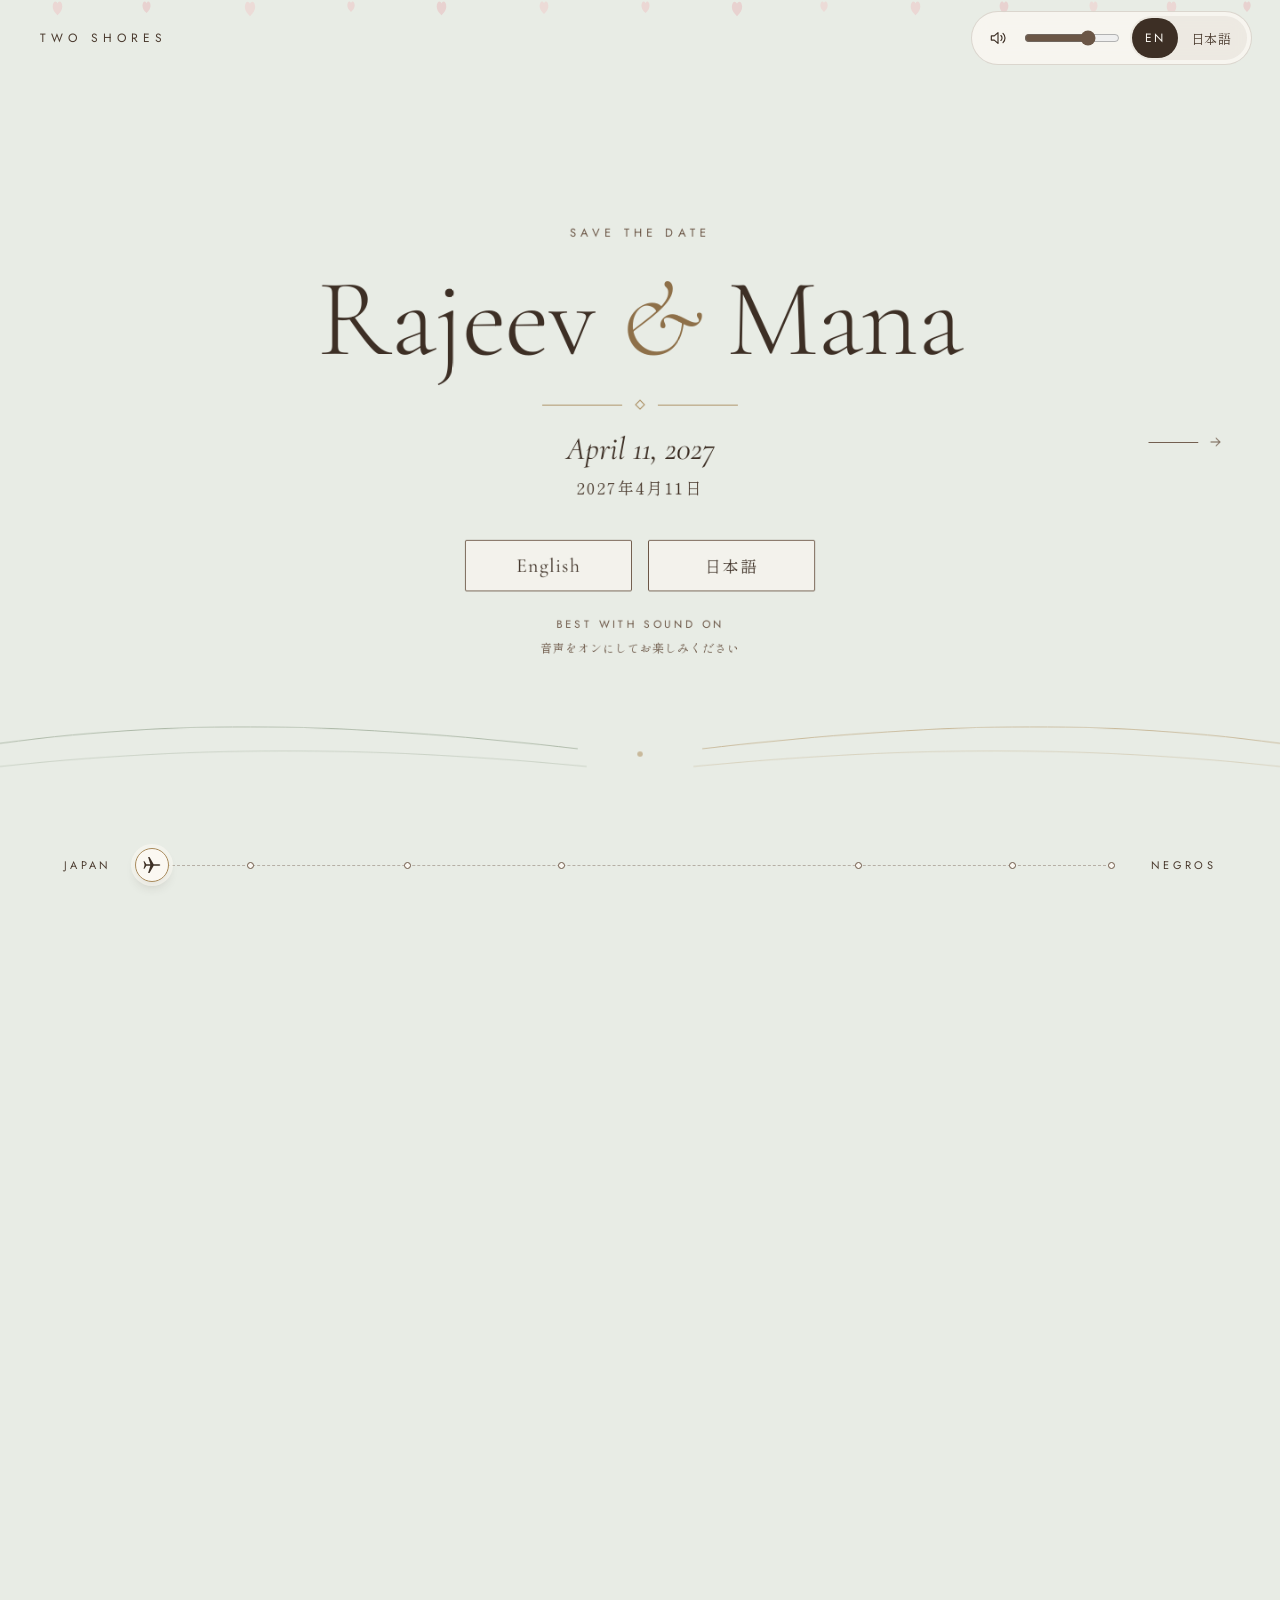
==== index.html @ 22c1dc80 "Add files via upload" ====
<!doctype html>
<html lang="en">
<head>
<meta charset="utf-8">
<meta name="viewport" content="width=device-width, initial-scale=1, viewport-fit=cover">
<title>Rajeev &amp; Mana · Save the date</title>
<meta name="description" content="Save the date · Rajeev &amp; Mana · Sunday, April 11, 2027 · Dumaguete, Philippines">
<meta name="theme-color" content="#E8ECE5">
<meta property="og:type" content="website">
<meta property="og:title" content="Rajeev &amp; Mana · Save the date">
<meta property="og:description" content="Sunday, April 11, 2027 · Dumaguete, Philippines">
<meta property="og:image" content="assets/og.jpg">
<meta name="twitter:card" content="summary_large_image">
<link rel="icon" href="favicon.svg" type="image/svg+xml">
<link rel="preconnect" href="https://fonts.googleapis.com">
<link rel="preconnect" href="https://fonts.gstatic.com" crossorigin>
<link href="https://fonts.googleapis.com/css2?family=Cormorant+Garamond:ital,wght@0,300;0,400;0,500;1,300;1,400&amp;family=Jost:wght@300;400&amp;family=Shippori+Mincho:wght@400;500&amp;display=swap" rel="stylesheet">
<link rel="stylesheet" href="style.css">
</head>
<body data-lang="en">
<div class="bg" id="bg"></div>
<div class="petals" id="petals" aria-hidden="true">
<div class="petal" style="left:4%;animation-duration:22s;animation-delay:-2s"><div class="sw" style="animation-duration:4.4s"><svg class="sak" width="13" height="16" viewBox="0 0 20 24"><path d="M10 23C3 17 1 10 4 4C6 1 8.5 2 10 5C11.5 2 14 1 16 4C19 10 17 17 10 23Z" fill="#EBD2D0"/></svg><span class="disc"></span></div></div>
<div class="petal" style="left:11%;animation-duration:26s;animation-delay:-14s"><div class="sw" style="animation-duration:5.1s"><svg class="sak" width="11" height="14" viewBox="0 0 20 24"><path d="M10 23C3 17 1 10 4 4C6 1 8.5 2 10 5C11.5 2 14 1 16 4C19 10 17 17 10 23Z" fill="#E8CCCB"/></svg><span class="disc"></span></div></div>
<div class="petal" style="left:19%;animation-duration:20s;animation-delay:-7s"><div class="sw" style="animation-duration:3.8s"><svg class="sak" width="14" height="17" viewBox="0 0 20 24"><path d="M10 23C3 17 1 10 4 4C6 1 8.5 2 10 5C11.5 2 14 1 16 4C19 10 17 17 10 23Z" fill="#EDD7D4"/></svg><span class="disc"></span></div></div>
<div class="petal" style="left:27%;animation-duration:28s;animation-delay:-20s"><div class="sw" style="animation-duration:4.8s"><svg class="sak" width="10" height="13" viewBox="0 0 20 24"><path d="M10 23C3 17 1 10 4 4C6 1 8.5 2 10 5C11.5 2 14 1 16 4C19 10 17 17 10 23Z" fill="#EBD2D0"/></svg><span class="disc"></span></div></div>
<div class="petal" style="left:34%;animation-duration:23s;animation-delay:-11s"><div class="sw" style="animation-duration:4.1s"><svg class="sak" width="13" height="16" viewBox="0 0 20 24"><path d="M10 23C3 17 1 10 4 4C6 1 8.5 2 10 5C11.5 2 14 1 16 4C19 10 17 17 10 23Z" fill="#E8CCCB"/></svg><span class="disc"></span></div></div>
<div class="petal" style="left:42%;animation-duration:25s;animation-delay:-4s"><div class="sw" style="animation-duration:5.4s"><svg class="sak" width="12" height="15" viewBox="0 0 20 24"><path d="M10 23C3 17 1 10 4 4C6 1 8.5 2 10 5C11.5 2 14 1 16 4C19 10 17 17 10 23Z" fill="#EDD7D4"/></svg><span class="disc"></span></div></div>
<div class="petal" style="left:50%;animation-duration:21s;animation-delay:-16s"><div class="sw" style="animation-duration:3.6s"><svg class="sak" width="11" height="14" viewBox="0 0 20 24"><path d="M10 23C3 17 1 10 4 4C6 1 8.5 2 10 5C11.5 2 14 1 16 4C19 10 17 17 10 23Z" fill="#EBD2D0"/></svg><span class="disc"></span></div></div>
<div class="petal" style="left:57%;animation-duration:27s;animation-delay:-9s"><div class="sw" style="animation-duration:4.6s"><svg class="sak" width="14" height="17" viewBox="0 0 20 24"><path d="M10 23C3 17 1 10 4 4C6 1 8.5 2 10 5C11.5 2 14 1 16 4C19 10 17 17 10 23Z" fill="#E8CCCB"/></svg><span class="disc"></span></div></div>
<div class="petal" style="left:64%;animation-duration:24s;animation-delay:-22s"><div class="sw" style="animation-duration:5s"><svg class="sak" width="10" height="13" viewBox="0 0 20 24"><path d="M10 23C3 17 1 10 4 4C6 1 8.5 2 10 5C11.5 2 14 1 16 4C19 10 17 17 10 23Z" fill="#EDD7D4"/></svg><span class="disc"></span></div></div>
<div class="petal" style="left:71%;animation-duration:22s;animation-delay:-5s"><div class="sw" style="animation-duration:4.2s"><svg class="sak" width="13" height="16" viewBox="0 0 20 24"><path d="M10 23C3 17 1 10 4 4C6 1 8.5 2 10 5C11.5 2 14 1 16 4C19 10 17 17 10 23Z" fill="#EBD2D0"/></svg><span class="disc"></span></div></div>
<div class="petal" style="left:78%;animation-duration:29s;animation-delay:-13s"><div class="sw" style="animation-duration:3.9s"><svg class="sak" width="12" height="15" viewBox="0 0 20 24"><path d="M10 23C3 17 1 10 4 4C6 1 8.5 2 10 5C11.5 2 14 1 16 4C19 10 17 17 10 23Z" fill="#E8CCCB"/></svg><span class="disc"></span></div></div>
<div class="petal" style="left:85%;animation-duration:23s;animation-delay:-18s"><div class="sw" style="animation-duration:5.2s"><svg class="sak" width="11" height="14" viewBox="0 0 20 24"><path d="M10 23C3 17 1 10 4 4C6 1 8.5 2 10 5C11.5 2 14 1 16 4C19 10 17 17 10 23Z" fill="#EDD7D4"/></svg><span class="disc"></span></div></div>
<div class="petal" style="left:91%;animation-duration:26s;animation-delay:-1s"><div class="sw" style="animation-duration:4.5s"><svg class="sak" width="13" height="16" viewBox="0 0 20 24"><path d="M10 23C3 17 1 10 4 4C6 1 8.5 2 10 5C11.5 2 14 1 16 4C19 10 17 17 10 23Z" fill="#EBD2D0"/></svg><span class="disc"></span></div></div>
<div class="petal" style="left:97%;animation-duration:21s;animation-delay:-10s"><div class="sw" style="animation-duration:4s"><svg class="sak" width="10" height="13" viewBox="0 0 20 24"><path d="M10 23C3 17 1 10 4 4C6 1 8.5 2 10 5C11.5 2 14 1 16 4C19 10 17 17 10 23Z" fill="#E8CCCB"/></svg><span class="disc"></span></div></div>
</div>
<audio id="music" src="assets/music.mp3" preload="auto" loop playsinline></audio>
<textarea id="copybuf" aria-hidden="true" tabindex="-1" style="position:fixed;left:-9999px;top:0;width:1px;height:1px;opacity:0"></textarea>

<header class="top">
<p class="brand">Two Shores</p>
<div class="ctlbar">
<button class="icbtn" id="mute" type="button" aria-label="Mute music" aria-pressed="false">
<svg class="ic-on" aria-hidden="true" width="20" height="20" viewBox="0 0 24 24" fill="none" stroke="currentColor" stroke-width="1.4" stroke-linejoin="round" stroke-linecap="round"><path d="M4 9.5h3.5L12 5.5v13l-4.5-4H4z"/><path d="M15.5 9a4 4 0 0 1 0 6M18 6.5a7.5 7.5 0 0 1 0 11"/></svg>
<svg class="ic-off" aria-hidden="true" width="20" height="20" viewBox="0 0 24 24" fill="none" stroke="currentColor" stroke-width="1.4" stroke-linejoin="round" stroke-linecap="round"><path d="M4 9.5h3.5L12 5.5v13l-4.5-4H4z"/><path d="M16 9.5l5 5M21 9.5l-5 5"/></svg>
</button>
<input class="vol" id="vol" type="range" min="0" max="100" step="1" value="70" aria-label="Music volume">
<div class="seg" role="group" aria-label="Language">
<button type="button" data-setlang="en" aria-pressed="true">EN</button>
<button type="button" data-setlang="ja" lang="ja" aria-pressed="false">日本語</button>
</div>
</div>
</header>

<main>
<!-- ================= DESKTOP: horizontal journey ================= -->
<div class="desk" id="desk">
<div class="desk-spacer" id="deskSpacer">
<div class="desk-view">
<div class="stage" id="stage">
<div class="track" id="track" style="width:12540px">

<section class="panel" aria-label="Save the date" style="width:1440px">
<svg aria-hidden="true" width="1440" height="220" viewBox="0 0 1440 220" class="abs" style="left:0;bottom:70px;opacity:.55"><path d="M0 170C220 140 420 150 650 176" fill="none" stroke="#7E9077"/><path d="M0 196C260 168 470 178 660 196" fill="none" stroke="#7E9077" opacity=".5"/><path d="M790 176C1020 150 1220 140 1440 170" fill="none" stroke="#B0915F"/><path d="M780 196C970 178 1180 168 1440 196" fill="none" stroke="#B0915F" opacity=".5"/><circle cx="720" cy="182" r="3" fill="#B0915F"/></svg>
<div data-rv="1" class="abs" style="left:0;right:0;top:196px;display:flex;flex-direction:column;align-items:center;text-align:center">
<p class="sans" style="font-size:13px;letter-spacing:.4em;text-transform:uppercase;color:#6B5646">Save the date</p>
<h1 style="margin-top:26px;font-weight:300;font-size:124px;line-height:1;letter-spacing:-.01em">Rajeev <span style="font-style:italic;color:#8E7049">&amp;</span> Mana</h1>
<div aria-hidden="true" style="display:flex;align-items:center;gap:16px;margin-top:30px"><span style="width:90px;height:1px;background:#A88A5B"></span><span style="width:8px;height:8px;transform:rotate(45deg);border:1px solid #A88A5B"></span><span style="width:90px;height:1px;background:#A88A5B"></span></div>
<p style="margin-top:26px;font-style:italic;font-size:36px;line-height:1.1">April 11, 2027</p>
<p lang="ja" style="margin-top:10px;font-size:18px;letter-spacing:.14em;color:#4A3A2E">2027年4月11日</p>
<div style="display:flex;gap:18px;margin-top:46px">
<button class="gbtn" type="button" data-choose="en">English</button>
<button class="gbtn" type="button" lang="ja" data-choose="ja">日本語</button>
</div>
<p class="sans" style="margin-top:28px;font-size:12px;letter-spacing:.28em;text-transform:uppercase;color:#6B5646">Best with sound on</p>
<p lang="ja" style="margin-top:8px;font-size:13px;letter-spacing:.08em;color:#6B5646">音声をオンにしてお楽しみください</p>
</div>
<div class="hint-wrap abs" aria-hidden="true" style="right:64px;top:432px;align-items:center;gap:10px;color:#6B5646"><span style="width:56px;height:1px;background:#6B5646"></span><svg class="hint" width="18" height="18" viewBox="0 0 24 24" fill="none" stroke="currentColor" stroke-width="1.4"><path d="M5 12h14M13 6l6 6-6 6"/></svg></div>
</section>

<section class="panel" aria-label="Japan" style="width:2300px">
<div data-rv="1" class="abs" style="left:140px;top:236px;width:500px">
<p class="eyebrow"><span class="en">Japan</span><span class="ja" lang="ja">日本</span></p>
<h2 class="h-italic" style="font-size:66px"><span class="en" style="display:block">It began on one shore…</span><span class="ja h-ja" lang="ja" style="font-size:36px">物語は、ひとつの岸から始まりました</span></h2>
<p class="body-copy" style="margin-top:30px;width:440px;font-size:22px"><span class="en">Ramen nights, mountain villages, Fuji in the cold. Our first chapters were written in Japan.</span><span class="ja body-ja" lang="ja" style="font-size:17px">ラーメンの夜、山あいの村、冬の富士山。ふたりの最初の章は日本で綴られました。</span></p>
</div>
<figure class="ph abs" data-d="1" data-rv="1" style="left:700px;top:150px;width:320px"><div class="par"><div class="frame"><div class="ib" style="aspect-ratio:3/4"><img data-src="assets/15-hakone-fuji.jpg" alt="Rajeev and Mana in winter coats with snow-capped Fuji behind, Hakone"></div></div></div><figcaption class="cap">Hakone · Fuji</figcaption></figure>
<figure class="ph abs" data-d="3" data-rv="2" style="left:1070px;top:320px;width:290px"><div class="par"><div class="frame"><div class="ib" style="aspect-ratio:3/4"><img data-src="assets/02-ramen-shop.jpg" alt="Raising glasses over bowls of ramen"></div></div></div><figcaption class="cap">A ramen night</figcaption></figure>
<figure class="ph abs" data-d="2" data-rv="1" style="left:1410px;top:112px;width:290px"><div class="par"><div class="frame"><div class="ib" style="aspect-ratio:9/16"><img data-src="assets/01-village-thatched-roofs.jpg" alt="Sitting on a fence above a village of thatched roofs"></div></div></div><figcaption class="cap">A mountain village</figcaption></figure>
<figure class="ph abs" data-d="1" data-rv="2" style="left:1760px;top:112px;width:340px"><div class="par"><div class="frame"><div class="ib" style="aspect-ratio:3/2"><img data-src="assets/07-skytree-cloud.jpg" alt="Sitting on a cloud seat high above the Tokyo night lights"></div></div></div><figcaption class="cap">Tokyo Skytree</figcaption></figure>
<figure class="ph abs" data-d="3" data-rv="3" style="left:1820px;top:400px;width:260px"><div class="par"><div class="frame"><div class="ib" style="aspect-ratio:3/4"><img data-src="assets/10-ushiku-daibutsu.jpg" alt="Smiling at a table in front of the great standing Buddha at Ushiku"></div></div></div><figcaption class="cap">Ushiku Daibutsu</figcaption></figure>
</section>

<section class="panel" aria-label="The crossing" style="width:2240px">
<svg aria-hidden="true" width="2240" height="150" class="abs" style="left:0;bottom:70px;opacity:.3;-webkit-mask-image:linear-gradient(to bottom,transparent,#000 70%);mask-image:linear-gradient(to bottom,transparent,#000 70%)"><defs><pattern id="sgDesk" width="40" height="20" patternUnits="userSpaceOnUse"><g fill="#E6E9DF" stroke="#6F8468"><circle cx="0" cy="10" r="18"/><circle cx="0" cy="10" r="13"/><circle cx="0" cy="10" r="8"/><circle cx="40" cy="10" r="18"/><circle cx="40" cy="10" r="13"/><circle cx="40" cy="10" r="8"/><circle cx="20" cy="20" r="18"/><circle cx="20" cy="20" r="13"/><circle cx="20" cy="20" r="8"/></g></pattern></defs><rect width="2240" height="150" fill="url(#sgDesk)"/></svg>
<svg aria-hidden="true" width="2240" height="900" class="abs" style="left:0;top:0;pointer-events:none"><path d="M650 176C930 70 1480 60 1800 168" fill="none" stroke="#A88A5B" stroke-width="1.2" stroke-dasharray="2 9" stroke-linecap="round"/></svg>
<div data-rv="1" class="abs" style="left:110px;top:140px;display:flex;align-items:stretch;height:64px;background:#FBF8F2;box-shadow:0 18px 40px -24px rgba(61,47,37,.5)">
<div style="display:flex;align-items:center;gap:14px;padding:0 22px;border-right:1px dashed rgba(107,86,70,.4)"><svg aria-hidden="true" width="20" height="20" viewBox="0 0 24 24" fill="none" stroke="#6B5646" stroke-width="1.3" stroke-linejoin="round"><path d="M22 12c0-.6-.9-1-2-1h-6L9 2.5H7.3L10 11H5.2L3 7.5H1.8L3 11.3v1.4l-1.2 3.8H3L5.2 13H10l-2.7 8.5H9L14 13h6c1.1 0 2-.4 2-1z"/></svg><span class="sans" style="font-size:11px;letter-spacing:.3em;text-transform:uppercase;color:#6B5646">Flight</span><span class="sans" style="font-size:18px;letter-spacing:.14em">RM 0411</span></div>
<div class="sans" style="display:flex;align-items:center;padding:0 24px;font-size:18px;letter-spacing:.2em">TYO <span aria-hidden="true" style="margin:0 12px;color:#A88A5B">→</span><span class="sr">to</span> DGT</div>
</div>
<div data-rv="2" class="abs" style="left:110px;top:262px;width:540px">
<h2 class="h-italic" style="font-size:60px;line-height:1.06"><span class="en" style="display:block">A pilot. A cabin crew. One sky.</span><span class="ja h-ja" lang="ja" style="font-size:34px">パイロットと客室乗務員。同じ空の下で</span></h2>
<p class="body-copy" style="margin-top:30px;width:470px;font-size:21px;line-height:1.6"><span class="en">We met on our first Narita flight together, over drinks with the crew at the hotel. Then we kept running into each other near home, and finally went out.</span><span class="ja body-ja" lang="ja" style="font-size:16px">初めて一緒に乗務した成田便で、ホテルでのクルーとの食事の席で出会いました。その後も家の近くで何度も偶然会い、やがてデートをするようになりました。</span></p>
</div>
<figure class="ph abs" data-d="2" data-rv="1" style="left:740px;top:200px;width:290px"><div class="par"><div class="frame"><div class="ib" style="aspect-ratio:3/4"><img data-src="assets/05-cockpit-selfie-1.jpg" alt="Selfie in the cockpit, Mana in cabin crew uniform behind Rajeev"></div></div></div></figure>
<figure class="ph abs" data-d="1" data-rv="2" style="left:1070px;top:340px;width:270px"><div class="par"><div class="frame"><div class="ib" style="aspect-ratio:3/4"><img data-src="assets/12-cockpit-selfie-2.jpg" alt="Another cockpit selfie, both in uniform"></div></div></div></figure>
<figure class="ph abs" data-d="3" data-rv="1" style="left:1380px;top:190px;width:370px"><div class="par"><div class="frame"><div class="ib" style="aspect-ratio:4/3"><img data-src="assets/08-uniform-selfie.jpg" alt="Selfie in uniform, pilot shirt and red cabin crew jacket"></div></div></div></figure>
<figure class="ph abs" data-d="2" data-rv="2" style="left:1800px;top:150px;width:360px"><div class="par"><div class="frame"><div class="ib" style="aspect-ratio:2/3"><img data-src="assets/20-okinawa-plane.jpg" alt="A plane passing overhead as Mana leans over a railing toward Rajeev, Okinawa"></div></div></div></figure>
</section>

<section class="panel" id="dProp" data-yes="0" aria-label="The proposal" style="width:1440px">
<div class="abs" style="left:150px;top:250px;width:520px">
<h2 class="h-italic" style="font-size:76px;line-height:1.02"><span class="en"><span style="display:block">Okinawa,</span><span style="display:block">May 7, 2026.</span></span><span class="ja h-ja" lang="ja" style="font-size:42px;line-height:1.5;letter-spacing:.06em">2026年5月7日、沖縄。</span></h2>
<div aria-hidden="true" style="display:flex;gap:10px;margin-top:40px"><span class="tick"></span><span class="tick"></span><span class="tick"></span><span class="tick"></span></div>
<p class="yes" aria-live="polite" style="margin-top:54px;font-style:italic;font-size:52px;line-height:1.1;color:#5A4434"><span class="en">She said yes.</span><span class="ja" lang="ja" style="font-style:normal;font-size:32px;letter-spacing:.06em">彼女は「はい」と答えました</span></p>
</div>
<div class="abs" style="left:790px;top:104px;width:460px;height:690px;background:#FBF8F2;box-shadow:0 1px 0 rgba(61,47,37,.05),0 30px 60px -30px rgba(61,47,37,.55)">
<div class="wl"><img data-src="assets/48-proposal-lighthouse-wide.jpg" alt="Rajeev kneels with the ring below a white lighthouse, Okinawa"></div>
<div class="wl"><img data-src="assets/45-proposal-ring-1.jpg" alt="Rajeev opens the ring box as Mana holds out her hand"></div>
<div class="wl"><img data-src="assets/47-proposal-hand-hold.jpg" alt="Rajeev slips the ring onto Mana's finger"></div>
<div class="wl"><img data-src="assets/24-okinawa-lift-lighthouse.jpg" alt="Rajeev lifts Mana, arms raised, the lighthouse behind them"></div>
<span class="edge"></span><span class="edge"></span><span class="edge"></span><span class="edge"></span>
</div>
</section>

<section class="panel" aria-label="Negros" style="width:2240px">
<div class="cz abs" data-rv="1" aria-hidden="true" style="left:150px;top:104px;width:480px">
<div class="cz-crown"></div>
<div class="cz-frame" style="height:560px"><div class="cz-view">
<svg width="100%" height="100%" viewBox="0 0 400 520" preserveAspectRatio="xMidYMax slice"><circle cx="292" cy="150" r="34" fill="#FFF4DC" opacity=".85"/><path d="M0 330C60 296 120 286 180 306C240 326 300 276 400 296L400 520L0 520Z" fill="#B3BFA3"/><path d="M0 380C80 350 160 370 240 360C320 350 360 370 400 360L400 520L0 520Z" fill="#94A486"/><path d="M0 440C100 424 220 446 400 430L400 520L0 520Z" fill="#7A8C6E"/></svg>
<div class="sash sash-l"></div><div class="sash sash-r"></div>
</div></div>
<div class="cz-sill"></div>
<div class="cz-vent"><span class="bal"></span><span class="bal"></span><span class="bal"></span><span class="bal"></span><span class="bal"></span><span class="bal"></span><span class="bal"></span><span class="bal"></span><span class="bal"></span><span class="bal"></span></div>
</div>
<div data-rv="2" class="abs" style="left:720px;top:250px;width:480px">
<p class="eyebrow"><span class="en">Negros</span><span class="ja" lang="ja">ネグロス</span></p>
<h2 class="h-italic" style="font-size:66px"><span class="en" style="display:block">…and it continues on another.</span><span class="ja h-ja" lang="ja" style="font-size:36px">そして、もうひとつの岸へ</span></h2>
<p class="body-copy" style="margin-top:30px;width:440px;font-size:22px"><span class="en">Capiz windows, warm lights and the green hills of Negros. This is where the next chapter starts.</span><span class="ja body-ja" lang="ja" style="font-size:17px">カピス貝の窓、あたたかな灯り、ネグロスの緑の丘。ここから次の章が始まります。</span></p>
</div>
<figure class="ph abs" data-d="2" data-rv="1" style="left:1290px;top:130px;width:320px"><div class="par"><div class="frame"><div class="ib" style="aspect-ratio:3/4"><img data-src="assets/09-mayon-lift.jpg" alt="Mana playfully lifting Rajeev on a lawn with Mayon Volcano behind"></div></div></div><figcaption class="cap">Albay · Mayon</figcaption></figure>
<figure class="ph abs" data-d="3" data-rv="2" style="left:1690px;top:300px;width:430px"><div class="par"><div class="frame"><div class="ib" style="aspect-ratio:4/3"><img data-src="assets/50-the-ruins-selfie.jpg" alt="Selfie by a tiered fountain in front of the arched mansion ruins in Talisay"></div></div></div><figcaption class="cap">Talisay · The Ruins</figcaption></figure>
</section>

<section class="panel" aria-label="The date" style="width:1440px">
<div data-rv="1" class="abs" style="left:130px;top:150px;width:680px;container-type:inline-size">
<p class="eyebrow"><span class="en">Save the date</span><span class="ja">Save the Date</span></p>
<p style="font-weight:300;font-style:italic;font-size:min(22cqi,180px);line-height:.95;white-space:nowrap;letter-spacing:-.01em"><span class="en">April 11</span><span class="ja" style="font-style:normal">4<span lang="ja" style="font-size:.62em;margin:0 .04em">月</span>11<span lang="ja" style="font-size:.62em;margin-left:.04em">日</span></span></p>
<p style="margin-top:6px;font-weight:300;font-size:min(9cqi,64px);line-height:1;letter-spacing:.24em;color:#6B5646"><span class="en">2027</span><span class="ja">2027<span lang="ja" style="font-size:.6em;letter-spacing:0">年</span></span></p>
<p class="sans" style="margin-top:34px;font-size:14px;letter-spacing:.3em;text-transform:uppercase;color:#4A3A2E"><span class="en">Sunday · Dumaguete, Philippines</span><span class="ja" lang="ja" style="font-size:17px;letter-spacing:.12em;text-transform:none">日曜日・フィリピン、ドゥマゲテ</span></p>
<div class="timer" role="timer" aria-label="Countdown to April 11, 2027" style="margin-top:44px;max-width:520px">
<div><div class="cdn" data-cd="d">—</div><div class="cdl"><span class="en">Days</span><span class="ja" lang="ja">日</span></div></div>
<div><div class="cdn" data-cd="h">—</div><div class="cdl"><span class="en">Hours</span><span class="ja" lang="ja">時間</span></div></div>
<div><div class="cdn" data-cd="m">—</div><div class="cdl"><span class="en">Minutes</span><span class="ja" lang="ja">分</span></div></div>
<div><div class="cdn" data-cd="s">—</div><div class="cdl"><span class="en">Seconds</span><span class="ja" lang="ja">秒</span></div></div>
</div>
</div>
<figure class="ph abs" data-d="2" data-rv="2" style="left:880px;top:104px;width:450px"><div class="par"><div class="frame"><div class="ib" style="aspect-ratio:2/3"><img data-src="assets/23-okinawa-faces-macro.jpg" alt="Close-up of Rajeev and Mana, foreheads touching in golden light"></div></div></div></figure>
</section>

<section class="panel" aria-label="Save it" style="width:1440px">
<figure class="ph abs" data-d="2" data-rv="1" style="left:110px;top:190px;width:630px"><div class="par"><div class="frame"><div class="ib" style="aspect-ratio:3/2"><img data-src="assets/33-okinawa-hands-swing.jpg" alt="Holding hands and leaning back at sunset, the lighthouse in the distance"></div></div></div></figure>
<div data-rv="2" class="abs" style="left:830px;top:150px;width:500px">
<h2 class="h-italic" style="font-size:58px;line-height:1.05"><span class="en" style="display:block">Book your flight to Dumaguete.</span><span class="ja h-ja" lang="ja" style="font-size:32px">ドゥマゲテへの航空券をご手配ください</span></h2>
<p class="body-copy" style="margin-top:24px;font-size:21px"><span class="en">Sunday, April 11, 2027 in Dumaguete, Philippines. More details will follow with the invitation.</span><span class="ja body-ja" lang="ja" style="font-size:16px">2027年4月11日（日）、フィリピン・ドゥマゲテにて。詳細は招待状でお知らせします。</span></p>
<div style="display:grid;grid-template-columns:repeat(2,minmax(0,1fr));gap:12px;margin-top:34px">
<a class="cal" data-cal="google" href="#" target="_blank" rel="noopener">Google</a>
<a class="cal" data-cal="outlook" href="#" target="_blank" rel="noopener">Outlook</a>
<a class="cal" data-cal="o365" href="#" target="_blank" rel="noopener">Office 365</a>
<a class="cal" data-cal="yahoo" href="#" target="_blank" rel="noopener">Yahoo</a>
<button class="cal" type="button" data-copy style="grid-column:1/-1"><svg class="ic-copy" aria-hidden="true" width="16" height="16" viewBox="0 0 24 24" fill="none" stroke="currentColor" stroke-width="1.5"><rect x="9" y="9" width="11" height="11" rx="1"/><path d="M5 15V5a1 1 0 0 1 1-1h10"/></svg><svg class="ic-done" aria-hidden="true" width="16" height="16" viewBox="0 0 24 24" fill="none" stroke="currentColor" stroke-width="1.6"><path d="M5 12.5l4.5 4.5L19 7.5"/></svg><span>Copy details</span></button>
</div>
<p class="sans" data-copy-note aria-live="polite" style="margin-top:10px;height:18px;font-size:12px;letter-spacing:.14em;color:#6B5646"></p>
<p style="margin-top:26px;font-style:italic;font-size:44px;line-height:1">Rajeev <span style="color:#8E7049">&amp;</span> Mana</p>
</div>
</section>

</div>
</div>
</div>
</div>
</div>

<!-- ================= PHONE / NARROW: vertical story ================= -->
<div class="mob" id="mob">

<section class="m-gate" data-msec aria-label="Save the date">
<svg aria-hidden="true" width="100%" height="120" viewBox="0 0 390 120" preserveAspectRatio="none" style="position:absolute;left:0;bottom:70px;opacity:.55"><path d="M0 90C60 74 120 78 178 94" fill="none" stroke="#7E9077"/><path d="M212 94C270 78 330 74 390 90" fill="none" stroke="#B0915F"/><circle cx="195" cy="98" r="2.5" fill="#B0915F"/></svg>
<div data-rv="1" style="display:flex;flex-direction:column;align-items:center;width:100%">
<p class="sans" style="font-size:11px;letter-spacing:.38em;text-transform:uppercase;color:#6B5646">Save the date</p>
<h1 style="margin-top:22px;font-weight:300;font-size:clamp(44px,14vw,64px);line-height:1;letter-spacing:-.01em;white-space:nowrap">Rajeev <span style="font-style:italic;color:#8E7049">&amp;</span> Mana</h1>
<div aria-hidden="true" style="display:flex;align-items:center;gap:12px;margin-top:24px"><span style="width:56px;height:1px;background:#A88A5B"></span><span style="width:7px;height:7px;transform:rotate(45deg);border:1px solid #A88A5B"></span><span style="width:56px;height:1px;background:#A88A5B"></span></div>
<p style="margin-top:22px;font-style:italic;font-size:30px;line-height:1.1">April 11, 2027</p>
<p lang="ja" style="margin-top:8px;font-size:16px;letter-spacing:.14em;color:#4A3A2E">2027年4月11日</p>
<div style="display:flex;gap:12px;width:100%;max-width:400px;margin-top:40px">
<button class="gbtn" type="button" data-choose="en">English</button>
<button class="gbtn" type="button" lang="ja" data-choose="ja">日本語</button>
</div>
<p class="sans" style="margin-top:24px;font-size:11px;letter-spacing:.26em;text-transform:uppercase;color:#6B5646">Best with sound on</p>
<p lang="ja" style="margin-top:8px;font-size:12px;letter-spacing:.06em;color:#6B5646">音声をオンにしてお楽しみください</p>
</div>
<div class="hint-wrap" aria-hidden="true" style="position:absolute;left:50%;bottom:96px;margin-left:-10px"><svg class="hint" width="20" height="20" viewBox="0 0 24 24" fill="none" stroke="#6B5646" stroke-width="1.4"><path d="M12 5v14M6 13l6 6 6-6"/></svg></div>
</section>

<section class="m-sec" data-msec aria-label="Japan" style="padding-top:96px;padding-bottom:40px">
<div data-rv="1">
<p class="eyebrow"><span class="en">Japan</span><span class="ja" lang="ja">日本</span></p>
<h2 class="h-italic" style="font-size:46px"><span class="en" style="display:block">It began on one shore…</span><span class="ja h-ja" lang="ja" style="font-size:26px">物語は、ひとつの岸から始まりました</span></h2>
<p class="body-copy" style="margin-top:22px;font-size:19px"><span class="en">Ramen nights, mountain villages, Fuji in the cold. Our first chapters were written in Japan.</span><span class="ja body-ja" lang="ja" style="font-size:15px">ラーメンの夜、山あいの村、冬の富士山。ふたりの最初の章は日本で綴られました。</span></p>
</div>
<div class="m-col">
<figure class="ph" data-rv="1" data-drift style="width:69%"><div class="dr"><div class="frame"><div class="ib" style="aspect-ratio:3/4"><img data-src="assets/15-hakone-fuji.jpg" loading="lazy" alt="Rajeev and Mana in winter coats with snow-capped Fuji behind, Hakone"></div></div><figcaption class="cap">Hakone · Fuji</figcaption></div></figure>
<figure class="ph" data-rv="1" data-drift style="width:60%;align-self:flex-end"><div class="dr"><div class="frame"><div class="ib" style="aspect-ratio:3/4"><img data-src="assets/02-ramen-shop.jpg" loading="lazy" alt="Raising glasses over bowls of ramen"></div></div><figcaption class="cap">A ramen night</figcaption></div></figure>
<figure class="ph" data-rv="1" data-drift style="width:61%;align-self:center"><div class="dr"><div class="frame"><div class="ib" style="aspect-ratio:9/16"><img data-src="assets/01-village-thatched-roofs.jpg" loading="lazy" alt="Sitting on a fence above a village of thatched roofs"></div></div><figcaption class="cap">A mountain village</figcaption></div></figure>
<figure class="ph" data-rv="1" data-drift style="width:58%"><div class="dr"><div class="frame"><div class="ib" style="aspect-ratio:3/4"><img data-src="assets/10-ushiku-daibutsu.jpg" loading="lazy" alt="Smiling at a table in front of the great standing Buddha at Ushiku"></div></div><figcaption class="cap">Ushiku Daibutsu</figcaption></div></figure>
<figure class="ph" data-rv="1" data-drift style="width:100%"><div class="dr"><div class="frame"><div class="ib" style="aspect-ratio:3/2"><img data-src="assets/07-skytree-cloud.jpg" loading="lazy" alt="Sitting on a cloud seat high above the Tokyo night lights"></div></div><figcaption class="cap">Tokyo Skytree</figcaption></div></figure>
</div>
</section>

<section class="m-sec" data-msec aria-label="The crossing" style="padding-bottom:60px">
<div data-rv="1" style="display:flex;align-items:stretch;height:56px;background:#FBF8F2;box-shadow:0 14px 30px -20px rgba(61,47,37,.5)">
<div style="display:flex;align-items:center;gap:10px;padding:0 14px;border-right:1px dashed rgba(107,86,70,.4)"><svg aria-hidden="true" width="18" height="18" viewBox="0 0 24 24" fill="none" stroke="#6B5646" stroke-width="1.3" stroke-linejoin="round"><path d="M22 12c0-.6-.9-1-2-1h-6L9 2.5H7.3L10 11H5.2L3 7.5H1.8L3 11.3v1.4l-1.2 3.8H3L5.2 13H10l-2.7 8.5H9L14 13h6c1.1 0 2-.4 2-1z"/></svg><span class="sans" style="font-size:10px;letter-spacing:.26em;text-transform:uppercase;color:#6B5646">Flight</span><span class="sans" style="font-size:15px;letter-spacing:.12em;white-space:nowrap">RM 0411</span></div>
<div class="sans" style="display:flex;align-items:center;justify-content:center;flex:1 1 auto;font-size:15px;letter-spacing:.16em;white-space:nowrap">TYO <span aria-hidden="true" style="margin:0 8px;color:#A88A5B">→</span><span class="sr">to</span> DGT</div>
</div>
<div data-rv="1" style="margin-top:40px">
<h2 class="h-italic" style="font-size:42px;line-height:1.06"><span class="en" style="display:block">A pilot. A cabin crew. One sky.</span><span class="ja h-ja" lang="ja" style="font-size:25px">パイロットと客室乗務員。同じ空の下で</span></h2>
<p class="body-copy" style="margin-top:22px;font-size:19px;line-height:1.6"><span class="en">We met on our first Narita flight together, over drinks with the crew at the hotel. Then we kept running into each other near home, and finally went out.</span><span class="ja body-ja" lang="ja" style="font-size:15px">初めて一緒に乗務した成田便で、ホテルでのクルーとの食事の席で出会いました。その後も家の近くで何度も偶然会い、やがてデートをするようになりました。</span></p>
</div>
<div style="display:grid;grid-template-columns:repeat(2,minmax(0,1fr));gap:14px;margin-top:40px">
<figure class="ph" data-rv="1" data-drift><div class="dr"><div class="frame"><div class="ib" style="aspect-ratio:3/4"><img data-src="assets/05-cockpit-selfie-1.jpg" loading="lazy" alt="Selfie in the cockpit, Mana in cabin crew uniform behind Rajeev"></div></div></div></figure>
<figure class="ph" data-rv="1" data-drift style="margin-top:52px"><div class="dr"><div class="frame"><div class="ib" style="aspect-ratio:3/4"><img data-src="assets/12-cockpit-selfie-2.jpg" loading="lazy" alt="Another cockpit selfie, both in uniform"></div></div></div></figure>
</div>
<figure class="ph" data-rv="1" data-drift style="margin-top:26px"><div class="dr"><div class="frame"><div class="ib" style="aspect-ratio:4/3"><img data-src="assets/08-uniform-selfie.jpg" loading="lazy" alt="Selfie in uniform, pilot shirt and red cabin crew jacket"></div></div></div></figure>
<figure class="ph" data-rv="1" data-drift style="width:76%;margin:30px 0 0 auto"><div class="dr"><div class="frame"><div class="ib" style="aspect-ratio:2/3"><img data-src="assets/20-okinawa-plane.jpg" loading="lazy" alt="A plane passing overhead as Mana leans over a railing toward Rajeev, Okinawa"></div></div></div></figure>
<svg aria-hidden="true" width="100%" height="70" style="display:block;margin-top:30px;opacity:.3;-webkit-mask-image:linear-gradient(to bottom,transparent,#000 70%);mask-image:linear-gradient(to bottom,transparent,#000 70%)"><defs><pattern id="sgPhone" width="32" height="16" patternUnits="userSpaceOnUse"><g fill="#E6E9DF" stroke="#6F8468"><circle cx="0" cy="8" r="14"/><circle cx="0" cy="8" r="10"/><circle cx="0" cy="8" r="6"/><circle cx="32" cy="8" r="14"/><circle cx="32" cy="8" r="10"/><circle cx="32" cy="8" r="6"/><circle cx="16" cy="16" r="14"/><circle cx="16" cy="16" r="10"/><circle cx="16" cy="16" r="6"/></g></pattern></defs><rect width="100%" height="70" fill="url(#sgPhone)"/></svg>
</section>

<section class="m-prop" id="mProp" data-msec data-yes="0" aria-label="The proposal">
<div class="m-prop-in">
<h2 class="h-italic" style="font-size:40px"><span class="en"><span style="display:block">Okinawa,</span><span style="display:block">May 7, 2026.</span></span><span class="ja h-ja" lang="ja" style="font-size:26px;letter-spacing:.06em">2026年5月7日、沖縄。</span></h2>
<div aria-hidden="true" style="display:flex;gap:8px;margin-top:16px"><span class="tick"></span><span class="tick"></span><span class="tick"></span><span class="tick"></span></div>
<div class="m-frame">
<div class="wl"><img data-src="assets/48-proposal-lighthouse-wide.jpg" alt="Rajeev kneels with the ring below a white lighthouse, Okinawa"></div>
<div class="wl"><img data-src="assets/45-proposal-ring-1.jpg" alt="Rajeev opens the ring box as Mana holds out her hand"></div>
<div class="wl"><img data-src="assets/47-proposal-hand-hold.jpg" alt="Rajeev slips the ring onto Mana's finger"></div>
<div class="wl"><img data-src="assets/24-okinawa-lift-lighthouse.jpg" alt="Rajeev lifts Mana, arms raised, the lighthouse behind them"></div>
<span class="edge"></span><span class="edge"></span><span class="edge"></span><span class="edge"></span>
</div>
<p class="yes" aria-live="polite" style="margin-top:20px;font-style:italic;font-size:34px;line-height:1.1;color:#5A4434"><span class="en">She said yes.</span><span class="ja" lang="ja" style="font-style:normal;font-size:22px;letter-spacing:.06em">彼女は「はい」と答えました</span></p>
</div>
</section>

<section class="m-sec" data-msec aria-label="Negros" style="padding-top:90px">
<div class="cz" data-rv="1" aria-hidden="true" style="width:80%;max-width:320px;margin:0 auto">
<div class="cz-crown"></div>
<div class="cz-frame" style="height:330px"><div class="cz-view">
<svg width="100%" height="100%" viewBox="0 0 400 520" preserveAspectRatio="xMidYMax slice"><circle cx="292" cy="150" r="34" fill="#FFF4DC" opacity=".85"/><path d="M0 330C60 296 120 286 180 306C240 326 300 276 400 296L400 520L0 520Z" fill="#B3BFA3"/><path d="M0 380C80 350 160 370 240 360C320 350 360 370 400 360L400 520L0 520Z" fill="#94A486"/><path d="M0 440C100 424 220 446 400 430L400 520L0 520Z" fill="#7A8C6E"/></svg>
<div class="sash sash-l"></div><div class="sash sash-r"></div>
</div></div>
<div class="cz-sill"></div>
<div class="cz-vent"><span class="bal"></span><span class="bal"></span><span class="bal"></span><span class="bal"></span><span class="bal"></span><span class="bal"></span><span class="bal"></span><span class="bal"></span></div>
</div>
<div data-rv="1" style="margin-top:50px">
<p class="eyebrow"><span class="en">Negros</span><span class="ja" lang="ja">ネグロス</span></p>
<h2 class="h-italic" style="font-size:46px"><span class="en" style="display:block">…and it continues on another.</span><span class="ja h-ja" lang="ja" style="font-size:26px">そして、もうひとつの岸へ</span></h2>
<p class="body-copy" style="margin-top:22px;font-size:19px"><span class="en">Capiz windows, warm lights and the green hills of Negros. This is where the next chapter starts.</span><span class="ja body-ja" lang="ja" style="font-size:15px">カピス貝の窓、あたたかな灯り、ネグロスの緑の丘。ここから次の章が始まります。</span></p>
</div>
<div class="m-col">
<figure class="ph" data-rv="1" data-drift style="width:68%"><div class="dr"><div class="frame"><div class="ib" style="aspect-ratio:3/4"><img data-src="assets/09-mayon-lift.jpg" loading="lazy" alt="Mana playfully lifting Rajeev on a lawn with Mayon Volcano behind"></div></div><figcaption class="cap">Albay · Mayon</figcaption></div></figure>
<figure class="ph" data-rv="1" data-drift style="width:100%"><div class="dr"><div class="frame"><div class="ib" style="aspect-ratio:4/3"><img data-src="assets/50-the-ruins-selfie.jpg" loading="lazy" alt="Selfie by a tiered fountain in front of the arched mansion ruins in Talisay"></div></div><figcaption class="cap">Talisay · The Ruins</figcaption></div></figure>
</div>
</section>

<section class="m-sec" data-msec aria-label="The date" style="padding-top:90px">
<div data-rv="1" style="container-type:inline-size;width:100%">
<p class="eyebrow"><span class="en">Save the date</span><span class="ja">Save the Date</span></p>
<p style="font-weight:300;font-style:italic;font-size:min(25cqi,120px);line-height:.95;white-space:nowrap;letter-spacing:-.01em"><span class="en">April 11</span><span class="ja" style="font-style:normal">4<span lang="ja" style="font-size:.62em;margin:0 .04em">月</span>11<span lang="ja" style="font-size:.62em;margin-left:.04em">日</span></span></p>
<p style="margin-top:6px;font-weight:300;font-size:min(11cqi,48px);line-height:1;letter-spacing:.24em;color:#6B5646"><span class="en">2027</span><span class="ja">2027<span lang="ja" style="font-size:.6em;letter-spacing:0">年</span></span></p>
<p class="sans" style="margin-top:26px;font-size:11px;line-height:1.7;letter-spacing:.22em;text-transform:uppercase;color:#4A3A2E"><span class="en">Sunday · Dumaguete, Philippines</span><span class="ja" lang="ja" style="font-size:15px;letter-spacing:.1em;text-transform:none">日曜日・フィリピン、ドゥマゲテ</span></p>
<div class="timer" role="timer" aria-label="Countdown to April 11, 2027" style="margin-top:30px">
<div><div class="cdn" data-cd="d">—</div><div class="cdl"><span class="en">Days</span><span class="ja" lang="ja">日</span></div></div>
<div><div class="cdn" data-cd="h">—</div><div class="cdl"><span class="en">Hours</span><span class="ja" lang="ja">時間</span></div></div>
<div><div class="cdn" data-cd="m">—</div><div class="cdl"><span class="en">Minutes</span><span class="ja" lang="ja">分</span></div></div>
<div><div class="cdn" data-cd="s">—</div><div class="cdl"><span class="en">Seconds</span><span class="ja" lang="ja">秒</span></div></div>
</div>
</div>
<figure class="ph" data-rv="1" data-drift style="width:82%;margin:40px 0 0 auto"><div class="dr"><div class="frame"><div class="ib" style="aspect-ratio:2/3"><img data-src="assets/23-okinawa-faces-macro.jpg" loading="lazy" alt="Close-up of Rajeev and Mana, foreheads touching in golden light"></div></div></div></figure>
</section>

<section class="m-sec" data-msec aria-label="Save it" style="padding-top:70px;padding-bottom:60px">
<figure class="ph" data-rv="1" data-drift><div class="dr"><div class="frame"><div class="ib" style="aspect-ratio:3/2"><img data-src="assets/33-okinawa-hands-swing.jpg" loading="lazy" alt="Holding hands and leaning back at sunset, the lighthouse in the distance"></div></div></div></figure>
<div data-rv="1" style="margin-top:40px">
<h2 class="h-italic" style="font-size:40px;line-height:1.06"><span class="en" style="display:block">Book your flight to Dumaguete.</span><span class="ja h-ja" lang="ja" style="font-size:24px">ドゥマゲテへの航空券をご手配ください</span></h2>
<p class="body-copy" style="margin-top:20px;font-size:19px"><span class="en">Sunday, April 11, 2027 in Dumaguete, Philippines. More details will follow with the invitation.</span><span class="ja body-ja" lang="ja" style="font-size:15px">2027年4月11日（日）、フィリピン・ドゥマゲテにて。詳細は招待状でお知らせします。</span></p>
<div style="display:grid;grid-template-columns:repeat(2,minmax(0,1fr));gap:10px;margin-top:28px">
<a class="cal" data-cal="google" href="#" target="_blank" rel="noopener">Google</a>
<a class="cal" data-cal="outlook" href="#" target="_blank" rel="noopener">Outlook</a>
<a class="cal" data-cal="o365" href="#" target="_blank" rel="noopener">Office 365</a>
<a class="cal" data-cal="yahoo" href="#" target="_blank" rel="noopener">Yahoo</a>
<button class="cal" type="button" data-copy style="grid-column:1/-1"><svg class="ic-copy" aria-hidden="true" width="16" height="16" viewBox="0 0 24 24" fill="none" stroke="currentColor" stroke-width="1.5"><rect x="9" y="9" width="11" height="11" rx="1"/><path d="M5 15V5a1 1 0 0 1 1-1h10"/></svg><svg class="ic-done" aria-hidden="true" width="16" height="16" viewBox="0 0 24 24" fill="none" stroke="currentColor" stroke-width="1.6"><path d="M5 12.5l4.5 4.5L19 7.5"/></svg><span>Copy details</span></button>
</div>
<p class="sans" data-copy-note aria-live="polite" style="margin-top:8px;height:16px;font-size:11px;letter-spacing:.14em;color:#6B5646"></p>
<p style="margin-top:22px;font-style:italic;font-size:36px;line-height:1">Rajeev <span style="color:#8E7049">&amp;</span> Mana</p>
</div>
</section>

</div>
</main>

<nav class="route" aria-label="Journey">
<span class="route-lbl"><span class="en">Japan</span><span class="ja" lang="ja">日本</span></span>
<div class="route-track">
<div class="route-line"></div>
<div class="route-trail" id="trail"></div>
<div class="dots" id="dots">
<button class="dot" type="button" data-jump="0" aria-label="Save the date"><span></span></button>
<button class="dot" type="button" data-jump="1" aria-label="Japan"><span></span></button>
<button class="dot" type="button" data-jump="2" aria-label="The crossing"><span></span></button>
<button class="dot" type="button" data-jump="3" aria-label="The proposal"><span></span></button>
<button class="dot" type="button" data-jump="4" aria-label="Negros"><span></span></button>
<button class="dot" type="button" data-jump="5" aria-label="The date"><span></span></button>
<button class="dot" type="button" data-jump="6" aria-label="Save it"><span></span></button>
</div>
<div class="plane" id="plane" aria-hidden="true"><svg viewBox="0 0 24 24" fill="currentColor"><path d="M22 12c0-.6-.9-1-2-1h-6L9 2.5H7.3L10 11H5.2L3 7.5H1.8L3 11.3v1.4l-1.2 3.8H3L5.2 13H10l-2.7 8.5H9L14 13h6c1.1 0 2-.4 2-1z"/></svg></div>
</div>
<span class="route-lbl"><span class="en">Negros</span><span class="ja" lang="ja">ネグロス</span></span>
</nav>

<script src="app.js"></script>
</body>
</html>
---- style.css ----
/* Two Shores — Rajeev & Mana save the date */
:root{--ink:#3D2F25;--ink2:#4A3A2E;--muted:#6B5646;--gold:#A88A5B;--amp:#8E7049;--ivory:#FBF8F2;--wood:#4B3527}
*,*::before,*::after{box-sizing:border-box}
html{-webkit-text-size-adjust:100%}
body{margin:0;font-family:'Cormorant Garamond',Georgia,serif;color:var(--ink);background:#E8ECE5;-webkit-font-smoothing:antialiased;text-rendering:optimizeLegibility;overflow-x:hidden}
[lang="ja"]{font-family:'Shippori Mincho','Hiragino Mincho ProN','Yu Mincho',serif}
body[data-lang="en"] .ja{display:none!important}
body[data-lang="ja"] .en{display:none!important}
:focus-visible{outline:2px solid var(--muted);outline-offset:3px}
h1,h2,p,figure{margin:0}
.sr{position:absolute!important;width:1px;height:1px;overflow:hidden;clip:rect(0 0 0 0);white-space:nowrap}
.sans{font-family:'Jost',system-ui,sans-serif}

/* background, petals */
.bg{position:fixed;inset:0;z-index:0;background:#E8ECE5}
.petals{position:fixed;inset:0;z-index:1;pointer-events:none;overflow:hidden}
.petal{position:absolute;top:0;opacity:.8;animation-name:fall;animation-timing-function:linear;animation-iteration-count:infinite}
.sw{position:relative;animation-name:sway;animation-timing-function:ease-in-out;animation-iteration-count:infinite;animation-direction:alternate}
.sak{display:block;opacity:calc(1 - var(--neg,0))}
.disc{position:absolute;left:0;top:1px;width:12px;height:12px;border-radius:50%;background:radial-gradient(circle at 35% 30%,#fff 0%,#F3ECDF 45%,#D8C9AE 100%);box-shadow:0 0 0 1px rgba(255,255,255,.6),0 2px 6px rgba(120,96,60,.25);opacity:calc(var(--neg,0) * .9)}
@keyframes fall{0%{transform:translate3d(0,-40px,0) rotate(0deg)}100%{transform:translate3d(0,calc(100vh + 60px),0) rotate(300deg)}}
@keyframes sway{0%{transform:translateX(-24px)}100%{transform:translateX(24px)}}
main{position:relative;z-index:2}

/* shared type + pieces */
.eyebrow{display:flex;align-items:center;gap:14px;margin:0 0 26px;font-family:'Jost',sans-serif;font-weight:400;font-size:12px;letter-spacing:.36em;text-transform:uppercase;color:var(--muted)}
.eyebrow::before{content:"";width:40px;height:1px;background:var(--gold)}
[data-rv]{opacity:0;transform:translateY(28px);transition:opacity 1.6s ease,transform 2s cubic-bezier(.2,.7,.2,1)}
[data-rv][data-in="1"]{opacity:1;transform:none}
[data-rv="2"]{transition-delay:.3s}
[data-rv="3"]{transition-delay:.6s}
.ph{margin:0}
.par{transition:transform 1.5s cubic-bezier(.2,.7,.2,1);will-change:transform}
[data-d="1"] .par{transform:translate3d(calc(var(--mx,0) * 8px),calc(var(--my,0) * 6px),0)}
[data-d="2"] .par{transform:translate3d(calc(var(--mx,0) * 15px),calc(var(--my,0) * 10px),0)}
[data-d="3"] .par{transform:translate3d(calc(var(--mx,0) * 24px),calc(var(--my,0) * 16px),0)}
.frame{background:var(--ivory);padding:9px;box-shadow:0 1px 0 rgba(61,47,37,.05),0 26px 50px -26px rgba(61,47,37,.5)}
.ib{overflow:hidden;width:100%;background:#E4DED2}
.ib img{display:block;width:100%;height:100%;object-fit:cover;transition:transform 1.8s cubic-bezier(.2,.7,.2,1)}
.ph:hover .ib img{transform:scale(1.04)}
.cap{margin-top:14px;font-family:'Jost',sans-serif;font-weight:400;font-size:11px;letter-spacing:.24em;text-transform:uppercase;color:var(--muted)}
.gbtn{min-width:188px;height:58px;padding:0 30px;border:1px solid var(--muted);border-radius:2px;background:rgba(251,248,242,.55);color:var(--ink);font-family:'Cormorant Garamond',serif;font-size:22px;letter-spacing:.06em;cursor:pointer;transition:background .6s,color .6s}
.gbtn:hover{background:var(--ink);color:var(--ivory)}
.gbtn[lang="ja"]{font-size:18px;letter-spacing:.1em;font-family:'Shippori Mincho',serif}
.hint-wrap{display:none}
body[data-started="1"] .hint-wrap{display:flex}
.hint{animation:hint 2.8s ease-in-out infinite}
@keyframes hint{0%,100%{transform:translateX(0);opacity:.5}50%{transform:translateX(12px);opacity:1}}
.wl{position:absolute;top:10px;left:10px;right:10px;bottom:10px;overflow:hidden;clip-path:inset(0 100% 0 0);-webkit-clip-path:inset(0 100% 0 0)}
.wl img{display:block;width:100%;height:100%;object-fit:cover;transform:scale(1.08);transform-origin:50% 60%}
.edge{position:absolute;top:10px;bottom:10px;left:10px;width:2px;margin-left:-1px;background:#F7ECD8;box-shadow:0 0 18px 5px rgba(247,236,216,.8);opacity:0;transition:opacity .4s;pointer-events:none}
.tick{width:38px;height:2px;background:rgba(107,86,70,.22);transition:background .8s}
.tick[data-on="1"]{background:var(--muted)}
.yes{opacity:0;transform:translateY(16px);transition:opacity 1.6s ease,transform 1.8s cubic-bezier(.2,.7,.2,1)}
[data-yes="1"] .yes{opacity:1;transform:none}
.cz-crown{height:20px;margin:0 -18px;background:var(--wood);border-radius:3px 3px 0 0;box-shadow:inset 0 -3px 0 #3A281D}
.cz-frame{position:relative;background:var(--wood);padding:16px;box-shadow:inset 0 0 0 2px #5E4332,0 30px 60px -30px rgba(61,47,37,.65)}
.cz-view{position:relative;overflow:hidden;width:100%;height:100%;background:radial-gradient(120% 85% at 50% 28%,#FCEBC7 0%,#F2D3A2 48%,#D8B386 100%)}
.cz-view svg{position:absolute;inset:0}
.sash{position:absolute;top:0;bottom:0;width:50%;border:7px solid var(--wood);background-image:linear-gradient(90deg,var(--wood) 6px,transparent 6px),linear-gradient(var(--wood) 6px,transparent 6px),radial-gradient(circle at 38% 30%,rgba(255,253,247,.95) 0%,rgba(246,238,225,.84) 42%,rgba(226,211,188,.74) 100%);background-size:25% 12.5%}
.sash::after{content:"";position:absolute;inset:0;background:linear-gradient(115deg,rgba(255,255,255,0) 20%,rgba(206,226,214,.4) 38%,rgba(240,214,224,.35) 50%,rgba(255,255,255,0) 66%);background-size:300% 100%;animation:pearl 11s ease-in-out infinite alternate;pointer-events:none}
@keyframes pearl{0%{background-position:100% 0}100%{background-position:0 0}}
.sash-l{left:0;z-index:1}
.sash-r{left:50%;z-index:2;transform:translateX(calc(var(--open,0) * -88%));box-shadow:-12px 0 26px -12px rgba(40,26,16,.55)}
.cz-sill{height:22px;margin:0 -26px;background:#5A3F2E;border-radius:2px;box-shadow:inset 0 3px 0 #6E4F3B,0 12px 22px -12px rgba(40,26,16,.5)}
.cz-vent{display:flex;justify-content:space-between;height:84px;padding:8px 24px;border-top:8px solid var(--wood);border-bottom:8px solid var(--wood);margin:0 -6px}
.bal{width:16px;background:#5E4332;border-radius:8px 8px 3px 3px;box-shadow:inset -3px 0 0 rgba(0,0,0,.18)}
.cal{display:flex;align-items:center;justify-content:center;gap:10px;height:56px;padding:0 16px;border:1px solid rgba(61,47,37,.38);border-radius:2px;background:rgba(251,248,242,.55);color:var(--ink);text-decoration:none;font-family:'Jost',sans-serif;font-size:13px;letter-spacing:.16em;text-transform:uppercase;cursor:pointer;transition:background .5s,color .5s}
.cal:hover{background:var(--ink);color:var(--ivory)}
.cal .ic-done{display:none}
.cal[data-copied="1"] .ic-copy{display:none}
.cal[data-copied="1"] .ic-done{display:inline}
.cdn{font-family:'Cormorant Garamond',serif;font-weight:300;font-size:54px;line-height:1;font-variant-numeric:lining-nums tabular-nums}
.cdl{margin-top:10px;font-family:'Jost',sans-serif;font-size:11px;letter-spacing:.24em;text-transform:uppercase;color:var(--muted)}
.cdl[lang="ja"]{font-size:13px;letter-spacing:.1em}
.timer{display:grid;grid-template-columns:repeat(4,minmax(0,1fr));border-top:1px solid rgba(107,86,70,.3);border-bottom:1px solid rgba(107,86,70,.3)}
.timer>div{padding:20px 0 18px 22px;border-left:1px solid rgba(107,86,70,.2)}
.timer>div:first-child{padding-left:0;border-left:0}
.h-italic{font-weight:300;font-style:italic;line-height:1.04}
.h-ja{display:block;font-style:normal;line-height:1.6;letter-spacing:.04em}
.body-copy{color:var(--ink2);line-height:1.55}
.body-ja{line-height:2.1;letter-spacing:.04em}

/* header controls */
.top{position:fixed;left:0;right:0;top:0;z-index:5;height:76px;padding:0 28px 0 40px;display:flex;align-items:center;justify-content:space-between;pointer-events:none}
.brand{font-family:'Jost',sans-serif;font-size:12px;letter-spacing:.42em;text-transform:uppercase;color:var(--ink2);white-space:nowrap}
.ctlbar{display:flex;align-items:center;gap:2px;padding:4px;border-radius:999px;background:rgba(251,248,242,.78);border:1px solid rgba(107,86,70,.2);-webkit-backdrop-filter:blur(10px);backdrop-filter:blur(10px);pointer-events:auto}
.icbtn{width:44px;height:44px;border-radius:50%;border:0;padding:0;background:transparent;color:var(--ink);display:grid;place-items:center;cursor:pointer;transition:background .3s}
.icbtn:hover{background:rgba(107,86,70,.1)}
.icbtn .ic-off{display:none}
body[data-muted="1"] .icbtn .ic-on{display:none}
body[data-muted="1"] .icbtn .ic-off{display:block}
.vol{width:96px;height:44px;margin:0 8px 0 2px;accent-color:var(--muted);cursor:pointer}
.seg{display:flex;padding:2px;border-radius:999px;background:rgba(107,86,70,.08)}
.seg button{height:40px;min-width:44px;padding:0 13px;border:0;border-radius:999px;background:transparent;color:var(--ink2);font-family:'Jost',sans-serif;font-size:12px;letter-spacing:.16em;cursor:pointer;transition:background .4s,color .4s}
.seg button[lang="ja"]{font-size:13px;letter-spacing:.06em;font-family:'Shippori Mincho',serif}
.seg button[aria-pressed="true"]{background:var(--ink);color:var(--ivory)}

/* route line */
.route{position:fixed;left:0;right:0;bottom:0;z-index:5;height:58px;padding:0 20px;display:flex;align-items:center;gap:14px;background:rgba(247,242,233,.84);-webkit-backdrop-filter:blur(10px);backdrop-filter:blur(10px);border-top:1px solid rgba(107,86,70,.14);pointer-events:none}
.route-lbl{font-family:'Jost',sans-serif;font-size:10px;letter-spacing:.26em;text-transform:uppercase;color:var(--ink2);white-space:nowrap}
.route-lbl .ja{font-size:12px;letter-spacing:.08em}
.route-track{position:relative;flex:1 1 auto;height:44px;margin:0 18px}
.route-line{position:absolute;left:0;right:0;top:50%;border-top:1px dashed rgba(107,86,70,.4)}
.route-trail{position:absolute;left:0;top:50%;width:0;height:1px;margin-top:-1px;background:var(--muted)}
.plane{position:absolute;top:50%;left:0;width:30px;height:30px;margin:-15px 0 0 -15px;display:grid;place-items:center;background:var(--ivory);border:1px solid var(--gold);border-radius:50%;box-shadow:0 0 0 3px rgba(251,248,242,.6),0 5px 12px -6px rgba(61,47,37,.45);color:var(--ink);pointer-events:none;z-index:2}
.plane svg{width:18px;height:18px}
.dots{display:none}
.dot{position:absolute;top:50%;width:44px;height:44px;margin:-22px 0 0 -22px;border:0;padding:0;background:transparent;cursor:pointer;display:grid;place-items:center;pointer-events:auto}
.dot span{width:7px;height:7px;border-radius:50%;background:var(--ivory);border:1px solid var(--muted);transition:transform .3s}
.dot:hover span{transform:scale(1.5)}

/* ---------- MODE SWITCH ---------- */
.desk{display:none}
@media (min-width:900px) and (min-height:560px){
  .desk{display:block}
  .mob{display:none}
  .route{height:70px;padding:0 64px;gap:22px;background:transparent;border-top:0;-webkit-backdrop-filter:none;backdrop-filter:none}
  .route-lbl{font-size:11px;letter-spacing:.3em}
  .route-lbl .ja{font-size:13px;letter-spacing:.1em}
  .dots{display:block}
  .plane{width:34px;height:34px;margin:-17px 0 0 -17px;box-shadow:0 0 0 4px rgba(251,248,242,.6),0 6px 14px -6px rgba(61,47,37,.45)}
  .plane svg{width:20px;height:20px}
}

/* ---------- DESKTOP (horizontal journey) ---------- */
.desk-spacer{position:relative}
.desk-view{position:sticky;top:0;height:100vh;overflow:hidden}
.stage{position:absolute;left:50%;top:50%;width:1440px;height:900px;transform:translate(-50%,-50%) scale(var(--s,1))}
.track{position:absolute;top:0;left:0;height:900px;display:flex;will-change:transform}
.panel{position:relative;flex:0 0 auto;height:900px}
.abs{position:absolute}

/* ---------- PHONE / NARROW (vertical story) ---------- */
@media (max-width:899.98px),(max-height:559.98px){
  .top{height:64px;padding:0 8px 0 16px;background:rgba(247,242,233,.82);-webkit-backdrop-filter:blur(10px);backdrop-filter:blur(10px);border-bottom:1px solid rgba(107,86,70,.12)}
  .brand{font-size:10px;letter-spacing:.32em}
  .ctlbar{gap:0;padding:3px}
  .vol{width:64px;margin:0 6px 0 0}
  .seg button{padding:0 9px;font-size:11px;letter-spacing:.14em}
  .seg button[lang="ja"]{font-size:12px;letter-spacing:.04em}
}
@media (max-width:359.98px){.brand{display:none}}
.mob{max-width:560px;margin:0 auto;padding-bottom:70px}
.mob .eyebrow{gap:12px;margin:0 0 20px;font-size:11px;letter-spacing:.34em}
.mob .eyebrow::before{width:32px}
.mob [data-rv]{transform:translateY(26px);transition:opacity 1.5s ease,transform 1.8s cubic-bezier(.2,.7,.2,1)}
.mob [data-rv][data-in="1"]{transform:none}
.mob .frame{padding:7px;box-shadow:0 1px 0 rgba(61,47,37,.05),0 20px 40px -22px rgba(61,47,37,.5)}
.mob .ph:hover .ib img{transform:none}
.mob .cap{margin-top:12px;font-size:10px}
.mob .dr{will-change:transform}
.mob .gbtn{flex:1 1 0;min-width:0;height:56px;padding:0 12px;font-size:21px}
.mob .gbtn[lang="ja"]{font-size:17px}
.mob .wl{top:8px;left:8px;right:8px;bottom:8px}
.mob .edge{top:8px;bottom:8px;left:8px;box-shadow:0 0 14px 4px rgba(247,236,216,.8)}
.mob .tick{width:30px}
.mob .cz-crown{height:14px;margin:0 -12px}
.mob .cz-frame{padding:11px}
.mob .sash{border-width:5px;background-image:linear-gradient(90deg,var(--wood) 4px,transparent 4px),linear-gradient(var(--wood) 4px,transparent 4px),radial-gradient(circle at 38% 30%,rgba(255,253,247,.95) 0%,rgba(246,238,225,.84) 42%,rgba(226,211,188,.74) 100%)}
.mob .cz-sill{height:16px;margin:0 -18px}
.mob .cz-vent{height:58px;padding:6px 16px;border-top-width:6px;border-bottom-width:6px;margin:0 -4px}
.mob .bal{width:12px;border-radius:6px 6px 2px 2px}
.mob .cal{height:52px;padding:0 10px;font-size:12px;letter-spacing:.14em}
.mob .cdn{font-size:38px}
.mob .cdl{margin-top:8px;font-size:9px;letter-spacing:.2em}
.mob .cdl[lang="ja"]{font-size:12px;letter-spacing:.08em}
.mob .timer>div{padding:16px 0 14px 12px}
.mob .timer>div:first-child{padding-left:0}
.mob .hint{animation-name:hintv}
@keyframes hintv{0%,100%{transform:translateY(0);opacity:.5}50%{transform:translateY(8px);opacity:1}}
.m-sec{position:relative;padding:84px 24px 50px}
.m-gate{position:relative;min-height:100vh;min-height:100svh;display:flex;flex-direction:column;align-items:center;justify-content:center;padding:70px 24px 100px;text-align:center}
.m-col{display:flex;flex-direction:column;gap:30px;margin-top:42px}
.m-prop{position:relative;height:calc(100vh + 2600px)}
.m-prop-in{position:sticky;top:0;height:100vh;height:100svh;display:flex;flex-direction:column;align-items:center;justify-content:center;padding:66px 24px 70px;text-align:center}
.m-frame{position:relative;flex:0 0 auto;width:min(72vw,calc((100vh - 340px) * .6667),340px);width:min(72vw,calc((100svh - 340px) * .6667),340px);aspect-ratio:2/3;margin-top:18px;background:var(--ivory);box-shadow:0 1px 0 rgba(61,47,37,.05),0 24px 48px -26px rgba(61,47,37,.55)}

@media (prefers-reduced-motion: reduce){
  .petals{display:none}
  .hint,.sash::after{animation:none}
  [data-rv]{transition:none;opacity:1;transform:none}
  .par,.ib img{transition:none}
}
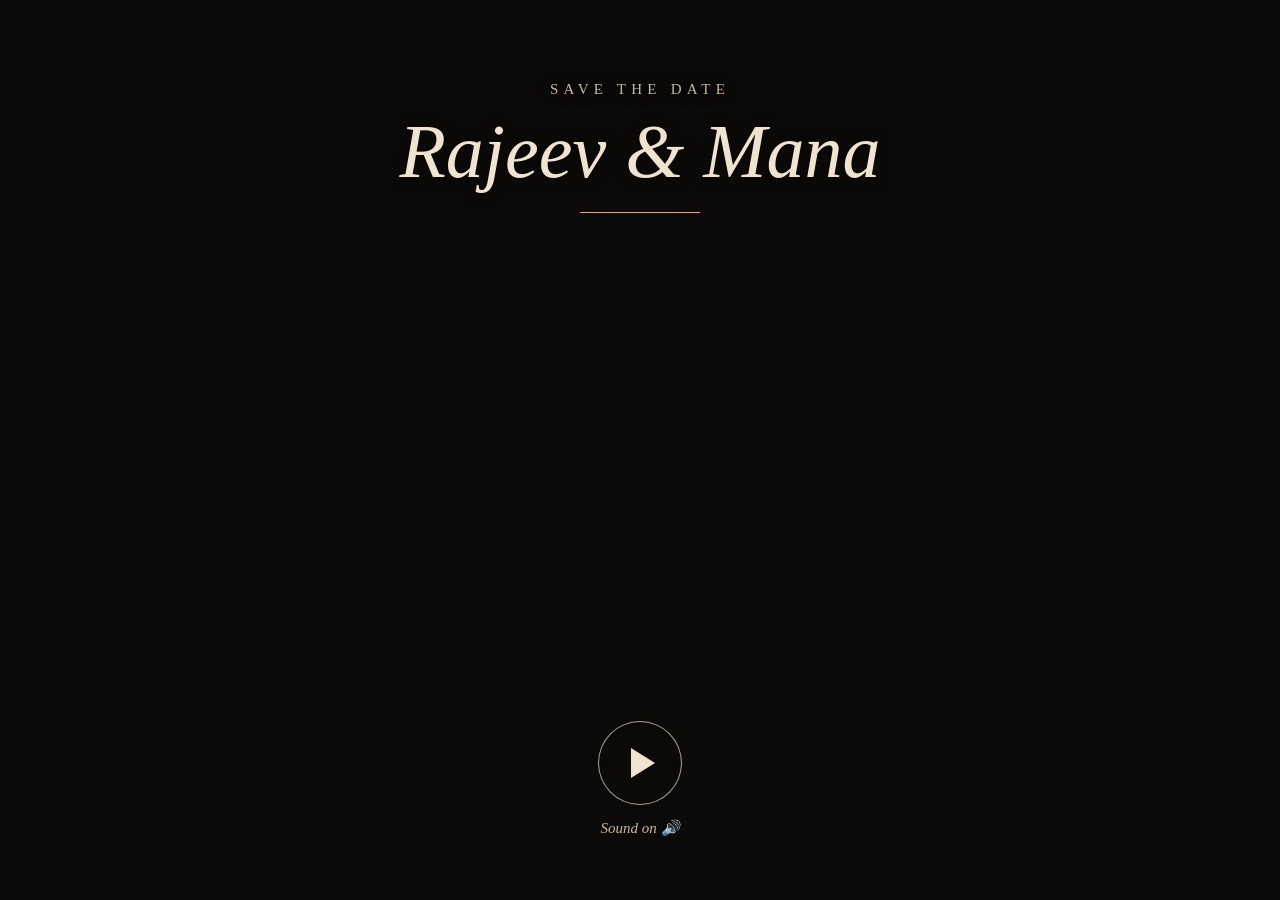
==== commit adcefb57: "Update print statement from 'Hello' to 'Goodbye'" ====
--- a/index.html
+++ b/index.html
@@ -4,329 +4,108 @@
 <meta charset="utf-8">
 <meta name="viewport" content="width=device-width, initial-scale=1, viewport-fit=cover">
 <title>Rajeev &amp; Mana · Save the date</title>
-<meta name="description" content="Save the date · Rajeev &amp; Mana · Sunday, April 11, 2027 · Dumaguete, Philippines">
-<meta name="theme-color" content="#E8ECE5">
-<meta property="og:type" content="website">
+<meta name="description" content="Rajeev &amp; Mana · Save the date · Tap to watch">
+<meta property="og:type" content="video.other">
 <meta property="og:title" content="Rajeev &amp; Mana · Save the date">
-<meta property="og:description" content="Sunday, April 11, 2027 · Dumaguete, Philippines">
-<meta property="og:image" content="assets/og.jpg">
-<meta name="twitter:card" content="summary_large_image">
-<link rel="icon" href="favicon.svg" type="image/svg+xml">
-<link rel="preconnect" href="https://fonts.googleapis.com">
-<link rel="preconnect" href="https://fonts.gstatic.com" crossorigin>
-<link href="https://fonts.googleapis.com/css2?family=Cormorant+Garamond:ital,wght@0,300;0,400;0,500;1,300;1,400&amp;family=Jost:wght@300;400&amp;family=Shippori+Mincho:wght@400;500&amp;display=swap" rel="stylesheet">
-<link rel="stylesheet" href="style.css">
+<meta property="og:description" content="Tap to watch our save the date">
+<meta property="og:url" content="https://likshman.github.io/rajeev-and-mana/video/">
+<meta property="og:image" content="https://likshman.github.io/rajeev-and-mana/video/share.jpg">
+<meta property="og:image:width" content="1080">
+<meta property="og:image:height" content="1000">
+<meta property="og:video" content="https://likshman.github.io/rajeev-and-mana/video/save-the-date.mp4">
+<meta property="og:video:type" content="video/mp4">
+<meta name="twitter:card" content="summary">
+<style>
+  :root { --bg:#0c0a08; --cream:#f0e4d0; --gold:#d6b278; --dim:#cbb796; }
+  * { box-sizing:border-box; margin:0; padding:0; }
+  html, body { height:100%; background:var(--bg); color:var(--cream);
+    font-family: "Cormorant Garamond", Georgia, "Times New Roman", serif; overflow:hidden; }
+  video { position:fixed; inset:0; width:100%; height:100%; object-fit:contain; background:var(--bg); }
+
+  .screen { position:fixed; inset:0; z-index:4; display:flex; flex-direction:column; align-items:center;
+    justify-content:center; gap:14px; text-align:center; padding:24px; transition:opacity .6s ease; }
+  .k { letter-spacing:.35em; font-size:15px; color:var(--dim); }
+  h1 { font-style:italic; font-weight:500; font-size:clamp(44px, 12vw, 76px); line-height:1.05; }
+  .rule { width:120px; height:1px; background:var(--gold); margin:6px 0; }
+  .when { color:var(--gold); font-size:20px; letter-spacing:.04em; }
+  #start .top { text-shadow:0 1px 14px rgba(12,10,8,.75), 0 0 2px rgba(12,10,8,.5); }
+  #start .when { color:var(--cream); }
+
+  #start { justify-content:space-between;
+    padding:calc(9vh + env(safe-area-inset-top)) 24px calc(7vh + env(safe-area-inset-bottom));
+    background:
+      linear-gradient(rgba(12,10,8,.55) 0%, rgba(12,10,8,.15) 35%, rgba(12,10,8,.1) 60%, rgba(12,10,8,.7) 100%),
+      url("poster.jpg") center / cover no-repeat, var(--bg);
+    cursor:pointer; }
+  .top, .bottom { display:flex; flex-direction:column; align-items:center; gap:14px; }
+  #go { display:flex; align-items:center; justify-content:center; width:84px; height:84px; padding:0;
+    border:1px solid rgba(240,228,208,.7); background:rgba(12,10,8,.4); border-radius:50%; cursor:pointer;
+    backdrop-filter:blur(6px); -webkit-backdrop-filter:blur(6px); }
+  #go .tri { width:0; height:0; margin-left:6px; border-left:24px solid var(--cream);
+    border-top:15px solid transparent; border-bottom:15px solid transparent; }
+  .hint { font-size:15px; color:var(--dim); font-style:italic; }
+
+  #end { background:var(--bg); opacity:0; pointer-events:none; }
+  #end.show { opacity:1; pointer-events:auto; }
+  #end a { color:var(--cream); }
+  .gone { opacity:0; pointer-events:none; }
+</style>
 </head>
-<body data-lang="en">
-<div class="bg" id="bg"></div>
-<div class="petals" id="petals" aria-hidden="true">
-<div class="petal" style="left:4%;animation-duration:22s;animation-delay:-2s"><div class="sw" style="animation-duration:4.4s"><svg class="sak" width="13" height="16" viewBox="0 0 20 24"><path d="M10 23C3 17 1 10 4 4C6 1 8.5 2 10 5C11.5 2 14 1 16 4C19 10 17 17 10 23Z" fill="#EBD2D0"/></svg><span class="disc"></span></div></div>
-<div class="petal" style="left:11%;animation-duration:26s;animation-delay:-14s"><div class="sw" style="animation-duration:5.1s"><svg class="sak" width="11" height="14" viewBox="0 0 20 24"><path d="M10 23C3 17 1 10 4 4C6 1 8.5 2 10 5C11.5 2 14 1 16 4C19 10 17 17 10 23Z" fill="#E8CCCB"/></svg><span class="disc"></span></div></div>
-<div class="petal" style="left:19%;animation-duration:20s;animation-delay:-7s"><div class="sw" style="animation-duration:3.8s"><svg class="sak" width="14" height="17" viewBox="0 0 20 24"><path d="M10 23C3 17 1 10 4 4C6 1 8.5 2 10 5C11.5 2 14 1 16 4C19 10 17 17 10 23Z" fill="#EDD7D4"/></svg><span class="disc"></span></div></div>
-<div class="petal" style="left:27%;animation-duration:28s;animation-delay:-20s"><div class="sw" style="animation-duration:4.8s"><svg class="sak" width="10" height="13" viewBox="0 0 20 24"><path d="M10 23C3 17 1 10 4 4C6 1 8.5 2 10 5C11.5 2 14 1 16 4C19 10 17 17 10 23Z" fill="#EBD2D0"/></svg><span class="disc"></span></div></div>
-<div class="petal" style="left:34%;animation-duration:23s;animation-delay:-11s"><div class="sw" style="animation-duration:4.1s"><svg class="sak" width="13" height="16" viewBox="0 0 20 24"><path d="M10 23C3 17 1 10 4 4C6 1 8.5 2 10 5C11.5 2 14 1 16 4C19 10 17 17 10 23Z" fill="#E8CCCB"/></svg><span class="disc"></span></div></div>
-<div class="petal" style="left:42%;animation-duration:25s;animation-delay:-4s"><div class="sw" style="animation-duration:5.4s"><svg class="sak" width="12" height="15" viewBox="0 0 20 24"><path d="M10 23C3 17 1 10 4 4C6 1 8.5 2 10 5C11.5 2 14 1 16 4C19 10 17 17 10 23Z" fill="#EDD7D4"/></svg><span class="disc"></span></div></div>
-<div class="petal" style="left:50%;animation-duration:21s;animation-delay:-16s"><div class="sw" style="animation-duration:3.6s"><svg class="sak" width="11" height="14" viewBox="0 0 20 24"><path d="M10 23C3 17 1 10 4 4C6 1 8.5 2 10 5C11.5 2 14 1 16 4C19 10 17 17 10 23Z" fill="#EBD2D0"/></svg><span class="disc"></span></div></div>
-<div class="petal" style="left:57%;animation-duration:27s;animation-delay:-9s"><div class="sw" style="animation-duration:4.6s"><svg class="sak" width="14" height="17" viewBox="0 0 20 24"><path d="M10 23C3 17 1 10 4 4C6 1 8.5 2 10 5C11.5 2 14 1 16 4C19 10 17 17 10 23Z" fill="#E8CCCB"/></svg><span class="disc"></span></div></div>
-<div class="petal" style="left:64%;animation-duration:24s;animation-delay:-22s"><div class="sw" style="animation-duration:5s"><svg class="sak" width="10" height="13" viewBox="0 0 20 24"><path d="M10 23C3 17 1 10 4 4C6 1 8.5 2 10 5C11.5 2 14 1 16 4C19 10 17 17 10 23Z" fill="#EDD7D4"/></svg><span class="disc"></span></div></div>
-<div class="petal" style="left:71%;animation-duration:22s;animation-delay:-5s"><div class="sw" style="animation-duration:4.2s"><svg class="sak" width="13" height="16" viewBox="0 0 20 24"><path d="M10 23C3 17 1 10 4 4C6 1 8.5 2 10 5C11.5 2 14 1 16 4C19 10 17 17 10 23Z" fill="#EBD2D0"/></svg><span class="disc"></span></div></div>
-<div class="petal" style="left:78%;animation-duration:29s;animation-delay:-13s"><div class="sw" style="animation-duration:3.9s"><svg class="sak" width="12" height="15" viewBox="0 0 20 24"><path d="M10 23C3 17 1 10 4 4C6 1 8.5 2 10 5C11.5 2 14 1 16 4C19 10 17 17 10 23Z" fill="#E8CCCB"/></svg><span class="disc"></span></div></div>
-<div class="petal" style="left:85%;animation-duration:23s;animation-delay:-18s"><div class="sw" style="animation-duration:5.2s"><svg class="sak" width="11" height="14" viewBox="0 0 20 24"><path d="M10 23C3 17 1 10 4 4C6 1 8.5 2 10 5C11.5 2 14 1 16 4C19 10 17 17 10 23Z" fill="#EDD7D4"/></svg><span class="disc"></span></div></div>
-<div class="petal" style="left:91%;animation-duration:26s;animation-delay:-1s"><div class="sw" style="animation-duration:4.5s"><svg class="sak" width="13" height="16" viewBox="0 0 20 24"><path d="M10 23C3 17 1 10 4 4C6 1 8.5 2 10 5C11.5 2 14 1 16 4C19 10 17 17 10 23Z" fill="#EBD2D0"/></svg><span class="disc"></span></div></div>
-<div class="petal" style="left:97%;animation-duration:21s;animation-delay:-10s"><div class="sw" style="animation-duration:4s"><svg class="sak" width="10" height="13" viewBox="0 0 20 24"><path d="M10 23C3 17 1 10 4 4C6 1 8.5 2 10 5C11.5 2 14 1 16 4C19 10 17 17 10 23Z" fill="#E8CCCB"/></svg><span class="disc"></span></div></div>
-</div>
-<audio id="music" src="assets/music.mp3" preload="auto" loop playsinline></audio>
-<textarea id="copybuf" aria-hidden="true" tabindex="-1" style="position:fixed;left:-9999px;top:0;width:1px;height:1px;opacity:0"></textarea>
+<body>
+<video id="v" src="save-the-date.mp4" poster="poster.jpg" playsinline webkit-playsinline preload="auto"></video>
 
-<header class="top">
-<p class="brand">Two Shores</p>
-<div class="ctlbar">
-<button class="icbtn" id="mute" type="button" aria-label="Mute music" aria-pressed="false">
-<svg class="ic-on" aria-hidden="true" width="20" height="20" viewBox="0 0 24 24" fill="none" stroke="currentColor" stroke-width="1.4" stroke-linejoin="round" stroke-linecap="round"><path d="M4 9.5h3.5L12 5.5v13l-4.5-4H4z"/><path d="M15.5 9a4 4 0 0 1 0 6M18 6.5a7.5 7.5 0 0 1 0 11"/></svg>
-<svg class="ic-off" aria-hidden="true" width="20" height="20" viewBox="0 0 24 24" fill="none" stroke="currentColor" stroke-width="1.4" stroke-linejoin="round" stroke-linecap="round"><path d="M4 9.5h3.5L12 5.5v13l-4.5-4H4z"/><path d="M16 9.5l5 5M21 9.5l-5 5"/></svg>
-</button>
-<input class="vol" id="vol" type="range" min="0" max="100" step="1" value="70" aria-label="Music volume">
-<div class="seg" role="group" aria-label="Language">
-<button type="button" data-setlang="en" aria-pressed="true">EN</button>
-<button type="button" data-setlang="ja" lang="ja" aria-pressed="false">日本語</button>
-</div>
-</div>
-</header>
-
-<main>
-<!-- ================= DESKTOP: horizontal journey ================= -->
-<div class="desk" id="desk">
-<div class="desk-spacer" id="deskSpacer">
-<div class="desk-view">
-<div class="stage" id="stage">
-<div class="track" id="track" style="width:12540px">
-
-<section class="panel" aria-label="Save the date" style="width:1440px">
-<svg aria-hidden="true" width="1440" height="220" viewBox="0 0 1440 220" class="abs" style="left:0;bottom:70px;opacity:.55"><path d="M0 170C220 140 420 150 650 176" fill="none" stroke="#7E9077"/><path d="M0 196C260 168 470 178 660 196" fill="none" stroke="#7E9077" opacity=".5"/><path d="M790 176C1020 150 1220 140 1440 170" fill="none" stroke="#B0915F"/><path d="M780 196C970 178 1180 168 1440 196" fill="none" stroke="#B0915F" opacity=".5"/><circle cx="720" cy="182" r="3" fill="#B0915F"/></svg>
-<div data-rv="1" class="abs" style="left:0;right:0;top:196px;display:flex;flex-direction:column;align-items:center;text-align:center">
-<p class="sans" style="font-size:13px;letter-spacing:.4em;text-transform:uppercase;color:#6B5646">Save the date</p>
-<h1 style="margin-top:26px;font-weight:300;font-size:124px;line-height:1;letter-spacing:-.01em">Rajeev <span style="font-style:italic;color:#8E7049">&amp;</span> Mana</h1>
-<div aria-hidden="true" style="display:flex;align-items:center;gap:16px;margin-top:30px"><span style="width:90px;height:1px;background:#A88A5B"></span><span style="width:8px;height:8px;transform:rotate(45deg);border:1px solid #A88A5B"></span><span style="width:90px;height:1px;background:#A88A5B"></span></div>
-<p style="margin-top:26px;font-style:italic;font-size:36px;line-height:1.1">April 11, 2027</p>
-<p lang="ja" style="margin-top:10px;font-size:18px;letter-spacing:.14em;color:#4A3A2E">2027年4月11日</p>
-<div style="display:flex;gap:18px;margin-top:46px">
-<button class="gbtn" type="button" data-choose="en">English</button>
-<button class="gbtn" type="button" lang="ja" data-choose="ja">日本語</button>
-</div>
-<p class="sans" style="margin-top:28px;font-size:12px;letter-spacing:.28em;text-transform:uppercase;color:#6B5646">Best with sound on</p>
-<p lang="ja" style="margin-top:8px;font-size:13px;letter-spacing:.08em;color:#6B5646">音声をオンにしてお楽しみください</p>
-</div>
-<div class="hint-wrap abs" aria-hidden="true" style="right:64px;top:432px;align-items:center;gap:10px;color:#6B5646"><span style="width:56px;height:1px;background:#6B5646"></span><svg class="hint" width="18" height="18" viewBox="0 0 24 24" fill="none" stroke="currentColor" stroke-width="1.4"><path d="M5 12h14M13 6l6 6-6 6"/></svg></div>
-</section>
-
-<section class="panel" aria-label="Japan" style="width:2300px">
-<div data-rv="1" class="abs" style="left:140px;top:236px;width:500px">
-<p class="eyebrow"><span class="en">Japan</span><span class="ja" lang="ja">日本</span></p>
-<h2 class="h-italic" style="font-size:66px"><span class="en" style="display:block">It began on one shore…</span><span class="ja h-ja" lang="ja" style="font-size:36px">物語は、ひとつの岸から始まりました</span></h2>
-<p class="body-copy" style="margin-top:30px;width:440px;font-size:22px"><span class="en">Ramen nights, mountain villages, Fuji in the cold. Our first chapters were written in Japan.</span><span class="ja body-ja" lang="ja" style="font-size:17px">ラーメンの夜、山あいの村、冬の富士山。ふたりの最初の章は日本で綴られました。</span></p>
-</div>
-<figure class="ph abs" data-d="1" data-rv="1" style="left:700px;top:150px;width:320px"><div class="par"><div class="frame"><div class="ib" style="aspect-ratio:3/4"><img data-src="assets/15-hakone-fuji.jpg" alt="Rajeev and Mana in winter coats with snow-capped Fuji behind, Hakone"></div></div></div><figcaption class="cap">Hakone · Fuji</figcaption></figure>
-<figure class="ph abs" data-d="3" data-rv="2" style="left:1070px;top:320px;width:290px"><div class="par"><div class="frame"><div class="ib" style="aspect-ratio:3/4"><img data-src="assets/02-ramen-shop.jpg" alt="Raising glasses over bowls of ramen"></div></div></div><figcaption class="cap">A ramen night</figcaption></figure>
-<figure class="ph abs" data-d="2" data-rv="1" style="left:1410px;top:112px;width:290px"><div class="par"><div class="frame"><div class="ib" style="aspect-ratio:9/16"><img data-src="assets/01-village-thatched-roofs.jpg" alt="Sitting on a fence above a village of thatched roofs"></div></div></div><figcaption class="cap">A mountain village</figcaption></figure>
-<figure class="ph abs" data-d="1" data-rv="2" style="left:1760px;top:112px;width:340px"><div class="par"><div class="frame"><div class="ib" style="aspect-ratio:3/2"><img data-src="assets/07-skytree-cloud.jpg" alt="Sitting on a cloud seat high above the Tokyo night lights"></div></div></div><figcaption class="cap">Tokyo Skytree</figcaption></figure>
-<figure class="ph abs" data-d="3" data-rv="3" style="left:1820px;top:400px;width:260px"><div class="par"><div class="frame"><div class="ib" style="aspect-ratio:3/4"><img data-src="assets/10-ushiku-daibutsu.jpg" alt="Smiling at a table in front of the great standing Buddha at Ushiku"></div></div></div><figcaption class="cap">Ushiku Daibutsu</figcaption></figure>
-</section>
-
-<section class="panel" aria-label="The crossing" style="width:2240px">
-<svg aria-hidden="true" width="2240" height="150" class="abs" style="left:0;bottom:70px;opacity:.3;-webkit-mask-image:linear-gradient(to bottom,transparent,#000 70%);mask-image:linear-gradient(to bottom,transparent,#000 70%)"><defs><pattern id="sgDesk" width="40" height="20" patternUnits="userSpaceOnUse"><g fill="#E6E9DF" stroke="#6F8468"><circle cx="0" cy="10" r="18"/><circle cx="0" cy="10" r="13"/><circle cx="0" cy="10" r="8"/><circle cx="40" cy="10" r="18"/><circle cx="40" cy="10" r="13"/><circle cx="40" cy="10" r="8"/><circle cx="20" cy="20" r="18"/><circle cx="20" cy="20" r="13"/><circle cx="20" cy="20" r="8"/></g></pattern></defs><rect width="2240" height="150" fill="url(#sgDesk)"/></svg>
-<svg aria-hidden="true" width="2240" height="900" class="abs" style="left:0;top:0;pointer-events:none"><path d="M650 176C930 70 1480 60 1800 168" fill="none" stroke="#A88A5B" stroke-width="1.2" stroke-dasharray="2 9" stroke-linecap="round"/></svg>
-<div data-rv="1" class="abs" style="left:110px;top:140px;display:flex;align-items:stretch;height:64px;background:#FBF8F2;box-shadow:0 18px 40px -24px rgba(61,47,37,.5)">
-<div style="display:flex;align-items:center;gap:14px;padding:0 22px;border-right:1px dashed rgba(107,86,70,.4)"><svg aria-hidden="true" width="20" height="20" viewBox="0 0 24 24" fill="none" stroke="#6B5646" stroke-width="1.3" stroke-linejoin="round"><path d="M22 12c0-.6-.9-1-2-1h-6L9 2.5H7.3L10 11H5.2L3 7.5H1.8L3 11.3v1.4l-1.2 3.8H3L5.2 13H10l-2.7 8.5H9L14 13h6c1.1 0 2-.4 2-1z"/></svg><span class="sans" style="font-size:11px;letter-spacing:.3em;text-transform:uppercase;color:#6B5646">Flight</span><span class="sans" style="font-size:18px;letter-spacing:.14em">RM 0411</span></div>
-<div class="sans" style="display:flex;align-items:center;padding:0 24px;font-size:18px;letter-spacing:.2em">TYO <span aria-hidden="true" style="margin:0 12px;color:#A88A5B">→</span><span class="sr">to</span> DGT</div>
-</div>
-<div data-rv="2" class="abs" style="left:110px;top:262px;width:540px">
-<h2 class="h-italic" style="font-size:60px;line-height:1.06"><span class="en" style="display:block">A pilot. A cabin crew. One sky.</span><span class="ja h-ja" lang="ja" style="font-size:34px">パイロットと客室乗務員。同じ空の下で</span></h2>
-<p class="body-copy" style="margin-top:30px;width:470px;font-size:21px;line-height:1.6"><span class="en">We met on our first Narita flight together, over drinks with the crew at the hotel. Then we kept running into each other near home, and finally went out.</span><span class="ja body-ja" lang="ja" style="font-size:16px">初めて一緒に乗務した成田便で、ホテルでのクルーとの食事の席で出会いました。その後も家の近くで何度も偶然会い、やがてデートをするようになりました。</span></p>
-</div>
-<figure class="ph abs" data-d="2" data-rv="1" style="left:740px;top:200px;width:290px"><div class="par"><div class="frame"><div class="ib" style="aspect-ratio:3/4"><img data-src="assets/05-cockpit-selfie-1.jpg" alt="Selfie in the cockpit, Mana in cabin crew uniform behind Rajeev"></div></div></div></figure>
-<figure class="ph abs" data-d="1" data-rv="2" style="left:1070px;top:340px;width:270px"><div class="par"><div class="frame"><div class="ib" style="aspect-ratio:3/4"><img data-src="assets/12-cockpit-selfie-2.jpg" alt="Another cockpit selfie, both in uniform"></div></div></div></figure>
-<figure class="ph abs" data-d="3" data-rv="1" style="left:1380px;top:190px;width:370px"><div class="par"><div class="frame"><div class="ib" style="aspect-ratio:4/3"><img data-src="assets/08-uniform-selfie.jpg" alt="Selfie in uniform, pilot shirt and red cabin crew jacket"></div></div></div></figure>
-<figure class="ph abs" data-d="2" data-rv="2" style="left:1800px;top:150px;width:360px"><div class="par"><div class="frame"><div class="ib" style="aspect-ratio:2/3"><img data-src="assets/20-okinawa-plane.jpg" alt="A plane passing overhead as Mana leans over a railing toward Rajeev, Okinawa"></div></div></div></figure>
-</section>
-
-<section class="panel" id="dProp" data-yes="0" aria-label="The proposal" style="width:1440px">
-<div class="abs" style="left:150px;top:250px;width:520px">
-<h2 class="h-italic" style="font-size:76px;line-height:1.02"><span class="en"><span style="display:block">Okinawa,</span><span style="display:block">May 7, 2026.</span></span><span class="ja h-ja" lang="ja" style="font-size:42px;line-height:1.5;letter-spacing:.06em">2026年5月7日、沖縄。</span></h2>
-<div aria-hidden="true" style="display:flex;gap:10px;margin-top:40px"><span class="tick"></span><span class="tick"></span><span class="tick"></span><span class="tick"></span></div>
-<p class="yes" aria-live="polite" style="margin-top:54px;font-style:italic;font-size:52px;line-height:1.1;color:#5A4434"><span class="en">She said yes.</span><span class="ja" lang="ja" style="font-style:normal;font-size:32px;letter-spacing:.06em">彼女は「はい」と答えました</span></p>
-</div>
-<div class="abs" style="left:790px;top:104px;width:460px;height:690px;background:#FBF8F2;box-shadow:0 1px 0 rgba(61,47,37,.05),0 30px 60px -30px rgba(61,47,37,.55)">
-<div class="wl"><img data-src="assets/48-proposal-lighthouse-wide.jpg" alt="Rajeev kneels with the ring below a white lighthouse, Okinawa"></div>
-<div class="wl"><img data-src="assets/45-proposal-ring-1.jpg" alt="Rajeev opens the ring box as Mana holds out her hand"></div>
-<div class="wl"><img data-src="assets/47-proposal-hand-hold.jpg" alt="Rajeev slips the ring onto Mana's finger"></div>
-<div class="wl"><img data-src="assets/24-okinawa-lift-lighthouse.jpg" alt="Rajeev lifts Mana, arms raised, the lighthouse behind them"></div>
-<span class="edge"></span><span class="edge"></span><span class="edge"></span><span class="edge"></span>
-</div>
-</section>
-
-<section class="panel" aria-label="Negros" style="width:2240px">
-<div class="cz abs" data-rv="1" aria-hidden="true" style="left:150px;top:104px;width:480px">
-<div class="cz-crown"></div>
-<div class="cz-frame" style="height:560px"><div class="cz-view">
-<svg width="100%" height="100%" viewBox="0 0 400 520" preserveAspectRatio="xMidYMax slice"><circle cx="292" cy="150" r="34" fill="#FFF4DC" opacity=".85"/><path d="M0 330C60 296 120 286 180 306C240 326 300 276 400 296L400 520L0 520Z" fill="#B3BFA3"/><path d="M0 380C80 350 160 370 240 360C320 350 360 370 400 360L400 520L0 520Z" fill="#94A486"/><path d="M0 440C100 424 220 446 400 430L400 520L0 520Z" fill="#7A8C6E"/></svg>
-<div class="sash sash-l"></div><div class="sash sash-r"></div>
-</div></div>
-<div class="cz-sill"></div>
-<div class="cz-vent"><span class="bal"></span><span class="bal"></span><span class="bal"></span><span class="bal"></span><span class="bal"></span><span class="bal"></span><span class="bal"></span><span class="bal"></span><span class="bal"></span><span class="bal"></span></div>
-</div>
-<div data-rv="2" class="abs" style="left:720px;top:250px;width:480px">
-<p class="eyebrow"><span class="en">Negros</span><span class="ja" lang="ja">ネグロス</span></p>
-<h2 class="h-italic" style="font-size:66px"><span class="en" style="display:block">…and it continues on another.</span><span class="ja h-ja" lang="ja" style="font-size:36px">そして、もうひとつの岸へ</span></h2>
-<p class="body-copy" style="margin-top:30px;width:440px;font-size:22px"><span class="en">Capiz windows, warm lights and the green hills of Negros. This is where the next chapter starts.</span><span class="ja body-ja" lang="ja" style="font-size:17px">カピス貝の窓、あたたかな灯り、ネグロスの緑の丘。ここから次の章が始まります。</span></p>
-</div>
-<figure class="ph abs" data-d="2" data-rv="1" style="left:1290px;top:130px;width:320px"><div class="par"><div class="frame"><div class="ib" style="aspect-ratio:3/4"><img data-src="assets/09-mayon-lift.jpg" alt="Mana playfully lifting Rajeev on a lawn with Mayon Volcano behind"></div></div></div><figcaption class="cap">Albay · Mayon</figcaption></figure>
-<figure class="ph abs" data-d="3" data-rv="2" style="left:1690px;top:300px;width:430px"><div class="par"><div class="frame"><div class="ib" style="aspect-ratio:4/3"><img data-src="assets/50-the-ruins-selfie.jpg" alt="Selfie by a tiered fountain in front of the arched mansion ruins in Talisay"></div></div></div><figcaption class="cap">Talisay · The Ruins</figcaption></figure>
-</section>
-
-<section class="panel" aria-label="The date" style="width:1440px">
-<div data-rv="1" class="abs" style="left:130px;top:150px;width:680px;container-type:inline-size">
-<p class="eyebrow"><span class="en">Save the date</span><span class="ja">Save the Date</span></p>
-<p style="font-weight:300;font-style:italic;font-size:min(22cqi,180px);line-height:.95;white-space:nowrap;letter-spacing:-.01em"><span class="en">April 11</span><span class="ja" style="font-style:normal">4<span lang="ja" style="font-size:.62em;margin:0 .04em">月</span>11<span lang="ja" style="font-size:.62em;margin-left:.04em">日</span></span></p>
-<p style="margin-top:6px;font-weight:300;font-size:min(9cqi,64px);line-height:1;letter-spacing:.24em;color:#6B5646"><span class="en">2027</span><span class="ja">2027<span lang="ja" style="font-size:.6em;letter-spacing:0">年</span></span></p>
-<p class="sans" style="margin-top:34px;font-size:14px;letter-spacing:.3em;text-transform:uppercase;color:#4A3A2E"><span class="en">Sunday · Dumaguete, Philippines</span><span class="ja" lang="ja" style="font-size:17px;letter-spacing:.12em;text-transform:none">日曜日・フィリピン、ドゥマゲテ</span></p>
-<div class="timer" role="timer" aria-label="Countdown to April 11, 2027" style="margin-top:44px;max-width:520px">
-<div><div class="cdn" data-cd="d">—</div><div class="cdl"><span class="en">Days</span><span class="ja" lang="ja">日</span></div></div>
-<div><div class="cdn" data-cd="h">—</div><div class="cdl"><span class="en">Hours</span><span class="ja" lang="ja">時間</span></div></div>
-<div><div class="cdn" data-cd="m">—</div><div class="cdl"><span class="en">Minutes</span><span class="ja" lang="ja">分</span></div></div>
-<div><div class="cdn" data-cd="s">—</div><div class="cdl"><span class="en">Seconds</span><span class="ja" lang="ja">秒</span></div></div>
-</div>
-</div>
-<figure class="ph abs" data-d="2" data-rv="2" style="left:880px;top:104px;width:450px"><div class="par"><div class="frame"><div class="ib" style="aspect-ratio:2/3"><img data-src="assets/23-okinawa-faces-macro.jpg" alt="Close-up of Rajeev and Mana, foreheads touching in golden light"></div></div></div></figure>
-</section>
-
-<section class="panel" aria-label="Save it" style="width:1440px">
-<figure class="ph abs" data-d="2" data-rv="1" style="left:110px;top:190px;width:630px"><div class="par"><div class="frame"><div class="ib" style="aspect-ratio:3/2"><img data-src="assets/33-okinawa-hands-swing.jpg" alt="Holding hands and leaning back at sunset, the lighthouse in the distance"></div></div></div></figure>
-<div data-rv="2" class="abs" style="left:830px;top:150px;width:500px">
-<h2 class="h-italic" style="font-size:58px;line-height:1.05"><span class="en" style="display:block">Book your flight to Dumaguete.</span><span class="ja h-ja" lang="ja" style="font-size:32px">ドゥマゲテへの航空券をご手配ください</span></h2>
-<p class="body-copy" style="margin-top:24px;font-size:21px"><span class="en">Sunday, April 11, 2027 in Dumaguete, Philippines. More details will follow with the invitation.</span><span class="ja body-ja" lang="ja" style="font-size:16px">2027年4月11日（日）、フィリピン・ドゥマゲテにて。詳細は招待状でお知らせします。</span></p>
-<div style="display:grid;grid-template-columns:repeat(2,minmax(0,1fr));gap:12px;margin-top:34px">
-<a class="cal" data-cal="google" href="#" target="_blank" rel="noopener">Google</a>
-<a class="cal" data-cal="outlook" href="#" target="_blank" rel="noopener">Outlook</a>
-<a class="cal" data-cal="o365" href="#" target="_blank" rel="noopener">Office 365</a>
-<a class="cal" data-cal="yahoo" href="#" target="_blank" rel="noopener">Yahoo</a>
-<button class="cal" type="button" data-copy style="grid-column:1/-1"><svg class="ic-copy" aria-hidden="true" width="16" height="16" viewBox="0 0 24 24" fill="none" stroke="currentColor" stroke-width="1.5"><rect x="9" y="9" width="11" height="11" rx="1"/><path d="M5 15V5a1 1 0 0 1 1-1h10"/></svg><svg class="ic-done" aria-hidden="true" width="16" height="16" viewBox="0 0 24 24" fill="none" stroke="currentColor" stroke-width="1.6"><path d="M5 12.5l4.5 4.5L19 7.5"/></svg><span>Copy details</span></button>
-</div>
-<p class="sans" data-copy-note aria-live="polite" style="margin-top:10px;height:18px;font-size:12px;letter-spacing:.14em;color:#6B5646"></p>
-<p style="margin-top:26px;font-style:italic;font-size:44px;line-height:1">Rajeev <span style="color:#8E7049">&amp;</span> Mana</p>
-</div>
-</section>
-
-</div>
-</div>
-</div>
-</div>
+<div id="start" class="screen" role="button" aria-label="Play the save the date video">
+  <div class="top">
+    <div class="k">SAVE THE DATE</div>
+    <h1>Rajeev &amp; Mana</h1>
+    <div class="rule"></div>
+  </div>
+  <div class="bottom">
+    <button id="go" type="button" aria-label="Play the video"><span class="tri"></span></button>
+    <div class="hint">Sound on 🔊</div>
+  </div>
 </div>
 
-<!-- ================= PHONE / NARROW: vertical story ================= -->
-<div class="mob" id="mob">
+<div id="end" class="screen" role="status" aria-live="polite">
+  <div class="k">SAVE THE DATE</div>
+  <h1>Rajeev &amp; Mana</h1>
+  <div class="rule"></div>
+  <p class="when">Opening our page in <span id="n">3</span>…</p>
+  <a href="https://likshman.github.io/rajeev-and-mana/">Go now</a>
+</div>
 
-<section class="m-gate" data-msec aria-label="Save the date">
-<svg aria-hidden="true" width="100%" height="120" viewBox="0 0 390 120" preserveAspectRatio="none" style="position:absolute;left:0;bottom:70px;opacity:.55"><path d="M0 90C60 74 120 78 178 94" fill="none" stroke="#7E9077"/><path d="M212 94C270 78 330 74 390 90" fill="none" stroke="#B0915F"/><circle cx="195" cy="98" r="2.5" fill="#B0915F"/></svg>
-<div data-rv="1" style="display:flex;flex-direction:column;align-items:center;width:100%">
-<p class="sans" style="font-size:11px;letter-spacing:.38em;text-transform:uppercase;color:#6B5646">Save the date</p>
-<h1 style="margin-top:22px;font-weight:300;font-size:clamp(44px,14vw,64px);line-height:1;letter-spacing:-.01em;white-space:nowrap">Rajeev <span style="font-style:italic;color:#8E7049">&amp;</span> Mana</h1>
-<div aria-hidden="true" style="display:flex;align-items:center;gap:12px;margin-top:24px"><span style="width:56px;height:1px;background:#A88A5B"></span><span style="width:7px;height:7px;transform:rotate(45deg);border:1px solid #A88A5B"></span><span style="width:56px;height:1px;background:#A88A5B"></span></div>
-<p style="margin-top:22px;font-style:italic;font-size:30px;line-height:1.1">April 11, 2027</p>
-<p lang="ja" style="margin-top:8px;font-size:16px;letter-spacing:.14em;color:#4A3A2E">2027年4月11日</p>
-<div style="display:flex;gap:12px;width:100%;max-width:400px;margin-top:40px">
-<button class="gbtn" type="button" data-choose="en">English</button>
-<button class="gbtn" type="button" lang="ja" data-choose="ja">日本語</button>
-</div>
-<p class="sans" style="margin-top:24px;font-size:11px;letter-spacing:.26em;text-transform:uppercase;color:#6B5646">Best with sound on</p>
-<p lang="ja" style="margin-top:8px;font-size:12px;letter-spacing:.06em;color:#6B5646">音声をオンにしてお楽しみください</p>
-</div>
-<div class="hint-wrap" aria-hidden="true" style="position:absolute;left:50%;bottom:96px;margin-left:-10px"><svg class="hint" width="20" height="20" viewBox="0 0 24 24" fill="none" stroke="#6B5646" stroke-width="1.4"><path d="M12 5v14M6 13l6 6 6-6"/></svg></div>
-</section>
+<script>
+  var TARGET = "https://likshman.github.io/rajeev-and-mana/";
+  var DELAY = 3; // seconds after the video ends
+  var v = document.getElementById("v"),
+      start = document.getElementById("start"),
+      end = document.getElementById("end"),
+      n = document.getElementById("n");
 
-<section class="m-sec" data-msec aria-label="Japan" style="padding-top:96px;padding-bottom:40px">
-<div data-rv="1">
-<p class="eyebrow"><span class="en">Japan</span><span class="ja" lang="ja">日本</span></p>
-<h2 class="h-italic" style="font-size:46px"><span class="en" style="display:block">It began on one shore…</span><span class="ja h-ja" lang="ja" style="font-size:26px">物語は、ひとつの岸から始まりました</span></h2>
-<p class="body-copy" style="margin-top:22px;font-size:19px"><span class="en">Ramen nights, mountain villages, Fuji in the cold. Our first chapters were written in Japan.</span><span class="ja body-ja" lang="ja" style="font-size:15px">ラーメンの夜、山あいの村、冬の富士山。ふたりの最初の章は日本で綴られました。</span></p>
-</div>
-<div class="m-col">
-<figure class="ph" data-rv="1" data-drift style="width:69%"><div class="dr"><div class="frame"><div class="ib" style="aspect-ratio:3/4"><img data-src="assets/15-hakone-fuji.jpg" loading="lazy" alt="Rajeev and Mana in winter coats with snow-capped Fuji behind, Hakone"></div></div><figcaption class="cap">Hakone · Fuji</figcaption></div></figure>
-<figure class="ph" data-rv="1" data-drift style="width:60%;align-self:flex-end"><div class="dr"><div class="frame"><div class="ib" style="aspect-ratio:3/4"><img data-src="assets/02-ramen-shop.jpg" loading="lazy" alt="Raising glasses over bowls of ramen"></div></div><figcaption class="cap">A ramen night</figcaption></div></figure>
-<figure class="ph" data-rv="1" data-drift style="width:61%;align-self:center"><div class="dr"><div class="frame"><div class="ib" style="aspect-ratio:9/16"><img data-src="assets/01-village-thatched-roofs.jpg" loading="lazy" alt="Sitting on a fence above a village of thatched roofs"></div></div><figcaption class="cap">A mountain village</figcaption></div></figure>
-<figure class="ph" data-rv="1" data-drift style="width:58%"><div class="dr"><div class="frame"><div class="ib" style="aspect-ratio:3/4"><img data-src="assets/10-ushiku-daibutsu.jpg" loading="lazy" alt="Smiling at a table in front of the great standing Buddha at Ushiku"></div></div><figcaption class="cap">Ushiku Daibutsu</figcaption></div></figure>
-<figure class="ph" data-rv="1" data-drift style="width:100%"><div class="dr"><div class="frame"><div class="ib" style="aspect-ratio:3/2"><img data-src="assets/07-skytree-cloud.jpg" loading="lazy" alt="Sitting on a cloud seat high above the Tokyo night lights"></div></div><figcaption class="cap">Tokyo Skytree</figcaption></div></figure>
-</div>
-</section>
+  // One tap starts the video with sound (browsers require a tap before playing audio).
+  function begin() {
+    v.muted = false;
+    v.volume = 1;
+    var p = v.play();
+    start.classList.add("gone");
+    if (p && p.catch) p.catch(function () { start.classList.remove("gone"); });
+  }
+  start.addEventListener("click", begin);
 
-<section class="m-sec" data-msec aria-label="The crossing" style="padding-bottom:60px">
-<div data-rv="1" style="display:flex;align-items:stretch;height:56px;background:#FBF8F2;box-shadow:0 14px 30px -20px rgba(61,47,37,.5)">
-<div style="display:flex;align-items:center;gap:10px;padding:0 14px;border-right:1px dashed rgba(107,86,70,.4)"><svg aria-hidden="true" width="18" height="18" viewBox="0 0 24 24" fill="none" stroke="#6B5646" stroke-width="1.3" stroke-linejoin="round"><path d="M22 12c0-.6-.9-1-2-1h-6L9 2.5H7.3L10 11H5.2L3 7.5H1.8L3 11.3v1.4l-1.2 3.8H3L5.2 13H10l-2.7 8.5H9L14 13h6c1.1 0 2-.4 2-1z"/></svg><span class="sans" style="font-size:10px;letter-spacing:.26em;text-transform:uppercase;color:#6B5646">Flight</span><span class="sans" style="font-size:15px;letter-spacing:.12em;white-space:nowrap">RM 0411</span></div>
-<div class="sans" style="display:flex;align-items:center;justify-content:center;flex:1 1 auto;font-size:15px;letter-spacing:.16em;white-space:nowrap">TYO <span aria-hidden="true" style="margin:0 8px;color:#A88A5B">→</span><span class="sr">to</span> DGT</div>
-</div>
-<div data-rv="1" style="margin-top:40px">
-<h2 class="h-italic" style="font-size:42px;line-height:1.06"><span class="en" style="display:block">A pilot. A cabin crew. One sky.</span><span class="ja h-ja" lang="ja" style="font-size:25px">パイロットと客室乗務員。同じ空の下で</span></h2>
-<p class="body-copy" style="margin-top:22px;font-size:19px;line-height:1.6"><span class="en">We met on our first Narita flight together, over drinks with the crew at the hotel. Then we kept running into each other near home, and finally went out.</span><span class="ja body-ja" lang="ja" style="font-size:15px">初めて一緒に乗務した成田便で、ホテルでのクルーとの食事の席で出会いました。その後も家の近くで何度も偶然会い、やがてデートをするようになりました。</span></p>
-</div>
-<div style="display:grid;grid-template-columns:repeat(2,minmax(0,1fr));gap:14px;margin-top:40px">
-<figure class="ph" data-rv="1" data-drift><div class="dr"><div class="frame"><div class="ib" style="aspect-ratio:3/4"><img data-src="assets/05-cockpit-selfie-1.jpg" loading="lazy" alt="Selfie in the cockpit, Mana in cabin crew uniform behind Rajeev"></div></div></div></figure>
-<figure class="ph" data-rv="1" data-drift style="margin-top:52px"><div class="dr"><div class="frame"><div class="ib" style="aspect-ratio:3/4"><img data-src="assets/12-cockpit-selfie-2.jpg" loading="lazy" alt="Another cockpit selfie, both in uniform"></div></div></div></figure>
-</div>
-<figure class="ph" data-rv="1" data-drift style="margin-top:26px"><div class="dr"><div class="frame"><div class="ib" style="aspect-ratio:4/3"><img data-src="assets/08-uniform-selfie.jpg" loading="lazy" alt="Selfie in uniform, pilot shirt and red cabin crew jacket"></div></div></div></figure>
-<figure class="ph" data-rv="1" data-drift style="width:76%;margin:30px 0 0 auto"><div class="dr"><div class="frame"><div class="ib" style="aspect-ratio:2/3"><img data-src="assets/20-okinawa-plane.jpg" loading="lazy" alt="A plane passing overhead as Mana leans over a railing toward Rajeev, Okinawa"></div></div></div></figure>
-<svg aria-hidden="true" width="100%" height="70" style="display:block;margin-top:30px;opacity:.3;-webkit-mask-image:linear-gradient(to bottom,transparent,#000 70%);mask-image:linear-gradient(to bottom,transparent,#000 70%)"><defs><pattern id="sgPhone" width="32" height="16" patternUnits="userSpaceOnUse"><g fill="#E6E9DF" stroke="#6F8468"><circle cx="0" cy="8" r="14"/><circle cx="0" cy="8" r="10"/><circle cx="0" cy="8" r="6"/><circle cx="32" cy="8" r="14"/><circle cx="32" cy="8" r="10"/><circle cx="32" cy="8" r="6"/><circle cx="16" cy="16" r="14"/><circle cx="16" cy="16" r="10"/><circle cx="16" cy="16" r="6"/></g></pattern></defs><rect width="100%" height="70" fill="url(#sgPhone)"/></svg>
-</section>
+  // Tap the video to pause / resume.
+  v.addEventListener("click", function () { v.paused ? v.play() : v.pause(); });
 
-<section class="m-prop" id="mProp" data-msec data-yes="0" aria-label="The proposal">
-<div class="m-prop-in">
-<h2 class="h-italic" style="font-size:40px"><span class="en"><span style="display:block">Okinawa,</span><span style="display:block">May 7, 2026.</span></span><span class="ja h-ja" lang="ja" style="font-size:26px;letter-spacing:.06em">2026年5月7日、沖縄。</span></h2>
-<div aria-hidden="true" style="display:flex;gap:8px;margin-top:16px"><span class="tick"></span><span class="tick"></span><span class="tick"></span><span class="tick"></span></div>
-<div class="m-frame">
-<div class="wl"><img data-src="assets/48-proposal-lighthouse-wide.jpg" alt="Rajeev kneels with the ring below a white lighthouse, Okinawa"></div>
-<div class="wl"><img data-src="assets/45-proposal-ring-1.jpg" alt="Rajeev opens the ring box as Mana holds out her hand"></div>
-<div class="wl"><img data-src="assets/47-proposal-hand-hold.jpg" alt="Rajeev slips the ring onto Mana's finger"></div>
-<div class="wl"><img data-src="assets/24-okinawa-lift-lighthouse.jpg" alt="Rajeev lifts Mana, arms raised, the lighthouse behind them"></div>
-<span class="edge"></span><span class="edge"></span><span class="edge"></span><span class="edge"></span>
-</div>
-<p class="yes" aria-live="polite" style="margin-top:20px;font-style:italic;font-size:34px;line-height:1.1;color:#5A4434"><span class="en">She said yes.</span><span class="ja" lang="ja" style="font-style:normal;font-size:22px;letter-spacing:.06em">彼女は「はい」と答えました</span></p>
-</div>
-</section>
-
-<section class="m-sec" data-msec aria-label="Negros" style="padding-top:90px">
-<div class="cz" data-rv="1" aria-hidden="true" style="width:80%;max-width:320px;margin:0 auto">
-<div class="cz-crown"></div>
-<div class="cz-frame" style="height:330px"><div class="cz-view">
-<svg width="100%" height="100%" viewBox="0 0 400 520" preserveAspectRatio="xMidYMax slice"><circle cx="292" cy="150" r="34" fill="#FFF4DC" opacity=".85"/><path d="M0 330C60 296 120 286 180 306C240 326 300 276 400 296L400 520L0 520Z" fill="#B3BFA3"/><path d="M0 380C80 350 160 370 240 360C320 350 360 370 400 360L400 520L0 520Z" fill="#94A486"/><path d="M0 440C100 424 220 446 400 430L400 520L0 520Z" fill="#7A8C6E"/></svg>
-<div class="sash sash-l"></div><div class="sash sash-r"></div>
-</div></div>
-<div class="cz-sill"></div>
-<div class="cz-vent"><span class="bal"></span><span class="bal"></span><span class="bal"></span><span class="bal"></span><span class="bal"></span><span class="bal"></span><span class="bal"></span><span class="bal"></span></div>
-</div>
-<div data-rv="1" style="margin-top:50px">
-<p class="eyebrow"><span class="en">Negros</span><span class="ja" lang="ja">ネグロス</span></p>
-<h2 class="h-italic" style="font-size:46px"><span class="en" style="display:block">…and it continues on another.</span><span class="ja h-ja" lang="ja" style="font-size:26px">そして、もうひとつの岸へ</span></h2>
-<p class="body-copy" style="margin-top:22px;font-size:19px"><span class="en">Capiz windows, warm lights and the green hills of Negros. This is where the next chapter starts.</span><span class="ja body-ja" lang="ja" style="font-size:15px">カピス貝の窓、あたたかな灯り、ネグロスの緑の丘。ここから次の章が始まります。</span></p>
-</div>
-<div class="m-col">
-<figure class="ph" data-rv="1" data-drift style="width:68%"><div class="dr"><div class="frame"><div class="ib" style="aspect-ratio:3/4"><img data-src="assets/09-mayon-lift.jpg" loading="lazy" alt="Mana playfully lifting Rajeev on a lawn with Mayon Volcano behind"></div></div><figcaption class="cap">Albay · Mayon</figcaption></div></figure>
-<figure class="ph" data-rv="1" data-drift style="width:100%"><div class="dr"><div class="frame"><div class="ib" style="aspect-ratio:4/3"><img data-src="assets/50-the-ruins-selfie.jpg" loading="lazy" alt="Selfie by a tiered fountain in front of the arched mansion ruins in Talisay"></div></div><figcaption class="cap">Talisay · The Ruins</figcaption></div></figure>
-</div>
-</section>
-
-<section class="m-sec" data-msec aria-label="The date" style="padding-top:90px">
-<div data-rv="1" style="container-type:inline-size;width:100%">
-<p class="eyebrow"><span class="en">Save the date</span><span class="ja">Save the Date</span></p>
-<p style="font-weight:300;font-style:italic;font-size:min(25cqi,120px);line-height:.95;white-space:nowrap;letter-spacing:-.01em"><span class="en">April 11</span><span class="ja" style="font-style:normal">4<span lang="ja" style="font-size:.62em;margin:0 .04em">月</span>11<span lang="ja" style="font-size:.62em;margin-left:.04em">日</span></span></p>
-<p style="margin-top:6px;font-weight:300;font-size:min(11cqi,48px);line-height:1;letter-spacing:.24em;color:#6B5646"><span class="en">2027</span><span class="ja">2027<span lang="ja" style="font-size:.6em;letter-spacing:0">年</span></span></p>
-<p class="sans" style="margin-top:26px;font-size:11px;line-height:1.7;letter-spacing:.22em;text-transform:uppercase;color:#4A3A2E"><span class="en">Sunday · Dumaguete, Philippines</span><span class="ja" lang="ja" style="font-size:15px;letter-spacing:.1em;text-transform:none">日曜日・フィリピン、ドゥマゲテ</span></p>
-<div class="timer" role="timer" aria-label="Countdown to April 11, 2027" style="margin-top:30px">
-<div><div class="cdn" data-cd="d">—</div><div class="cdl"><span class="en">Days</span><span class="ja" lang="ja">日</span></div></div>
-<div><div class="cdn" data-cd="h">—</div><div class="cdl"><span class="en">Hours</span><span class="ja" lang="ja">時間</span></div></div>
-<div><div class="cdn" data-cd="m">—</div><div class="cdl"><span class="en">Minutes</span><span class="ja" lang="ja">分</span></div></div>
-<div><div class="cdn" data-cd="s">—</div><div class="cdl"><span class="en">Seconds</span><span class="ja" lang="ja">秒</span></div></div>
-</div>
-</div>
-<figure class="ph" data-rv="1" data-drift style="width:82%;margin:40px 0 0 auto"><div class="dr"><div class="frame"><div class="ib" style="aspect-ratio:2/3"><img data-src="assets/23-okinawa-faces-macro.jpg" loading="lazy" alt="Close-up of Rajeev and Mana, foreheads touching in golden light"></div></div></div></figure>
-</section>
-
-<section class="m-sec" data-msec aria-label="Save it" style="padding-top:70px;padding-bottom:60px">
-<figure class="ph" data-rv="1" data-drift><div class="dr"><div class="frame"><div class="ib" style="aspect-ratio:3/2"><img data-src="assets/33-okinawa-hands-swing.jpg" loading="lazy" alt="Holding hands and leaning back at sunset, the lighthouse in the distance"></div></div></div></figure>
-<div data-rv="1" style="margin-top:40px">
-<h2 class="h-italic" style="font-size:40px;line-height:1.06"><span class="en" style="display:block">Book your flight to Dumaguete.</span><span class="ja h-ja" lang="ja" style="font-size:24px">ドゥマゲテへの航空券をご手配ください</span></h2>
-<p class="body-copy" style="margin-top:20px;font-size:19px"><span class="en">Sunday, April 11, 2027 in Dumaguete, Philippines. More details will follow with the invitation.</span><span class="ja body-ja" lang="ja" style="font-size:15px">2027年4月11日（日）、フィリピン・ドゥマゲテにて。詳細は招待状でお知らせします。</span></p>
-<div style="display:grid;grid-template-columns:repeat(2,minmax(0,1fr));gap:10px;margin-top:28px">
-<a class="cal" data-cal="google" href="#" target="_blank" rel="noopener">Google</a>
-<a class="cal" data-cal="outlook" href="#" target="_blank" rel="noopener">Outlook</a>
-<a class="cal" data-cal="o365" href="#" target="_blank" rel="noopener">Office 365</a>
-<a class="cal" data-cal="yahoo" href="#" target="_blank" rel="noopener">Yahoo</a>
-<button class="cal" type="button" data-copy style="grid-column:1/-1"><svg class="ic-copy" aria-hidden="true" width="16" height="16" viewBox="0 0 24 24" fill="none" stroke="currentColor" stroke-width="1.5"><rect x="9" y="9" width="11" height="11" rx="1"/><path d="M5 15V5a1 1 0 0 1 1-1h10"/></svg><svg class="ic-done" aria-hidden="true" width="16" height="16" viewBox="0 0 24 24" fill="none" stroke="currentColor" stroke-width="1.6"><path d="M5 12.5l4.5 4.5L19 7.5"/></svg><span>Copy details</span></button>
-</div>
-<p class="sans" data-copy-note aria-live="polite" style="margin-top:8px;height:16px;font-size:11px;letter-spacing:.14em;color:#6B5646"></p>
-<p style="margin-top:22px;font-style:italic;font-size:36px;line-height:1">Rajeev <span style="color:#8E7049">&amp;</span> Mana</p>
-</div>
-</section>
-
-</div>
-</main>
-
-<nav class="route" aria-label="Journey">
-<span class="route-lbl"><span class="en">Japan</span><span class="ja" lang="ja">日本</span></span>
-<div class="route-track">
-<div class="route-line"></div>
-<div class="route-trail" id="trail"></div>
-<div class="dots" id="dots">
-<button class="dot" type="button" data-jump="0" aria-label="Save the date"><span></span></button>
-<button class="dot" type="button" data-jump="1" aria-label="Japan"><span></span></button>
-<button class="dot" type="button" data-jump="2" aria-label="The crossing"><span></span></button>
-<button class="dot" type="button" data-jump="3" aria-label="The proposal"><span></span></button>
-<button class="dot" type="button" data-jump="4" aria-label="Negros"><span></span></button>
-<button class="dot" type="button" data-jump="5" aria-label="The date"><span></span></button>
-<button class="dot" type="button" data-jump="6" aria-label="Save it"><span></span></button>
-</div>
-<div class="plane" id="plane" aria-hidden="true"><svg viewBox="0 0 24 24" fill="currentColor"><path d="M22 12c0-.6-.9-1-2-1h-6L9 2.5H7.3L10 11H5.2L3 7.5H1.8L3 11.3v1.4l-1.2 3.8H3L5.2 13H10l-2.7 8.5H9L14 13h6c1.1 0 2-.4 2-1z"/></svg></div>
-</div>
-<span class="route-lbl"><span class="en">Negros</span><span class="ja" lang="ja">ネグロス</span></span>
-</nav>
-
-<script src="app.js"></script>
+  v.addEventListener("ended", function () {
+    end.classList.add("show");
+    var left = DELAY;
+    n.textContent = left;
+    var t = setInterval(function () {
+      left -= 1;
+      if (left > 0) { n.textContent = left; return; }
+      clearInterval(t);
+      window.location.replace(TARGET);
+    }, 1000);
+  });
+</script>
 </body>
 </html>
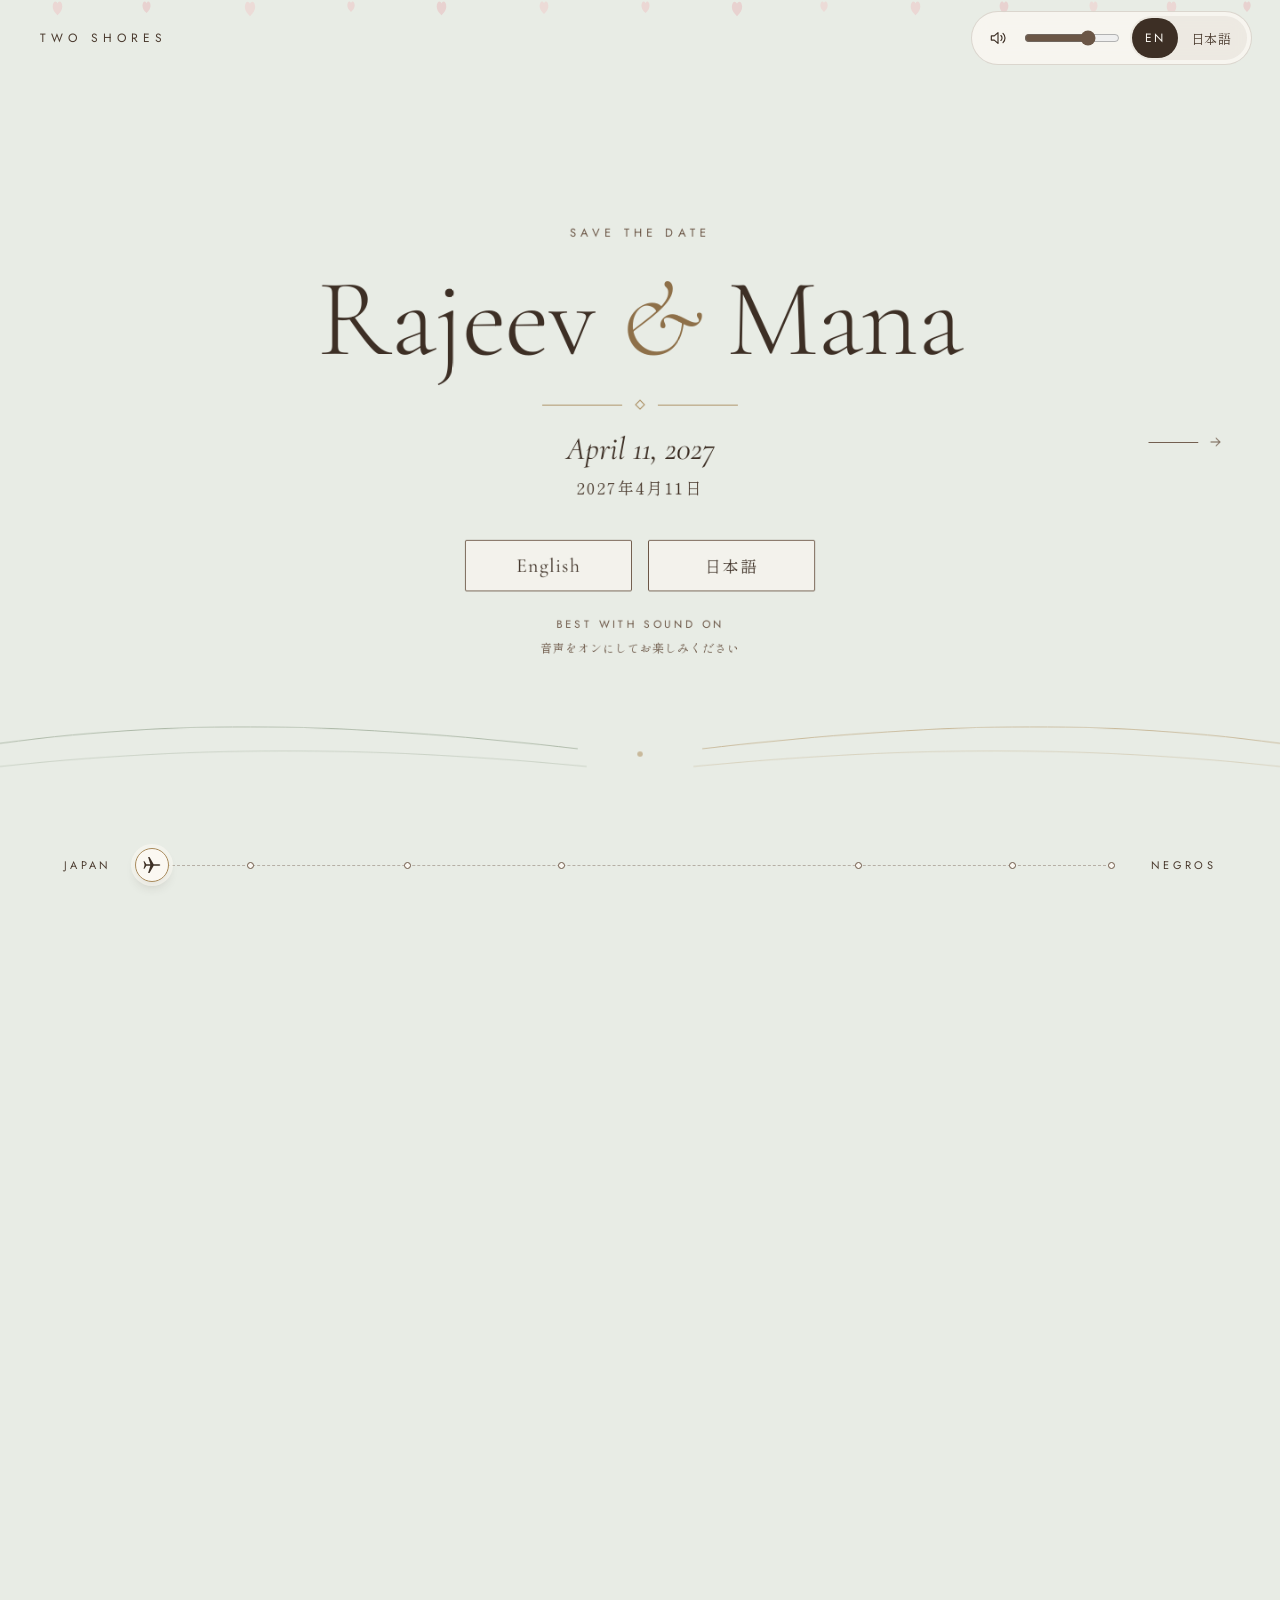
==== commit 7b12f27c: "Fixed my mistake" ====
--- a/index.html
+++ b/index.html
@@ -4,108 +4,330 @@
 <meta charset="utf-8">
 <meta name="viewport" content="width=device-width, initial-scale=1, viewport-fit=cover">
 <title>Rajeev &amp; Mana · Save the date</title>
-<meta name="description" content="Rajeev &amp; Mana · Save the date · Tap to watch">
-<meta property="og:type" content="video.other">
+<meta name="description" content="Save the date · Rajeev &amp; Mana · Sunday, April 11, 2027 · Dumaguete, Philippines">
+<meta name="theme-color" content="#E8ECE5">
+<meta property="og:type" content="website">
 <meta property="og:title" content="Rajeev &amp; Mana · Save the date">
-<meta property="og:description" content="Tap to watch our save the date">
-<meta property="og:url" content="https://likshman.github.io/rajeev-and-mana/video/">
-<meta property="og:image" content="https://likshman.github.io/rajeev-and-mana/video/share.jpg">
-<meta property="og:image:width" content="1080">
-<meta property="og:image:height" content="1000">
-<meta property="og:video" content="https://likshman.github.io/rajeev-and-mana/video/save-the-date.mp4">
-<meta property="og:video:type" content="video/mp4">
-<meta name="twitter:card" content="summary">
-<style>
-  :root { --bg:#0c0a08; --cream:#f0e4d0; --gold:#d6b278; --dim:#cbb796; }
-  * { box-sizing:border-box; margin:0; padding:0; }
-  html, body { height:100%; background:var(--bg); color:var(--cream);
-    font-family: "Cormorant Garamond", Georgia, "Times New Roman", serif; overflow:hidden; }
-  video { position:fixed; inset:0; width:100%; height:100%; object-fit:contain; background:var(--bg); }
-
-  .screen { position:fixed; inset:0; z-index:4; display:flex; flex-direction:column; align-items:center;
-    justify-content:center; gap:14px; text-align:center; padding:24px; transition:opacity .6s ease; }
-  .k { letter-spacing:.35em; font-size:15px; color:var(--dim); }
-  h1 { font-style:italic; font-weight:500; font-size:clamp(44px, 12vw, 76px); line-height:1.05; }
-  .rule { width:120px; height:1px; background:var(--gold); margin:6px 0; }
-  .when { color:var(--gold); font-size:20px; letter-spacing:.04em; }
-  #start .top { text-shadow:0 1px 14px rgba(12,10,8,.75), 0 0 2px rgba(12,10,8,.5); }
-  #start .when { color:var(--cream); }
-
-  #start { justify-content:space-between;
-    padding:calc(9vh + env(safe-area-inset-top)) 24px calc(7vh + env(safe-area-inset-bottom));
-    background:
-      linear-gradient(rgba(12,10,8,.55) 0%, rgba(12,10,8,.15) 35%, rgba(12,10,8,.1) 60%, rgba(12,10,8,.7) 100%),
-      url("poster.jpg") center / cover no-repeat, var(--bg);
-    cursor:pointer; }
-  .top, .bottom { display:flex; flex-direction:column; align-items:center; gap:14px; }
-  #go { display:flex; align-items:center; justify-content:center; width:84px; height:84px; padding:0;
-    border:1px solid rgba(240,228,208,.7); background:rgba(12,10,8,.4); border-radius:50%; cursor:pointer;
-    backdrop-filter:blur(6px); -webkit-backdrop-filter:blur(6px); }
-  #go .tri { width:0; height:0; margin-left:6px; border-left:24px solid var(--cream);
-    border-top:15px solid transparent; border-bottom:15px solid transparent; }
-  .hint { font-size:15px; color:var(--dim); font-style:italic; }
-
-  #end { background:var(--bg); opacity:0; pointer-events:none; }
-  #end.show { opacity:1; pointer-events:auto; }
-  #end a { color:var(--cream); }
-  .gone { opacity:0; pointer-events:none; }
-</style>
+<meta property="og:description" content="Sunday, April 11, 2027 · Dumaguete, Philippines">
+<meta property="og:image" content="https://likshman.github.io/rajeev-and-mana/assets/og.jpg">
+<meta property="og:url" content="https://likshman.github.io/rajeev-and-mana/">
+<meta name="twitter:card" content="summary_large_image">
+<link rel="icon" href="favicon.svg" type="image/svg+xml">
+<link rel="preconnect" href="https://fonts.googleapis.com">
+<link rel="preconnect" href="https://fonts.gstatic.com" crossorigin>
+<link href="https://fonts.googleapis.com/css2?family=Cormorant+Garamond:ital,wght@0,300;0,400;0,500;1,300;1,400&amp;family=Jost:wght@300;400&amp;family=Shippori+Mincho:wght@400;500&amp;display=swap" rel="stylesheet">
+<link rel="stylesheet" href="style.css">
 </head>
-<body>
-<video id="v" src="save-the-date.mp4" poster="poster.jpg" playsinline webkit-playsinline preload="auto"></video>
-
-<div id="start" class="screen" role="button" aria-label="Play the save the date video">
-  <div class="top">
-    <div class="k">SAVE THE DATE</div>
-    <h1>Rajeev &amp; Mana</h1>
-    <div class="rule"></div>
-  </div>
-  <div class="bottom">
-    <button id="go" type="button" aria-label="Play the video"><span class="tri"></span></button>
-    <div class="hint">Sound on 🔊</div>
-  </div>
-</div>
-
-<div id="end" class="screen" role="status" aria-live="polite">
-  <div class="k">SAVE THE DATE</div>
-  <h1>Rajeev &amp; Mana</h1>
-  <div class="rule"></div>
-  <p class="when">Opening our page in <span id="n">3</span>…</p>
-  <a href="https://likshman.github.io/rajeev-and-mana/">Go now</a>
-</div>
-
-<script>
-  var TARGET = "https://likshman.github.io/rajeev-and-mana/";
-  var DELAY = 3; // seconds after the video ends
-  var v = document.getElementById("v"),
-      start = document.getElementById("start"),
-      end = document.getElementById("end"),
-      n = document.getElementById("n");
-
-  // One tap starts the video with sound (browsers require a tap before playing audio).
-  function begin() {
-    v.muted = false;
-    v.volume = 1;
-    var p = v.play();
-    start.classList.add("gone");
-    if (p && p.catch) p.catch(function () { start.classList.remove("gone"); });
-  }
-  start.addEventListener("click", begin);
-
-  // Tap the video to pause / resume.
-  v.addEventListener("click", function () { v.paused ? v.play() : v.pause(); });
-
-  v.addEventListener("ended", function () {
-    end.classList.add("show");
-    var left = DELAY;
-    n.textContent = left;
-    var t = setInterval(function () {
-      left -= 1;
-      if (left > 0) { n.textContent = left; return; }
-      clearInterval(t);
-      window.location.replace(TARGET);
-    }, 1000);
-  });
-</script>
+<body data-lang="en">
+<div class="bg" id="bg"></div>
+<div class="petals" id="petals" aria-hidden="true">
+<div class="petal" style="left:4%;animation-duration:22s;animation-delay:-2s"><div class="sw" style="animation-duration:4.4s"><svg class="sak" width="13" height="16" viewBox="0 0 20 24"><path d="M10 23C3 17 1 10 4 4C6 1 8.5 2 10 5C11.5 2 14 1 16 4C19 10 17 17 10 23Z" fill="#EBD2D0"/></svg><span class="disc"></span></div></div>
+<div class="petal" style="left:11%;animation-duration:26s;animation-delay:-14s"><div class="sw" style="animation-duration:5.1s"><svg class="sak" width="11" height="14" viewBox="0 0 20 24"><path d="M10 23C3 17 1 10 4 4C6 1 8.5 2 10 5C11.5 2 14 1 16 4C19 10 17 17 10 23Z" fill="#E8CCCB"/></svg><span class="disc"></span></div></div>
+<div class="petal" style="left:19%;animation-duration:20s;animation-delay:-7s"><div class="sw" style="animation-duration:3.8s"><svg class="sak" width="14" height="17" viewBox="0 0 20 24"><path d="M10 23C3 17 1 10 4 4C6 1 8.5 2 10 5C11.5 2 14 1 16 4C19 10 17 17 10 23Z" fill="#EDD7D4"/></svg><span class="disc"></span></div></div>
+<div class="petal" style="left:27%;animation-duration:28s;animation-delay:-20s"><div class="sw" style="animation-duration:4.8s"><svg class="sak" width="10" height="13" viewBox="0 0 20 24"><path d="M10 23C3 17 1 10 4 4C6 1 8.5 2 10 5C11.5 2 14 1 16 4C19 10 17 17 10 23Z" fill="#EBD2D0"/></svg><span class="disc"></span></div></div>
+<div class="petal" style="left:34%;animation-duration:23s;animation-delay:-11s"><div class="sw" style="animation-duration:4.1s"><svg class="sak" width="13" height="16" viewBox="0 0 20 24"><path d="M10 23C3 17 1 10 4 4C6 1 8.5 2 10 5C11.5 2 14 1 16 4C19 10 17 17 10 23Z" fill="#E8CCCB"/></svg><span class="disc"></span></div></div>
+<div class="petal" style="left:42%;animation-duration:25s;animation-delay:-4s"><div class="sw" style="animation-duration:5.4s"><svg class="sak" width="12" height="15" viewBox="0 0 20 24"><path d="M10 23C3 17 1 10 4 4C6 1 8.5 2 10 5C11.5 2 14 1 16 4C19 10 17 17 10 23Z" fill="#EDD7D4"/></svg><span class="disc"></span></div></div>
+<div class="petal" style="left:50%;animation-duration:21s;animation-delay:-16s"><div class="sw" style="animation-duration:3.6s"><svg class="sak" width="11" height="14" viewBox="0 0 20 24"><path d="M10 23C3 17 1 10 4 4C6 1 8.5 2 10 5C11.5 2 14 1 16 4C19 10 17 17 10 23Z" fill="#EBD2D0"/></svg><span class="disc"></span></div></div>
+<div class="petal" style="left:57%;animation-duration:27s;animation-delay:-9s"><div class="sw" style="animation-duration:4.6s"><svg class="sak" width="14" height="17" viewBox="0 0 20 24"><path d="M10 23C3 17 1 10 4 4C6 1 8.5 2 10 5C11.5 2 14 1 16 4C19 10 17 17 10 23Z" fill="#E8CCCB"/></svg><span class="disc"></span></div></div>
+<div class="petal" style="left:64%;animation-duration:24s;animation-delay:-22s"><div class="sw" style="animation-duration:5s"><svg class="sak" width="10" height="13" viewBox="0 0 20 24"><path d="M10 23C3 17 1 10 4 4C6 1 8.5 2 10 5C11.5 2 14 1 16 4C19 10 17 17 10 23Z" fill="#EDD7D4"/></svg><span class="disc"></span></div></div>
+<div class="petal" style="left:71%;animation-duration:22s;animation-delay:-5s"><div class="sw" style="animation-duration:4.2s"><svg class="sak" width="13" height="16" viewBox="0 0 20 24"><path d="M10 23C3 17 1 10 4 4C6 1 8.5 2 10 5C11.5 2 14 1 16 4C19 10 17 17 10 23Z" fill="#EBD2D0"/></svg><span class="disc"></span></div></div>
+<div class="petal" style="left:78%;animation-duration:29s;animation-delay:-13s"><div class="sw" style="animation-duration:3.9s"><svg class="sak" width="12" height="15" viewBox="0 0 20 24"><path d="M10 23C3 17 1 10 4 4C6 1 8.5 2 10 5C11.5 2 14 1 16 4C19 10 17 17 10 23Z" fill="#E8CCCB"/></svg><span class="disc"></span></div></div>
+<div class="petal" style="left:85%;animation-duration:23s;animation-delay:-18s"><div class="sw" style="animation-duration:5.2s"><svg class="sak" width="11" height="14" viewBox="0 0 20 24"><path d="M10 23C3 17 1 10 4 4C6 1 8.5 2 10 5C11.5 2 14 1 16 4C19 10 17 17 10 23Z" fill="#EDD7D4"/></svg><span class="disc"></span></div></div>
+<div class="petal" style="left:91%;animation-duration:26s;animation-delay:-1s"><div class="sw" style="animation-duration:4.5s"><svg class="sak" width="13" height="16" viewBox="0 0 20 24"><path d="M10 23C3 17 1 10 4 4C6 1 8.5 2 10 5C11.5 2 14 1 16 4C19 10 17 17 10 23Z" fill="#EBD2D0"/></svg><span class="disc"></span></div></div>
+<div class="petal" style="left:97%;animation-duration:21s;animation-delay:-10s"><div class="sw" style="animation-duration:4s"><svg class="sak" width="10" height="13" viewBox="0 0 20 24"><path d="M10 23C3 17 1 10 4 4C6 1 8.5 2 10 5C11.5 2 14 1 16 4C19 10 17 17 10 23Z" fill="#E8CCCB"/></svg><span class="disc"></span></div></div>
+</div>
+<audio id="music" src="assets/music.mp3" preload="auto" loop playsinline></audio>
+<textarea id="copybuf" aria-hidden="true" tabindex="-1" style="position:fixed;left:-9999px;top:0;width:1px;height:1px;opacity:0"></textarea>
+
+<header class="top">
+<p class="brand">Two Shores</p>
+<div class="ctlbar">
+<button class="icbtn" id="mute" type="button" aria-label="Mute music" aria-pressed="false">
+<svg class="ic-on" aria-hidden="true" width="20" height="20" viewBox="0 0 24 24" fill="none" stroke="currentColor" stroke-width="1.4" stroke-linejoin="round" stroke-linecap="round"><path d="M4 9.5h3.5L12 5.5v13l-4.5-4H4z"/><path d="M15.5 9a4 4 0 0 1 0 6M18 6.5a7.5 7.5 0 0 1 0 11"/></svg>
+<svg class="ic-off" aria-hidden="true" width="20" height="20" viewBox="0 0 24 24" fill="none" stroke="currentColor" stroke-width="1.4" stroke-linejoin="round" stroke-linecap="round"><path d="M4 9.5h3.5L12 5.5v13l-4.5-4H4z"/><path d="M16 9.5l5 5M21 9.5l-5 5"/></svg>
+</button>
+<input class="vol" id="vol" type="range" min="0" max="100" step="1" value="70" aria-label="Music volume">
+<div class="seg" role="group" aria-label="Language">
+<button type="button" data-setlang="en" aria-pressed="true">EN</button>
+<button type="button" data-setlang="ja" lang="ja" aria-pressed="false">日本語</button>
+</div>
+</div>
+</header>
+
+<main>
+<!-- ================= DESKTOP: horizontal journey ================= -->
+<div class="desk" id="desk">
+<div class="desk-spacer" id="deskSpacer">
+<div class="desk-view">
+<div class="stage" id="stage">
+<div class="track" id="track" style="width:12540px">
+
+<section class="panel" aria-label="Save the date" style="width:1440px">
+<svg aria-hidden="true" width="1440" height="220" viewBox="0 0 1440 220" class="abs" style="left:0;bottom:70px;opacity:.55"><path d="M0 170C220 140 420 150 650 176" fill="none" stroke="#7E9077"/><path d="M0 196C260 168 470 178 660 196" fill="none" stroke="#7E9077" opacity=".5"/><path d="M790 176C1020 150 1220 140 1440 170" fill="none" stroke="#B0915F"/><path d="M780 196C970 178 1180 168 1440 196" fill="none" stroke="#B0915F" opacity=".5"/><circle cx="720" cy="182" r="3" fill="#B0915F"/></svg>
+<div data-rv="1" class="abs" style="left:0;right:0;top:196px;display:flex;flex-direction:column;align-items:center;text-align:center">
+<p class="sans" style="font-size:13px;letter-spacing:.4em;text-transform:uppercase;color:#6B5646">Save the date</p>
+<h1 style="margin-top:26px;font-weight:300;font-size:124px;line-height:1;letter-spacing:-.01em">Rajeev <span style="font-style:italic;color:#8E7049">&amp;</span> Mana</h1>
+<div aria-hidden="true" style="display:flex;align-items:center;gap:16px;margin-top:30px"><span style="width:90px;height:1px;background:#A88A5B"></span><span style="width:8px;height:8px;transform:rotate(45deg);border:1px solid #A88A5B"></span><span style="width:90px;height:1px;background:#A88A5B"></span></div>
+<p style="margin-top:26px;font-style:italic;font-size:36px;line-height:1.1">April 11, 2027</p>
+<p lang="ja" style="margin-top:10px;font-size:18px;letter-spacing:.14em;color:#4A3A2E">2027年4月11日</p>
+<div style="display:flex;gap:18px;margin-top:46px">
+<button class="gbtn" type="button" data-choose="en">English</button>
+<button class="gbtn" type="button" lang="ja" data-choose="ja">日本語</button>
+</div>
+<p class="sans" style="margin-top:28px;font-size:12px;letter-spacing:.28em;text-transform:uppercase;color:#6B5646">Best with sound on</p>
+<p lang="ja" style="margin-top:8px;font-size:13px;letter-spacing:.08em;color:#6B5646">音声をオンにしてお楽しみください</p>
+</div>
+<div class="hint-wrap abs" aria-hidden="true" style="right:64px;top:432px;align-items:center;gap:10px;color:#6B5646"><span style="width:56px;height:1px;background:#6B5646"></span><svg class="hint" width="18" height="18" viewBox="0 0 24 24" fill="none" stroke="currentColor" stroke-width="1.4"><path d="M5 12h14M13 6l6 6-6 6"/></svg></div>
+</section>
+
+<section class="panel" aria-label="Japan" style="width:2300px">
+<div data-rv="1" class="abs" style="left:140px;top:236px;width:500px">
+<p class="eyebrow"><span class="en">Japan</span><span class="ja" lang="ja">日本</span></p>
+<h2 class="h-italic" style="font-size:66px"><span class="en" style="display:block">It began on one shore…</span><span class="ja h-ja" lang="ja" style="font-size:36px">物語は、ひとつの岸から始まりました</span></h2>
+<p class="body-copy" style="margin-top:30px;width:440px;font-size:22px"><span class="en">Ramen nights, mountain villages, Fuji in the cold. Our first chapters were written in Japan.</span><span class="ja body-ja" lang="ja" style="font-size:17px">ラーメンの夜、山あいの村、冬の富士山。ふたりの最初の章は日本で綴られました。</span></p>
+</div>
+<figure class="ph abs" data-d="1" data-rv="1" style="left:700px;top:150px;width:320px"><div class="par"><div class="frame"><div class="ib" style="aspect-ratio:3/4"><img data-src="assets/15-hakone-fuji.jpg" alt="Rajeev and Mana in winter coats with snow-capped Fuji behind, Hakone"></div></div></div><figcaption class="cap">Hakone · Fuji</figcaption></figure>
+<figure class="ph abs" data-d="3" data-rv="2" style="left:1070px;top:320px;width:290px"><div class="par"><div class="frame"><div class="ib" style="aspect-ratio:3/4"><img data-src="assets/02-ramen-shop.jpg" alt="Raising glasses over bowls of ramen"></div></div></div><figcaption class="cap">A ramen night</figcaption></figure>
+<figure class="ph abs" data-d="2" data-rv="1" style="left:1410px;top:112px;width:290px"><div class="par"><div class="frame"><div class="ib" style="aspect-ratio:9/16"><img data-src="assets/01-village-thatched-roofs.jpg" alt="Sitting on a fence above a village of thatched roofs"></div></div></div><figcaption class="cap">A mountain village</figcaption></figure>
+<figure class="ph abs" data-d="1" data-rv="2" style="left:1760px;top:112px;width:340px"><div class="par"><div class="frame"><div class="ib" style="aspect-ratio:3/2"><img data-src="assets/07-skytree-cloud.jpg" alt="Sitting on a cloud seat high above the Tokyo night lights"></div></div></div><figcaption class="cap">Tokyo Skytree</figcaption></figure>
+<figure class="ph abs" data-d="3" data-rv="3" style="left:1820px;top:400px;width:260px"><div class="par"><div class="frame"><div class="ib" style="aspect-ratio:3/4"><img data-src="assets/10-ushiku-daibutsu.jpg" alt="Smiling at a table in front of the great standing Buddha at Ushiku"></div></div></div><figcaption class="cap">Ushiku Daibutsu</figcaption></figure>
+</section>
+
+<section class="panel" aria-label="The crossing" style="width:2240px">
+<svg aria-hidden="true" width="2240" height="150" class="abs" style="left:0;bottom:70px;opacity:.3;-webkit-mask-image:linear-gradient(to bottom,transparent,#000 70%);mask-image:linear-gradient(to bottom,transparent,#000 70%)"><defs><pattern id="sgDesk" width="40" height="20" patternUnits="userSpaceOnUse"><g fill="#E6E9DF" stroke="#6F8468"><circle cx="0" cy="10" r="18"/><circle cx="0" cy="10" r="13"/><circle cx="0" cy="10" r="8"/><circle cx="40" cy="10" r="18"/><circle cx="40" cy="10" r="13"/><circle cx="40" cy="10" r="8"/><circle cx="20" cy="20" r="18"/><circle cx="20" cy="20" r="13"/><circle cx="20" cy="20" r="8"/></g></pattern></defs><rect width="2240" height="150" fill="url(#sgDesk)"/></svg>
+<svg aria-hidden="true" width="2240" height="900" class="abs" style="left:0;top:0;pointer-events:none"><path d="M650 176C930 70 1480 60 1800 168" fill="none" stroke="#A88A5B" stroke-width="1.2" stroke-dasharray="2 9" stroke-linecap="round"/></svg>
+<div data-rv="1" class="abs" style="left:110px;top:140px;display:flex;align-items:stretch;height:64px;background:#FBF8F2;box-shadow:0 18px 40px -24px rgba(61,47,37,.5)">
+<div style="display:flex;align-items:center;gap:14px;padding:0 22px;border-right:1px dashed rgba(107,86,70,.4)"><svg aria-hidden="true" width="20" height="20" viewBox="0 0 24 24" fill="none" stroke="#6B5646" stroke-width="1.3" stroke-linejoin="round"><path d="M22 12c0-.6-.9-1-2-1h-6L9 2.5H7.3L10 11H5.2L3 7.5H1.8L3 11.3v1.4l-1.2 3.8H3L5.2 13H10l-2.7 8.5H9L14 13h6c1.1 0 2-.4 2-1z"/></svg><span class="sans" style="font-size:11px;letter-spacing:.3em;text-transform:uppercase;color:#6B5646">Flight</span><span class="sans" style="font-size:18px;letter-spacing:.14em">RM 0411</span></div>
+<div class="sans" style="display:flex;align-items:center;padding:0 24px;font-size:18px;letter-spacing:.2em">TYO <span aria-hidden="true" style="margin:0 12px;color:#A88A5B">→</span><span class="sr">to</span> DGT</div>
+</div>
+<div data-rv="2" class="abs" style="left:110px;top:262px;width:540px">
+<h2 class="h-italic" style="font-size:60px;line-height:1.06"><span class="en" style="display:block">A pilot. A cabin crew. One sky.</span><span class="ja h-ja" lang="ja" style="font-size:34px">パイロットと客室乗務員。同じ空の下で</span></h2>
+<p class="body-copy" style="margin-top:30px;width:470px;font-size:21px;line-height:1.6"><span class="en">We met on our first Narita flight together, over drinks with the crew at the hotel. Then we kept running into each other near home, and finally went out.</span><span class="ja body-ja" lang="ja" style="font-size:16px">初めて一緒に乗務した成田便で、ホテルでのクルーとの食事の席で出会いました。その後も家の近くで何度も偶然会い、やがてデートをするようになりました。</span></p>
+</div>
+<figure class="ph abs" data-d="2" data-rv="1" style="left:740px;top:200px;width:290px"><div class="par"><div class="frame"><div class="ib" style="aspect-ratio:3/4"><img data-src="assets/05-cockpit-selfie-1.jpg" alt="Selfie in the cockpit, Mana in cabin crew uniform behind Rajeev"></div></div></div></figure>
+<figure class="ph abs" data-d="1" data-rv="2" style="left:1070px;top:340px;width:270px"><div class="par"><div class="frame"><div class="ib" style="aspect-ratio:3/4"><img data-src="assets/12-cockpit-selfie-2.jpg" alt="Another cockpit selfie, both in uniform"></div></div></div></figure>
+<figure class="ph abs" data-d="3" data-rv="1" style="left:1380px;top:190px;width:370px"><div class="par"><div class="frame"><div class="ib" style="aspect-ratio:4/3"><img data-src="assets/08-uniform-selfie.jpg" alt="Selfie in uniform, pilot shirt and red cabin crew jacket"></div></div></div></figure>
+<figure class="ph abs" data-d="2" data-rv="2" style="left:1800px;top:150px;width:360px"><div class="par"><div class="frame"><div class="ib" style="aspect-ratio:2/3"><img data-src="assets/20-okinawa-plane.jpg" alt="A plane passing overhead as Mana leans over a railing toward Rajeev, Okinawa"></div></div></div></figure>
+</section>
+
+<section class="panel" id="dProp" data-yes="0" aria-label="The proposal" style="width:1440px">
+<div class="abs" style="left:150px;top:250px;width:520px">
+<h2 class="h-italic" style="font-size:76px;line-height:1.02"><span class="en"><span style="display:block">Okinawa,</span><span style="display:block">May 7, 2026.</span></span><span class="ja h-ja" lang="ja" style="font-size:42px;line-height:1.5;letter-spacing:.06em">2026年5月7日、沖縄。</span></h2>
+<div aria-hidden="true" style="display:flex;gap:10px;margin-top:40px"><span class="tick"></span><span class="tick"></span><span class="tick"></span><span class="tick"></span></div>
+<p class="yes" aria-live="polite" style="margin-top:54px;font-style:italic;font-size:52px;line-height:1.1;color:#5A4434"><span class="en">She said yes.</span><span class="ja" lang="ja" style="font-style:normal;font-size:32px;letter-spacing:.06em">彼女は「はい」と答えました</span></p>
+</div>
+<div class="abs" style="left:790px;top:104px;width:460px;height:690px;background:#FBF8F2;box-shadow:0 1px 0 rgba(61,47,37,.05),0 30px 60px -30px rgba(61,47,37,.55)">
+<div class="wl"><img data-src="assets/48-proposal-lighthouse-wide.jpg" alt="Rajeev kneels with the ring below a white lighthouse, Okinawa"></div>
+<div class="wl"><img data-src="assets/45-proposal-ring-1.jpg" alt="Rajeev opens the ring box as Mana holds out her hand"></div>
+<div class="wl"><img data-src="assets/47-proposal-hand-hold.jpg" alt="Rajeev slips the ring onto Mana's finger"></div>
+<div class="wl"><img data-src="assets/24-okinawa-lift-lighthouse.jpg" alt="Rajeev lifts Mana, arms raised, the lighthouse behind them"></div>
+<span class="edge"></span><span class="edge"></span><span class="edge"></span><span class="edge"></span>
+</div>
+</section>
+
+<section class="panel" aria-label="Negros" style="width:2240px">
+<div class="cz abs" data-rv="1" aria-hidden="true" style="left:150px;top:104px;width:480px">
+<div class="cz-crown"></div>
+<div class="cz-frame" style="height:560px"><div class="cz-view">
+<svg width="100%" height="100%" viewBox="0 0 400 520" preserveAspectRatio="xMidYMax slice"><circle cx="292" cy="150" r="34" fill="#FFF4DC" opacity=".85"/><path d="M0 330C60 296 120 286 180 306C240 326 300 276 400 296L400 520L0 520Z" fill="#B3BFA3"/><path d="M0 380C80 350 160 370 240 360C320 350 360 370 400 360L400 520L0 520Z" fill="#94A486"/><path d="M0 440C100 424 220 446 400 430L400 520L0 520Z" fill="#7A8C6E"/></svg>
+<div class="sash sash-l"></div><div class="sash sash-r"></div>
+</div></div>
+<div class="cz-sill"></div>
+<div class="cz-vent"><span class="bal"></span><span class="bal"></span><span class="bal"></span><span class="bal"></span><span class="bal"></span><span class="bal"></span><span class="bal"></span><span class="bal"></span><span class="bal"></span><span class="bal"></span></div>
+</div>
+<div data-rv="2" class="abs" style="left:720px;top:250px;width:480px">
+<p class="eyebrow"><span class="en">Negros</span><span class="ja" lang="ja">ネグロス</span></p>
+<h2 class="h-italic" style="font-size:66px"><span class="en" style="display:block">…and it continues on another.</span><span class="ja h-ja" lang="ja" style="font-size:36px">そして、もうひとつの岸へ</span></h2>
+<p class="body-copy" style="margin-top:30px;width:440px;font-size:22px"><span class="en">Capiz windows, warm lights and the green hills of Negros. This is where the next chapter starts.</span><span class="ja body-ja" lang="ja" style="font-size:17px">カピス貝の窓、あたたかな灯り、ネグロスの緑の丘。ここから次の章が始まります。</span></p>
+</div>
+<figure class="ph abs" data-d="2" data-rv="1" style="left:1290px;top:130px;width:320px"><div class="par"><div class="frame"><div class="ib" style="aspect-ratio:3/4"><img data-src="assets/09-mayon-lift.jpg" alt="Mana playfully lifting Rajeev on a lawn with Mayon Volcano behind"></div></div></div><figcaption class="cap">Albay · Mayon</figcaption></figure>
+<figure class="ph abs" data-d="3" data-rv="2" style="left:1690px;top:300px;width:430px"><div class="par"><div class="frame"><div class="ib" style="aspect-ratio:4/3"><img data-src="assets/50-the-ruins-selfie.jpg" alt="Selfie by a tiered fountain in front of the arched mansion ruins in Talisay"></div></div></div><figcaption class="cap">Talisay · The Ruins</figcaption></figure>
+</section>
+
+<section class="panel" aria-label="The date" style="width:1440px">
+<div data-rv="1" class="abs" style="left:130px;top:150px;width:680px;container-type:inline-size">
+<p class="eyebrow"><span class="en">Save the date</span><span class="ja">Save the Date</span></p>
+<p style="font-weight:300;font-style:italic;font-size:min(22cqi,180px);line-height:.95;white-space:nowrap;letter-spacing:-.01em"><span class="en">April 11</span><span class="ja" style="font-style:normal">4<span lang="ja" style="font-size:.62em;margin:0 .04em">月</span>11<span lang="ja" style="font-size:.62em;margin-left:.04em">日</span></span></p>
+<p style="margin-top:6px;font-weight:300;font-size:min(9cqi,64px);line-height:1;letter-spacing:.24em;color:#6B5646"><span class="en">2027</span><span class="ja">2027<span lang="ja" style="font-size:.6em;letter-spacing:0">年</span></span></p>
+<p class="sans" style="margin-top:34px;font-size:14px;letter-spacing:.3em;text-transform:uppercase;color:#4A3A2E"><span class="en">Sunday · Dumaguete, Philippines</span><span class="ja" lang="ja" style="font-size:17px;letter-spacing:.12em;text-transform:none">日曜日・フィリピン、ドゥマゲテ</span></p>
+<div class="timer" role="timer" aria-label="Countdown to April 11, 2027" style="margin-top:44px;max-width:520px">
+<div><div class="cdn" data-cd="d">—</div><div class="cdl"><span class="en">Days</span><span class="ja" lang="ja">日</span></div></div>
+<div><div class="cdn" data-cd="h">—</div><div class="cdl"><span class="en">Hours</span><span class="ja" lang="ja">時間</span></div></div>
+<div><div class="cdn" data-cd="m">—</div><div class="cdl"><span class="en">Minutes</span><span class="ja" lang="ja">分</span></div></div>
+<div><div class="cdn" data-cd="s">—</div><div class="cdl"><span class="en">Seconds</span><span class="ja" lang="ja">秒</span></div></div>
+</div>
+</div>
+<figure class="ph abs" data-d="2" data-rv="2" style="left:880px;top:104px;width:450px"><div class="par"><div class="frame"><div class="ib" style="aspect-ratio:2/3"><img data-src="assets/23-okinawa-faces-macro.jpg" alt="Close-up of Rajeev and Mana, foreheads touching in golden light"></div></div></div></figure>
+</section>
+
+<section class="panel" aria-label="Save it" style="width:1440px">
+<figure class="ph abs" data-d="2" data-rv="1" style="left:110px;top:190px;width:630px"><div class="par"><div class="frame"><div class="ib" style="aspect-ratio:3/2"><img data-src="assets/33-okinawa-hands-swing.jpg" alt="Holding hands and leaning back at sunset, the lighthouse in the distance"></div></div></div></figure>
+<div data-rv="2" class="abs" style="left:830px;top:150px;width:500px">
+<h2 class="h-italic" style="font-size:58px;line-height:1.05"><span class="en" style="display:block">Book your flight to Dumaguete.</span><span class="ja h-ja" lang="ja" style="font-size:32px">ドゥマゲテへの航空券をご手配ください</span></h2>
+<p class="body-copy" style="margin-top:24px;font-size:21px"><span class="en">Sunday, April 11, 2027 in Dumaguete, Philippines. More details will follow with the invitation.</span><span class="ja body-ja" lang="ja" style="font-size:16px">2027年4月11日（日）、フィリピン・ドゥマゲテにて。詳細は招待状でお知らせします。</span></p>
+<p class="eyebrow" style="margin:34px 0 14px">Add to Calendar</p>
+<div style="display:grid;grid-template-columns:repeat(2,minmax(0,1fr));gap:12px">
+<a class="cal" data-cal="apple" href="assets/save-the-date-en.ics">iCloud</a>
+<a class="cal" data-cal="google" href="#" target="_blank" rel="noopener">Google</a>
+<a class="cal" data-cal="outlook" href="#" target="_blank" rel="noopener">Outlook</a>
+<a class="cal" data-cal="o365" href="#" target="_blank" rel="noopener">Office 365</a>
+<a class="cal" data-cal="yahoo" href="#" target="_blank" rel="noopener" style="grid-column:1/-1">Yahoo</a>
+</div>
+<p style="margin-top:26px;font-style:italic;font-size:44px;line-height:1">Rajeev <span style="color:#8E7049">&amp;</span> Mana</p>
+</div>
+</section>
+
+</div>
+</div>
+</div>
+</div>
+</div>
+
+<!-- ================= PHONE / NARROW: vertical story ================= -->
+<div class="mob" id="mob">
+
+<section class="m-gate" data-msec aria-label="Save the date">
+<svg aria-hidden="true" width="100%" height="120" viewBox="0 0 390 120" preserveAspectRatio="none" style="position:absolute;left:0;bottom:70px;opacity:.55"><path d="M0 90C60 74 120 78 178 94" fill="none" stroke="#7E9077"/><path d="M212 94C270 78 330 74 390 90" fill="none" stroke="#B0915F"/><circle cx="195" cy="98" r="2.5" fill="#B0915F"/></svg>
+<div data-rv="1" style="display:flex;flex-direction:column;align-items:center;width:100%">
+<p class="sans" style="font-size:11px;letter-spacing:.38em;text-transform:uppercase;color:#6B5646">Save the date</p>
+<h1 style="margin-top:22px;font-weight:300;font-size:clamp(44px,14vw,64px);line-height:1;letter-spacing:-.01em;white-space:nowrap">Rajeev <span style="font-style:italic;color:#8E7049">&amp;</span> Mana</h1>
+<div aria-hidden="true" style="display:flex;align-items:center;gap:12px;margin-top:24px"><span style="width:56px;height:1px;background:#A88A5B"></span><span style="width:7px;height:7px;transform:rotate(45deg);border:1px solid #A88A5B"></span><span style="width:56px;height:1px;background:#A88A5B"></span></div>
+<p style="margin-top:22px;font-style:italic;font-size:30px;line-height:1.1">April 11, 2027</p>
+<p lang="ja" style="margin-top:8px;font-size:16px;letter-spacing:.14em;color:#4A3A2E">2027年4月11日</p>
+<div style="display:flex;gap:12px;width:100%;max-width:400px;margin-top:40px">
+<button class="gbtn" type="button" data-choose="en">English</button>
+<button class="gbtn" type="button" lang="ja" data-choose="ja">日本語</button>
+</div>
+<p class="sans" style="margin-top:24px;font-size:11px;letter-spacing:.26em;text-transform:uppercase;color:#6B5646">Best with sound on</p>
+<p lang="ja" style="margin-top:8px;font-size:12px;letter-spacing:.06em;color:#6B5646">音声をオンにしてお楽しみください</p>
+</div>
+<div class="hint-wrap" aria-hidden="true" style="position:absolute;left:50%;bottom:96px;margin-left:-10px"><svg class="hint" width="20" height="20" viewBox="0 0 24 24" fill="none" stroke="#6B5646" stroke-width="1.4"><path d="M12 5v14M6 13l6 6 6-6"/></svg></div>
+</section>
+
+<section class="m-sec" data-msec aria-label="Japan" style="padding-top:96px;padding-bottom:40px">
+<div data-rv="1">
+<p class="eyebrow"><span class="en">Japan</span><span class="ja" lang="ja">日本</span></p>
+<h2 class="h-italic" style="font-size:46px"><span class="en" style="display:block">It began on one shore…</span><span class="ja h-ja" lang="ja" style="font-size:26px">物語は、ひとつの岸から始まりました</span></h2>
+<p class="body-copy" style="margin-top:22px;font-size:19px"><span class="en">Ramen nights, mountain villages, Fuji in the cold. Our first chapters were written in Japan.</span><span class="ja body-ja" lang="ja" style="font-size:15px">ラーメンの夜、山あいの村、冬の富士山。ふたりの最初の章は日本で綴られました。</span></p>
+</div>
+<div class="m-col">
+<figure class="ph" data-rv="1" data-drift style="width:69%"><div class="dr"><div class="frame"><div class="ib" style="aspect-ratio:3/4"><img data-src="assets/15-hakone-fuji.jpg" loading="lazy" alt="Rajeev and Mana in winter coats with snow-capped Fuji behind, Hakone"></div></div><figcaption class="cap">Hakone · Fuji</figcaption></div></figure>
+<figure class="ph" data-rv="1" data-drift style="width:60%;align-self:flex-end"><div class="dr"><div class="frame"><div class="ib" style="aspect-ratio:3/4"><img data-src="assets/02-ramen-shop.jpg" loading="lazy" alt="Raising glasses over bowls of ramen"></div></div><figcaption class="cap">A ramen night</figcaption></div></figure>
+<figure class="ph" data-rv="1" data-drift style="width:61%;align-self:center"><div class="dr"><div class="frame"><div class="ib" style="aspect-ratio:9/16"><img data-src="assets/01-village-thatched-roofs.jpg" loading="lazy" alt="Sitting on a fence above a village of thatched roofs"></div></div><figcaption class="cap">A mountain village</figcaption></div></figure>
+<figure class="ph" data-rv="1" data-drift style="width:58%"><div class="dr"><div class="frame"><div class="ib" style="aspect-ratio:3/4"><img data-src="assets/10-ushiku-daibutsu.jpg" loading="lazy" alt="Smiling at a table in front of the great standing Buddha at Ushiku"></div></div><figcaption class="cap">Ushiku Daibutsu</figcaption></div></figure>
+<figure class="ph" data-rv="1" data-drift style="width:100%"><div class="dr"><div class="frame"><div class="ib" style="aspect-ratio:3/2"><img data-src="assets/07-skytree-cloud.jpg" loading="lazy" alt="Sitting on a cloud seat high above the Tokyo night lights"></div></div><figcaption class="cap">Tokyo Skytree</figcaption></div></figure>
+</div>
+</section>
+
+<section class="m-sec" data-msec aria-label="The crossing" style="padding-bottom:60px">
+<div data-rv="1" style="display:flex;align-items:stretch;height:56px;background:#FBF8F2;box-shadow:0 14px 30px -20px rgba(61,47,37,.5)">
+<div style="display:flex;align-items:center;gap:10px;padding:0 14px;border-right:1px dashed rgba(107,86,70,.4)"><svg aria-hidden="true" width="18" height="18" viewBox="0 0 24 24" fill="none" stroke="#6B5646" stroke-width="1.3" stroke-linejoin="round"><path d="M22 12c0-.6-.9-1-2-1h-6L9 2.5H7.3L10 11H5.2L3 7.5H1.8L3 11.3v1.4l-1.2 3.8H3L5.2 13H10l-2.7 8.5H9L14 13h6c1.1 0 2-.4 2-1z"/></svg><span class="sans" style="font-size:10px;letter-spacing:.26em;text-transform:uppercase;color:#6B5646">Flight</span><span class="sans" style="font-size:15px;letter-spacing:.12em;white-space:nowrap">RM 0411</span></div>
+<div class="sans" style="display:flex;align-items:center;justify-content:center;flex:1 1 auto;font-size:15px;letter-spacing:.16em;white-space:nowrap">TYO <span aria-hidden="true" style="margin:0 8px;color:#A88A5B">→</span><span class="sr">to</span> DGT</div>
+</div>
+<div data-rv="1" style="margin-top:40px">
+<h2 class="h-italic" style="font-size:42px;line-height:1.06"><span class="en" style="display:block">A pilot. A cabin crew. One sky.</span><span class="ja h-ja" lang="ja" style="font-size:25px">パイロットと客室乗務員。同じ空の下で</span></h2>
+<p class="body-copy" style="margin-top:22px;font-size:19px;line-height:1.6"><span class="en">We met on our first Narita flight together, over drinks with the crew at the hotel. Then we kept running into each other near home, and finally went out.</span><span class="ja body-ja" lang="ja" style="font-size:15px">初めて一緒に乗務した成田便で、ホテルでのクルーとの食事の席で出会いました。その後も家の近くで何度も偶然会い、やがてデートをするようになりました。</span></p>
+</div>
+<div style="display:grid;grid-template-columns:repeat(2,minmax(0,1fr));gap:14px;margin-top:40px">
+<figure class="ph" data-rv="1" data-drift><div class="dr"><div class="frame"><div class="ib" style="aspect-ratio:3/4"><img data-src="assets/05-cockpit-selfie-1.jpg" loading="lazy" alt="Selfie in the cockpit, Mana in cabin crew uniform behind Rajeev"></div></div></div></figure>
+<figure class="ph" data-rv="1" data-drift style="margin-top:52px"><div class="dr"><div class="frame"><div class="ib" style="aspect-ratio:3/4"><img data-src="assets/12-cockpit-selfie-2.jpg" loading="lazy" alt="Another cockpit selfie, both in uniform"></div></div></div></figure>
+</div>
+<figure class="ph" data-rv="1" data-drift style="margin-top:26px"><div class="dr"><div class="frame"><div class="ib" style="aspect-ratio:4/3"><img data-src="assets/08-uniform-selfie.jpg" loading="lazy" alt="Selfie in uniform, pilot shirt and red cabin crew jacket"></div></div></div></figure>
+<figure class="ph" data-rv="1" data-drift style="width:76%;margin:30px 0 0 auto"><div class="dr"><div class="frame"><div class="ib" style="aspect-ratio:2/3"><img data-src="assets/20-okinawa-plane.jpg" loading="lazy" alt="A plane passing overhead as Mana leans over a railing toward Rajeev, Okinawa"></div></div></div></figure>
+<svg aria-hidden="true" width="100%" height="70" style="display:block;margin-top:30px;opacity:.3;-webkit-mask-image:linear-gradient(to bottom,transparent,#000 70%);mask-image:linear-gradient(to bottom,transparent,#000 70%)"><defs><pattern id="sgPhone" width="32" height="16" patternUnits="userSpaceOnUse"><g fill="#E6E9DF" stroke="#6F8468"><circle cx="0" cy="8" r="14"/><circle cx="0" cy="8" r="10"/><circle cx="0" cy="8" r="6"/><circle cx="32" cy="8" r="14"/><circle cx="32" cy="8" r="10"/><circle cx="32" cy="8" r="6"/><circle cx="16" cy="16" r="14"/><circle cx="16" cy="16" r="10"/><circle cx="16" cy="16" r="6"/></g></pattern></defs><rect width="100%" height="70" fill="url(#sgPhone)"/></svg>
+</section>
+
+<section class="m-prop" id="mProp" data-msec data-yes="0" aria-label="The proposal">
+<div class="m-prop-in">
+<h2 class="h-italic" style="font-size:40px"><span class="en"><span style="display:block">Okinawa,</span><span style="display:block">May 7, 2026.</span></span><span class="ja h-ja" lang="ja" style="font-size:26px;letter-spacing:.06em">2026年5月7日、沖縄。</span></h2>
+<div aria-hidden="true" style="display:flex;gap:8px;margin-top:16px"><span class="tick"></span><span class="tick"></span><span class="tick"></span><span class="tick"></span></div>
+<div class="m-frame">
+<div class="wl"><img data-src="assets/48-proposal-lighthouse-wide.jpg" alt="Rajeev kneels with the ring below a white lighthouse, Okinawa"></div>
+<div class="wl"><img data-src="assets/45-proposal-ring-1.jpg" alt="Rajeev opens the ring box as Mana holds out her hand"></div>
+<div class="wl"><img data-src="assets/47-proposal-hand-hold.jpg" alt="Rajeev slips the ring onto Mana's finger"></div>
+<div class="wl"><img data-src="assets/24-okinawa-lift-lighthouse.jpg" alt="Rajeev lifts Mana, arms raised, the lighthouse behind them"></div>
+<span class="edge"></span><span class="edge"></span><span class="edge"></span><span class="edge"></span>
+</div>
+<p class="yes" aria-live="polite" style="margin-top:20px;font-style:italic;font-size:34px;line-height:1.1;color:#5A4434"><span class="en">She said yes.</span><span class="ja" lang="ja" style="font-style:normal;font-size:22px;letter-spacing:.06em">彼女は「はい」と答えました</span></p>
+</div>
+</section>
+
+<section class="m-sec" data-msec aria-label="Negros" style="padding-top:90px">
+<div class="cz" data-rv="1" aria-hidden="true" style="width:80%;max-width:320px;margin:0 auto">
+<div class="cz-crown"></div>
+<div class="cz-frame" style="height:330px"><div class="cz-view">
+<svg width="100%" height="100%" viewBox="0 0 400 520" preserveAspectRatio="xMidYMax slice"><circle cx="292" cy="150" r="34" fill="#FFF4DC" opacity=".85"/><path d="M0 330C60 296 120 286 180 306C240 326 300 276 400 296L400 520L0 520Z" fill="#B3BFA3"/><path d="M0 380C80 350 160 370 240 360C320 350 360 370 400 360L400 520L0 520Z" fill="#94A486"/><path d="M0 440C100 424 220 446 400 430L400 520L0 520Z" fill="#7A8C6E"/></svg>
+<div class="sash sash-l"></div><div class="sash sash-r"></div>
+</div></div>
+<div class="cz-sill"></div>
+<div class="cz-vent"><span class="bal"></span><span class="bal"></span><span class="bal"></span><span class="bal"></span><span class="bal"></span><span class="bal"></span><span class="bal"></span><span class="bal"></span></div>
+</div>
+<div data-rv="1" style="margin-top:50px">
+<p class="eyebrow"><span class="en">Negros</span><span class="ja" lang="ja">ネグロス</span></p>
+<h2 class="h-italic" style="font-size:46px"><span class="en" style="display:block">…and it continues on another.</span><span class="ja h-ja" lang="ja" style="font-size:26px">そして、もうひとつの岸へ</span></h2>
+<p class="body-copy" style="margin-top:22px;font-size:19px"><span class="en">Capiz windows, warm lights and the green hills of Negros. This is where the next chapter starts.</span><span class="ja body-ja" lang="ja" style="font-size:15px">カピス貝の窓、あたたかな灯り、ネグロスの緑の丘。ここから次の章が始まります。</span></p>
+</div>
+<div class="m-col">
+<figure class="ph" data-rv="1" data-drift style="width:68%"><div class="dr"><div class="frame"><div class="ib" style="aspect-ratio:3/4"><img data-src="assets/09-mayon-lift.jpg" loading="lazy" alt="Mana playfully lifting Rajeev on a lawn with Mayon Volcano behind"></div></div><figcaption class="cap">Albay · Mayon</figcaption></div></figure>
+<figure class="ph" data-rv="1" data-drift style="width:100%"><div class="dr"><div class="frame"><div class="ib" style="aspect-ratio:4/3"><img data-src="assets/50-the-ruins-selfie.jpg" loading="lazy" alt="Selfie by a tiered fountain in front of the arched mansion ruins in Talisay"></div></div><figcaption class="cap">Talisay · The Ruins</figcaption></div></figure>
+</div>
+</section>
+
+<section class="m-sec" data-msec aria-label="The date" style="padding-top:90px">
+<div data-rv="1" style="container-type:inline-size;width:100%">
+<p class="eyebrow"><span class="en">Save the date</span><span class="ja">Save the Date</span></p>
+<p style="font-weight:300;font-style:italic;font-size:min(25cqi,120px);line-height:.95;white-space:nowrap;letter-spacing:-.01em"><span class="en">April 11</span><span class="ja" style="font-style:normal">4<span lang="ja" style="font-size:.62em;margin:0 .04em">月</span>11<span lang="ja" style="font-size:.62em;margin-left:.04em">日</span></span></p>
+<p style="margin-top:6px;font-weight:300;font-size:min(11cqi,48px);line-height:1;letter-spacing:.24em;color:#6B5646"><span class="en">2027</span><span class="ja">2027<span lang="ja" style="font-size:.6em;letter-spacing:0">年</span></span></p>
+<p class="sans" style="margin-top:26px;font-size:11px;line-height:1.7;letter-spacing:.22em;text-transform:uppercase;color:#4A3A2E"><span class="en">Sunday · Dumaguete, Philippines</span><span class="ja" lang="ja" style="font-size:15px;letter-spacing:.1em;text-transform:none">日曜日・フィリピン、ドゥマゲテ</span></p>
+<div class="timer" role="timer" aria-label="Countdown to April 11, 2027" style="margin-top:30px">
+<div><div class="cdn" data-cd="d">—</div><div class="cdl"><span class="en">Days</span><span class="ja" lang="ja">日</span></div></div>
+<div><div class="cdn" data-cd="h">—</div><div class="cdl"><span class="en">Hours</span><span class="ja" lang="ja">時間</span></div></div>
+<div><div class="cdn" data-cd="m">—</div><div class="cdl"><span class="en">Minutes</span><span class="ja" lang="ja">分</span></div></div>
+<div><div class="cdn" data-cd="s">—</div><div class="cdl"><span class="en">Seconds</span><span class="ja" lang="ja">秒</span></div></div>
+</div>
+</div>
+<figure class="ph" data-rv="1" data-drift style="width:82%;margin:40px 0 0 auto"><div class="dr"><div class="frame"><div class="ib" style="aspect-ratio:2/3"><img data-src="assets/23-okinawa-faces-macro.jpg" loading="lazy" alt="Close-up of Rajeev and Mana, foreheads touching in golden light"></div></div></div></figure>
+</section>
+
+<section class="m-sec" data-msec aria-label="Save it" style="padding-top:70px;padding-bottom:60px">
+<figure class="ph" data-rv="1" data-drift><div class="dr"><div class="frame"><div class="ib" style="aspect-ratio:3/2"><img data-src="assets/33-okinawa-hands-swing.jpg" loading="lazy" alt="Holding hands and leaning back at sunset, the lighthouse in the distance"></div></div></div></figure>
+<div data-rv="1" style="margin-top:40px">
+<h2 class="h-italic" style="font-size:40px;line-height:1.06"><span class="en" style="display:block">Book your flight to Dumaguete.</span><span class="ja h-ja" lang="ja" style="font-size:24px">ドゥマゲテへの航空券をご手配ください</span></h2>
+<p class="body-copy" style="margin-top:20px;font-size:19px"><span class="en">Sunday, April 11, 2027 in Dumaguete, Philippines. More details will follow with the invitation.</span><span class="ja body-ja" lang="ja" style="font-size:15px">2027年4月11日（日）、フィリピン・ドゥマゲテにて。詳細は招待状でお知らせします。</span></p>
+<p class="eyebrow" style="margin:28px 0 12px">Add to Calendar</p>
+<div style="display:grid;grid-template-columns:repeat(2,minmax(0,1fr));gap:10px">
+<a class="cal" data-cal="apple" href="assets/save-the-date-en.ics">iCloud</a>
+<a class="cal" data-cal="google" href="#" target="_blank" rel="noopener">Google</a>
+<a class="cal" data-cal="outlook" href="#" target="_blank" rel="noopener">Outlook</a>
+<a class="cal" data-cal="o365" href="#" target="_blank" rel="noopener">Office 365</a>
+<a class="cal" data-cal="yahoo" href="#" target="_blank" rel="noopener" style="grid-column:1/-1">Yahoo</a>
+</div>
+<p style="margin-top:22px;font-style:italic;font-size:36px;line-height:1">Rajeev <span style="color:#8E7049">&amp;</span> Mana</p>
+</div>
+</section>
+
+</div>
+</main>
+
+<nav class="route" aria-label="Journey">
+<span class="route-lbl"><span class="en">Japan</span><span class="ja" lang="ja">日本</span></span>
+<div class="route-track">
+<div class="route-line"></div>
+<div class="route-trail" id="trail"></div>
+<div class="dots" id="dots">
+<button class="dot" type="button" data-jump="0" aria-label="Save the date"><span></span></button>
+<button class="dot" type="button" data-jump="1" aria-label="Japan"><span></span></button>
+<button class="dot" type="button" data-jump="2" aria-label="The crossing"><span></span></button>
+<button class="dot" type="button" data-jump="3" aria-label="The proposal"><span></span></button>
+<button class="dot" type="button" data-jump="4" aria-label="Negros"><span></span></button>
+<button class="dot" type="button" data-jump="5" aria-label="The date"><span></span></button>
+<button class="dot" type="button" data-jump="6" aria-label="Save it"><span></span></button>
+</div>
+<div class="plane" id="plane" aria-hidden="true"><svg viewBox="0 0 24 24" fill="currentColor"><path d="M22 12c0-.6-.9-1-2-1h-6L9 2.5H7.3L10 11H5.2L3 7.5H1.8L3 11.3v1.4l-1.2 3.8H3L5.2 13H10l-2.7 8.5H9L14 13h6c1.1 0 2-.4 2-1z"/></svg></div>
+</div>
+<span class="route-lbl"><span class="en">Negros</span><span class="ja" lang="ja">ネグロス</span></span>
+</nav>
+
+<script src="app.js"></script>
 </body>
 </html>
--- a/style.css
+++ b/style.css
@@ -0,0 +1,184 @@
+/* Two Shores — Rajeev & Mana save the date */
+:root{--ink:#3D2F25;--ink2:#4A3A2E;--muted:#6B5646;--gold:#A88A5B;--amp:#8E7049;--ivory:#FBF8F2;--wood:#4B3527}
+*,*::before,*::after{box-sizing:border-box}
+html{-webkit-text-size-adjust:100%}
+body{margin:0;font-family:'Cormorant Garamond',Georgia,serif;color:var(--ink);background:#E8ECE5;-webkit-font-smoothing:antialiased;text-rendering:optimizeLegibility;overflow-x:hidden}
+[lang="ja"]{font-family:'Shippori Mincho','Hiragino Mincho ProN','Yu Mincho',serif}
+body[data-lang="en"] .ja{display:none!important}
+body[data-lang="ja"] .en{display:none!important}
+:focus-visible{outline:2px solid var(--muted);outline-offset:3px}
+h1,h2,p,figure{margin:0}
+.sr{position:absolute!important;width:1px;height:1px;overflow:hidden;clip:rect(0 0 0 0);white-space:nowrap}
+.sans{font-family:'Jost',system-ui,sans-serif}
+
+/* background, petals */
+.bg{position:fixed;inset:0;z-index:0;background:#E8ECE5}
+.petals{position:fixed;inset:0;z-index:1;pointer-events:none;overflow:hidden}
+.petal{position:absolute;top:0;opacity:.8;animation-name:fall;animation-timing-function:linear;animation-iteration-count:infinite}
+.sw{position:relative;animation-name:sway;animation-timing-function:ease-in-out;animation-iteration-count:infinite;animation-direction:alternate}
+.sak{display:block;opacity:calc(1 - var(--neg,0))}
+.disc{position:absolute;left:0;top:1px;width:12px;height:12px;border-radius:50%;background:radial-gradient(circle at 35% 30%,#fff 0%,#F3ECDF 45%,#D8C9AE 100%);box-shadow:0 0 0 1px rgba(255,255,255,.6),0 2px 6px rgba(120,96,60,.25);opacity:calc(var(--neg,0) * .9)}
+@keyframes fall{0%{transform:translate3d(0,-40px,0) rotate(0deg)}100%{transform:translate3d(0,calc(100vh + 60px),0) rotate(300deg)}}
+@keyframes sway{0%{transform:translateX(-24px)}100%{transform:translateX(24px)}}
+main{position:relative;z-index:2}
+
+/* shared type + pieces */
+.eyebrow{display:flex;align-items:center;gap:14px;margin:0 0 26px;font-family:'Jost',sans-serif;font-weight:400;font-size:12px;letter-spacing:.36em;text-transform:uppercase;color:var(--muted)}
+.eyebrow::before{content:"";width:40px;height:1px;background:var(--gold)}
+[data-rv]{opacity:0;transform:translateY(28px);transition:opacity 1.6s ease,transform 2s cubic-bezier(.2,.7,.2,1)}
+[data-rv][data-in="1"]{opacity:1;transform:none}
+[data-rv="2"]{transition-delay:.3s}
+[data-rv="3"]{transition-delay:.6s}
+.ph{margin:0}
+.par{transition:transform 1.5s cubic-bezier(.2,.7,.2,1);will-change:transform}
+[data-d="1"] .par{transform:translate3d(calc(var(--mx,0) * 8px),calc(var(--my,0) * 6px),0)}
+[data-d="2"] .par{transform:translate3d(calc(var(--mx,0) * 15px),calc(var(--my,0) * 10px),0)}
+[data-d="3"] .par{transform:translate3d(calc(var(--mx,0) * 24px),calc(var(--my,0) * 16px),0)}
+.frame{background:var(--ivory);padding:9px;box-shadow:0 1px 0 rgba(61,47,37,.05),0 26px 50px -26px rgba(61,47,37,.5)}
+.ib{overflow:hidden;width:100%;background:#E4DED2}
+.ib img{display:block;width:100%;height:100%;object-fit:cover;transition:transform 1.8s cubic-bezier(.2,.7,.2,1)}
+.ph:hover .ib img{transform:scale(1.04)}
+.cap{margin-top:14px;font-family:'Jost',sans-serif;font-weight:400;font-size:11px;letter-spacing:.24em;text-transform:uppercase;color:var(--muted)}
+.gbtn{min-width:188px;height:58px;padding:0 30px;border:1px solid var(--muted);border-radius:2px;background:rgba(251,248,242,.55);color:var(--ink);font-family:'Cormorant Garamond',serif;font-size:22px;letter-spacing:.06em;cursor:pointer;transition:background .6s,color .6s}
+.gbtn:hover{background:var(--ink);color:var(--ivory)}
+.gbtn[lang="ja"]{font-size:18px;letter-spacing:.1em;font-family:'Shippori Mincho',serif}
+.hint-wrap{display:none}
+body[data-started="1"] .hint-wrap{display:flex}
+.hint{animation:hint 2.8s ease-in-out infinite}
+@keyframes hint{0%,100%{transform:translateX(0);opacity:.5}50%{transform:translateX(12px);opacity:1}}
+.wl{position:absolute;top:10px;left:10px;right:10px;bottom:10px;overflow:hidden;clip-path:inset(0 100% 0 0);-webkit-clip-path:inset(0 100% 0 0)}
+.wl img{display:block;width:100%;height:100%;object-fit:cover;transform:scale(1.08);transform-origin:50% 60%}
+.edge{position:absolute;top:10px;bottom:10px;left:10px;width:2px;margin-left:-1px;background:#F7ECD8;box-shadow:0 0 18px 5px rgba(247,236,216,.8);opacity:0;transition:opacity .4s;pointer-events:none}
+.tick{width:38px;height:2px;background:rgba(107,86,70,.22);transition:background .8s}
+.tick[data-on="1"]{background:var(--muted)}
+.yes{opacity:0;transform:translateY(16px);transition:opacity 1.6s ease,transform 1.8s cubic-bezier(.2,.7,.2,1)}
+[data-yes="1"] .yes{opacity:1;transform:none}
+.cz-crown{height:20px;margin:0 -18px;background:var(--wood);border-radius:3px 3px 0 0;box-shadow:inset 0 -3px 0 #3A281D}
+.cz-frame{position:relative;background:var(--wood);padding:16px;box-shadow:inset 0 0 0 2px #5E4332,0 30px 60px -30px rgba(61,47,37,.65)}
+.cz-view{position:relative;overflow:hidden;width:100%;height:100%;background:radial-gradient(120% 85% at 50% 28%,#FCEBC7 0%,#F2D3A2 48%,#D8B386 100%)}
+.cz-view svg{position:absolute;inset:0}
+.sash{position:absolute;top:0;bottom:0;width:50%;border:7px solid var(--wood);background-image:linear-gradient(90deg,var(--wood) 6px,transparent 6px),linear-gradient(var(--wood) 6px,transparent 6px),radial-gradient(circle at 38% 30%,rgba(255,253,247,.95) 0%,rgba(246,238,225,.84) 42%,rgba(226,211,188,.74) 100%);background-size:25% 12.5%}
+.sash::after{content:"";position:absolute;inset:0;background:linear-gradient(115deg,rgba(255,255,255,0) 20%,rgba(206,226,214,.4) 38%,rgba(240,214,224,.35) 50%,rgba(255,255,255,0) 66%);background-size:300% 100%;animation:pearl 11s ease-in-out infinite alternate;pointer-events:none}
+@keyframes pearl{0%{background-position:100% 0}100%{background-position:0 0}}
+.sash-l{left:0;z-index:1}
+.sash-r{left:50%;z-index:2;transform:translateX(calc(var(--open,0) * -88%));box-shadow:-12px 0 26px -12px rgba(40,26,16,.55)}
+.cz-sill{height:22px;margin:0 -26px;background:#5A3F2E;border-radius:2px;box-shadow:inset 0 3px 0 #6E4F3B,0 12px 22px -12px rgba(40,26,16,.5)}
+.cz-vent{display:flex;justify-content:space-between;height:84px;padding:8px 24px;border-top:8px solid var(--wood);border-bottom:8px solid var(--wood);margin:0 -6px}
+.bal{width:16px;background:#5E4332;border-radius:8px 8px 3px 3px;box-shadow:inset -3px 0 0 rgba(0,0,0,.18)}
+.cal{display:flex;align-items:center;justify-content:center;gap:10px;height:56px;padding:0 16px;border:1px solid rgba(61,47,37,.38);border-radius:2px;background:rgba(251,248,242,.55);color:var(--ink);text-decoration:none;font-family:'Jost',sans-serif;font-size:15px;letter-spacing:.06em;cursor:pointer;transition:background .5s,color .5s}
+.cal:hover{background:var(--ink);color:var(--ivory)}
+.cal .ic-done{display:none}
+.cal[data-copied="1"] .ic-copy{display:none}
+.cal[data-copied="1"] .ic-done{display:inline}
+.cdn{font-family:'Cormorant Garamond',serif;font-weight:300;font-size:54px;line-height:1;font-variant-numeric:lining-nums tabular-nums}
+.cdl{margin-top:10px;font-family:'Jost',sans-serif;font-size:11px;letter-spacing:.24em;text-transform:uppercase;color:var(--muted)}
+.cdl[lang="ja"]{font-size:13px;letter-spacing:.1em}
+.timer{display:grid;grid-template-columns:repeat(4,minmax(0,1fr));border-top:1px solid rgba(107,86,70,.3);border-bottom:1px solid rgba(107,86,70,.3)}
+.timer>div{padding:20px 0 18px 22px;border-left:1px solid rgba(107,86,70,.2)}
+.timer>div:first-child{padding-left:0;border-left:0}
+.h-italic{font-weight:300;font-style:italic;line-height:1.04}
+.h-ja{display:block;font-style:normal;line-height:1.6;letter-spacing:.04em}
+.body-copy{color:var(--ink2);line-height:1.55}
+.body-ja{line-height:2.1;letter-spacing:.04em}
+
+/* header controls */
+.top{position:fixed;left:0;right:0;top:0;z-index:5;height:76px;padding:0 28px 0 40px;display:flex;align-items:center;justify-content:space-between;pointer-events:none}
+.brand{font-family:'Jost',sans-serif;font-size:12px;letter-spacing:.42em;text-transform:uppercase;color:var(--ink2);white-space:nowrap}
+.ctlbar{display:flex;align-items:center;gap:2px;padding:4px;border-radius:999px;background:rgba(251,248,242,.78);border:1px solid rgba(107,86,70,.2);-webkit-backdrop-filter:blur(10px);backdrop-filter:blur(10px);pointer-events:auto}
+.icbtn{width:44px;height:44px;border-radius:50%;border:0;padding:0;background:transparent;color:var(--ink);display:grid;place-items:center;cursor:pointer;transition:background .3s}
+.icbtn:hover{background:rgba(107,86,70,.1)}
+.icbtn .ic-off{display:none}
+body[data-muted="1"] .icbtn .ic-on{display:none}
+body[data-muted="1"] .icbtn .ic-off{display:block}
+.vol{width:96px;height:44px;margin:0 8px 0 2px;accent-color:var(--muted);cursor:pointer}
+.seg{display:flex;padding:2px;border-radius:999px;background:rgba(107,86,70,.08)}
+.seg button{height:40px;min-width:44px;padding:0 13px;border:0;border-radius:999px;background:transparent;color:var(--ink2);font-family:'Jost',sans-serif;font-size:12px;letter-spacing:.16em;cursor:pointer;transition:background .4s,color .4s}
+.seg button[lang="ja"]{font-size:13px;letter-spacing:.06em;font-family:'Shippori Mincho',serif}
+.seg button[aria-pressed="true"]{background:var(--ink);color:var(--ivory)}
+
+/* route line */
+.route{position:fixed;left:0;right:0;bottom:0;z-index:5;height:58px;padding:0 20px;display:flex;align-items:center;gap:14px;background:rgba(247,242,233,.84);-webkit-backdrop-filter:blur(10px);backdrop-filter:blur(10px);border-top:1px solid rgba(107,86,70,.14);pointer-events:none}
+.route-lbl{font-family:'Jost',sans-serif;font-size:10px;letter-spacing:.26em;text-transform:uppercase;color:var(--ink2);white-space:nowrap}
+.route-lbl .ja{font-size:12px;letter-spacing:.08em}
+.route-track{position:relative;flex:1 1 auto;height:44px;margin:0 18px}
+.route-line{position:absolute;left:0;right:0;top:50%;border-top:1px dashed rgba(107,86,70,.4)}
+.route-trail{position:absolute;left:0;top:50%;width:0;height:1px;margin-top:-1px;background:var(--muted)}
+.plane{position:absolute;top:50%;left:0;width:30px;height:30px;margin:-15px 0 0 -15px;display:grid;place-items:center;background:var(--ivory);border:1px solid var(--gold);border-radius:50%;box-shadow:0 0 0 3px rgba(251,248,242,.6),0 5px 12px -6px rgba(61,47,37,.45);color:var(--ink);pointer-events:none;z-index:2}
+.plane svg{width:18px;height:18px}
+.dots{display:none}
+.dot{position:absolute;top:50%;width:44px;height:44px;margin:-22px 0 0 -22px;border:0;padding:0;background:transparent;cursor:pointer;display:grid;place-items:center;pointer-events:auto}
+.dot span{width:7px;height:7px;border-radius:50%;background:var(--ivory);border:1px solid var(--muted);transition:transform .3s}
+.dot:hover span{transform:scale(1.5)}
+
+/* ---------- MODE SWITCH ---------- */
+.desk{display:none}
+@media (min-width:900px) and (min-height:560px){
+  .desk{display:block}
+  .mob{display:none}
+  .route{height:70px;padding:0 64px;gap:22px;background:transparent;border-top:0;-webkit-backdrop-filter:none;backdrop-filter:none}
+  .route-lbl{font-size:11px;letter-spacing:.3em}
+  .route-lbl .ja{font-size:13px;letter-spacing:.1em}
+  .dots{display:block}
+  .plane{width:34px;height:34px;margin:-17px 0 0 -17px;box-shadow:0 0 0 4px rgba(251,248,242,.6),0 6px 14px -6px rgba(61,47,37,.45)}
+  .plane svg{width:20px;height:20px}
+}
+
+/* ---------- DESKTOP (horizontal journey) ---------- */
+.desk-spacer{position:relative}
+.desk-view{position:sticky;top:0;height:100vh;overflow:hidden}
+.stage{position:absolute;left:50%;top:50%;width:1440px;height:900px;transform:translate(-50%,-50%) scale(var(--s,1))}
+.track{position:absolute;top:0;left:0;height:900px;display:flex;will-change:transform}
+.panel{position:relative;flex:0 0 auto;height:900px}
+.abs{position:absolute}
+
+/* ---------- PHONE / NARROW (vertical story) ---------- */
+@media (max-width:899.98px),(max-height:559.98px){
+  .top{height:64px;padding:0 8px 0 16px;background:rgba(247,242,233,.82);-webkit-backdrop-filter:blur(10px);backdrop-filter:blur(10px);border-bottom:1px solid rgba(107,86,70,.12)}
+  .brand{font-size:10px;letter-spacing:.32em}
+  .ctlbar{gap:0;padding:3px}
+  .vol{width:64px;margin:0 6px 0 0}
+  .seg button{padding:0 9px;font-size:11px;letter-spacing:.14em}
+  .seg button[lang="ja"]{font-size:12px;letter-spacing:.04em}
+}
+@media (max-width:359.98px){.brand{display:none}}
+.mob{max-width:560px;margin:0 auto;padding-bottom:70px}
+.mob .eyebrow{gap:12px;margin:0 0 20px;font-size:11px;letter-spacing:.34em}
+.mob .eyebrow::before{width:32px}
+.mob [data-rv]{transform:translateY(26px);transition:opacity 1.5s ease,transform 1.8s cubic-bezier(.2,.7,.2,1)}
+.mob [data-rv][data-in="1"]{transform:none}
+.mob .frame{padding:7px;box-shadow:0 1px 0 rgba(61,47,37,.05),0 20px 40px -22px rgba(61,47,37,.5)}
+.mob .ph:hover .ib img{transform:none}
+.mob .cap{margin-top:12px;font-size:10px}
+.mob .dr{will-change:transform}
+.mob .gbtn{flex:1 1 0;min-width:0;height:56px;padding:0 12px;font-size:21px}
+.mob .gbtn[lang="ja"]{font-size:17px}
+.mob .wl{top:8px;left:8px;right:8px;bottom:8px}
+.mob .edge{top:8px;bottom:8px;left:8px;box-shadow:0 0 14px 4px rgba(247,236,216,.8)}
+.mob .tick{width:30px}
+.mob .cz-crown{height:14px;margin:0 -12px}
+.mob .cz-frame{padding:11px}
+.mob .sash{border-width:5px;background-image:linear-gradient(90deg,var(--wood) 4px,transparent 4px),linear-gradient(var(--wood) 4px,transparent 4px),radial-gradient(circle at 38% 30%,rgba(255,253,247,.95) 0%,rgba(246,238,225,.84) 42%,rgba(226,211,188,.74) 100%)}
+.mob .cz-sill{height:16px;margin:0 -18px}
+.mob .cz-vent{height:58px;padding:6px 16px;border-top-width:6px;border-bottom-width:6px;margin:0 -4px}
+.mob .bal{width:12px;border-radius:6px 6px 2px 2px}
+.mob .cal{height:52px;padding:0 10px;font-size:14px;letter-spacing:.05em}
+.mob .cdn{font-size:38px}
+.mob .cdl{margin-top:8px;font-size:9px;letter-spacing:.2em}
+.mob .cdl[lang="ja"]{font-size:12px;letter-spacing:.08em}
+.mob .timer>div{padding:16px 0 14px 12px}
+.mob .timer>div:first-child{padding-left:0}
+.mob .hint{animation-name:hintv}
+@keyframes hintv{0%,100%{transform:translateY(0);opacity:.5}50%{transform:translateY(8px);opacity:1}}
+.m-sec{position:relative;padding:84px 24px 50px}
+.m-gate{position:relative;min-height:100vh;min-height:100svh;display:flex;flex-direction:column;align-items:center;justify-content:center;padding:70px 24px 100px;text-align:center}
+.m-col{display:flex;flex-direction:column;gap:30px;margin-top:42px}
+.m-prop{position:relative;height:calc(100vh + 2600px)}
+.m-prop-in{position:sticky;top:0;height:100vh;height:100svh;display:flex;flex-direction:column;align-items:center;justify-content:center;padding:66px 24px 70px;text-align:center}
+.m-frame{position:relative;flex:0 0 auto;width:min(72vw,calc((100vh - 340px) * .6667),340px);width:min(72vw,calc((100svh - 340px) * .6667),340px);aspect-ratio:2/3;margin-top:18px;background:var(--ivory);box-shadow:0 1px 0 rgba(61,47,37,.05),0 24px 48px -26px rgba(61,47,37,.55)}
+
+@media (prefers-reduced-motion: reduce){
+  .petals{display:none}
+  .hint,.sash::after{animation:none}
+  [data-rv]{transition:none;opacity:1;transform:none}
+  .par,.ib img{transition:none}
+}
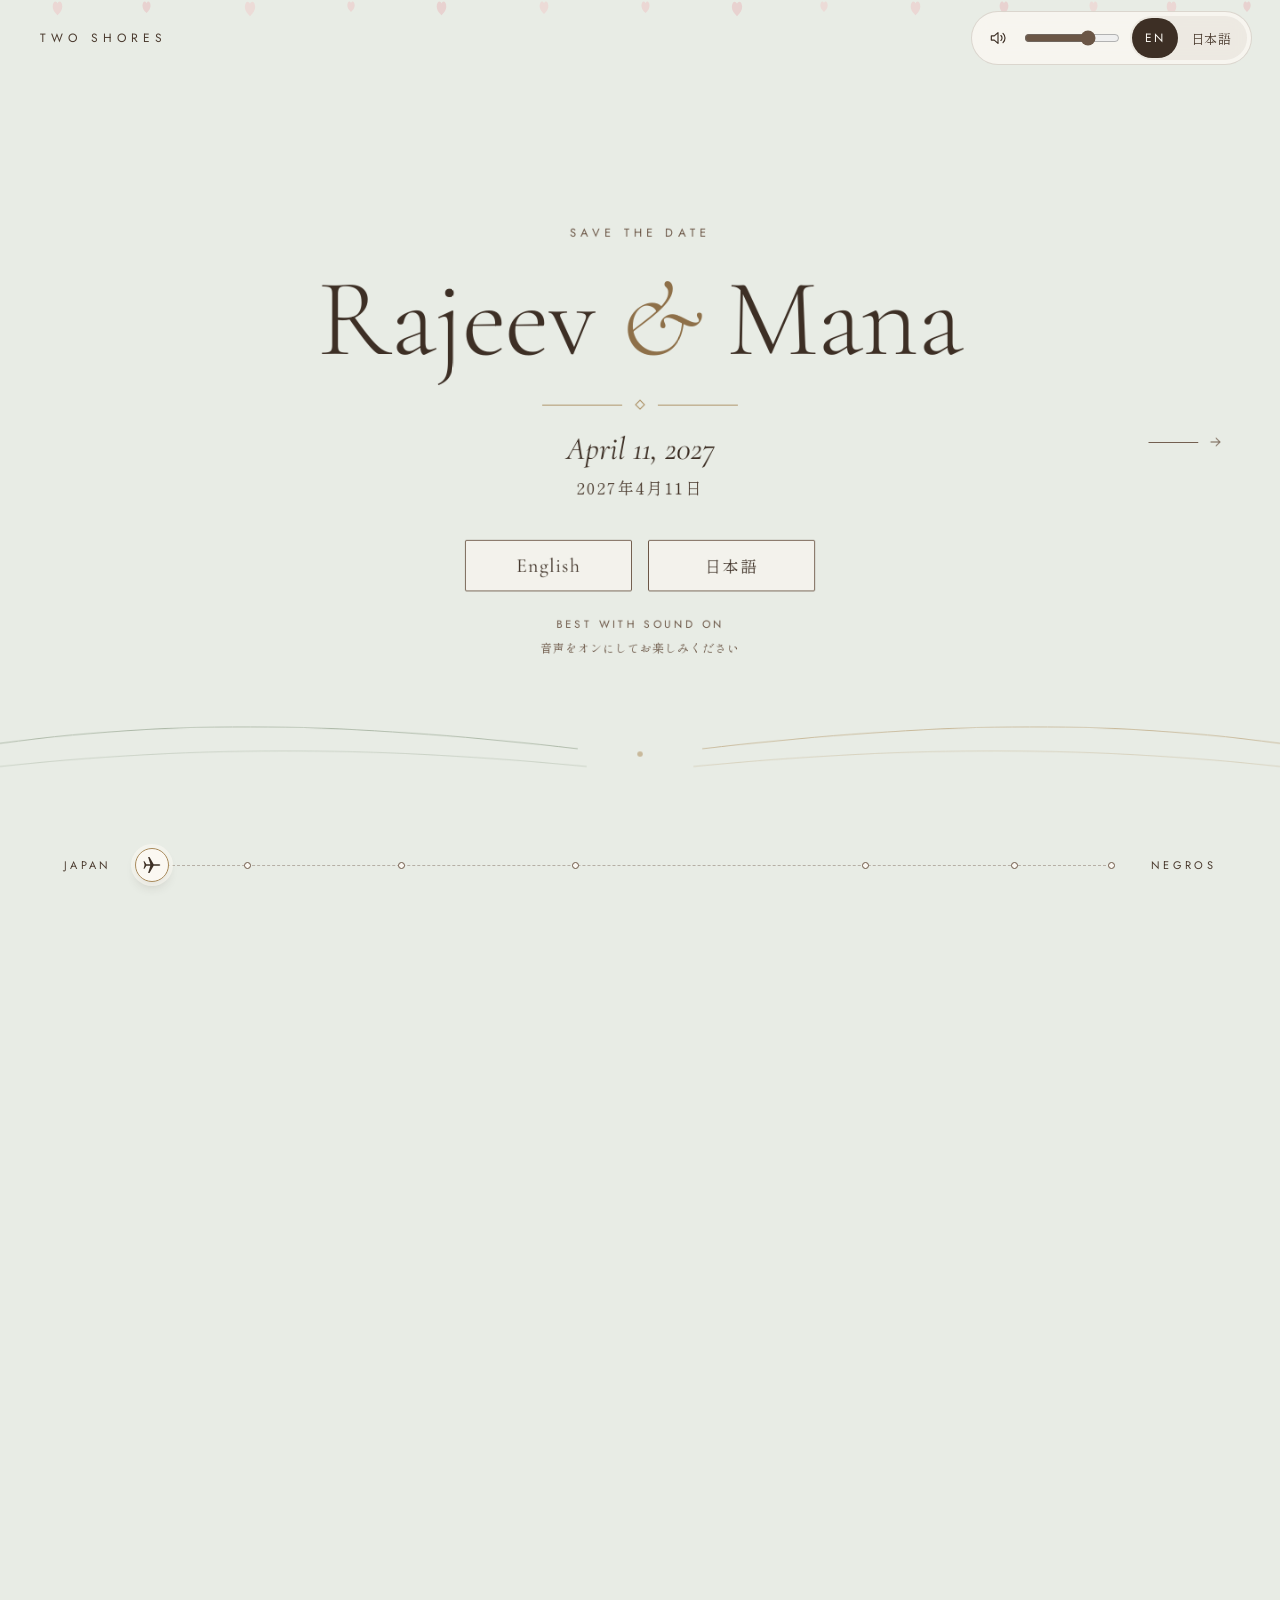
==== commit 658f2580: "Add files via upload" ====
--- a/index.html
+++ b/index.html
@@ -60,7 +60,7 @@
 <div class="desk-spacer" id="deskSpacer">
 <div class="desk-view">
 <div class="stage" id="stage">
-<div class="track" id="track" style="width:12540px">
+<div class="track" id="track" style="width:12900px">
 
 <section class="panel" aria-label="Save the date" style="width:1440px">
 <svg aria-hidden="true" width="1440" height="220" viewBox="0 0 1440 220" class="abs" style="left:0;bottom:70px;opacity:.55"><path d="M0 170C220 140 420 150 650 176" fill="none" stroke="#7E9077"/><path d="M0 196C260 168 470 178 660 196" fill="none" stroke="#7E9077" opacity=".5"/><path d="M790 176C1020 150 1220 140 1440 170" fill="none" stroke="#B0915F"/><path d="M780 196C970 178 1180 168 1440 196" fill="none" stroke="#B0915F" opacity=".5"/><circle cx="720" cy="182" r="3" fill="#B0915F"/></svg>
@@ -93,9 +93,9 @@
 <figure class="ph abs" data-d="3" data-rv="3" style="left:1820px;top:400px;width:260px"><div class="par"><div class="frame"><div class="ib" style="aspect-ratio:3/4"><img data-src="assets/10-ushiku-daibutsu.jpg" alt="Smiling at a table in front of the great standing Buddha at Ushiku"></div></div></div><figcaption class="cap">Ushiku Daibutsu</figcaption></figure>
 </section>
 
-<section class="panel" aria-label="The crossing" style="width:2240px">
-<svg aria-hidden="true" width="2240" height="150" class="abs" style="left:0;bottom:70px;opacity:.3;-webkit-mask-image:linear-gradient(to bottom,transparent,#000 70%);mask-image:linear-gradient(to bottom,transparent,#000 70%)"><defs><pattern id="sgDesk" width="40" height="20" patternUnits="userSpaceOnUse"><g fill="#E6E9DF" stroke="#6F8468"><circle cx="0" cy="10" r="18"/><circle cx="0" cy="10" r="13"/><circle cx="0" cy="10" r="8"/><circle cx="40" cy="10" r="18"/><circle cx="40" cy="10" r="13"/><circle cx="40" cy="10" r="8"/><circle cx="20" cy="20" r="18"/><circle cx="20" cy="20" r="13"/><circle cx="20" cy="20" r="8"/></g></pattern></defs><rect width="2240" height="150" fill="url(#sgDesk)"/></svg>
-<svg aria-hidden="true" width="2240" height="900" class="abs" style="left:0;top:0;pointer-events:none"><path d="M650 176C930 70 1480 60 1800 168" fill="none" stroke="#A88A5B" stroke-width="1.2" stroke-dasharray="2 9" stroke-linecap="round"/></svg>
+<section class="panel" aria-label="The crossing" style="width:2600px">
+<svg aria-hidden="true" width="2600" height="150" class="abs" style="left:0;bottom:70px;opacity:.3;-webkit-mask-image:linear-gradient(to bottom,transparent,#000 70%);mask-image:linear-gradient(to bottom,transparent,#000 70%)"><defs><pattern id="sgDesk" width="40" height="20" patternUnits="userSpaceOnUse"><g fill="#E6E9DF" stroke="#6F8468"><circle cx="0" cy="10" r="18"/><circle cx="0" cy="10" r="13"/><circle cx="0" cy="10" r="8"/><circle cx="40" cy="10" r="18"/><circle cx="40" cy="10" r="13"/><circle cx="40" cy="10" r="8"/><circle cx="20" cy="20" r="18"/><circle cx="20" cy="20" r="13"/><circle cx="20" cy="20" r="8"/></g></pattern></defs><rect width="2600" height="150" fill="url(#sgDesk)"/></svg>
+<svg aria-hidden="true" width="2600" height="900" class="abs" style="left:0;top:0;pointer-events:none"><path d="M650 176C1000 60 1820 50 2160 168" fill="none" stroke="#A88A5B" stroke-width="1.2" stroke-dasharray="2 9" stroke-linecap="round"/></svg>
 <div data-rv="1" class="abs" style="left:110px;top:140px;display:flex;align-items:stretch;height:64px;background:#FBF8F2;box-shadow:0 18px 40px -24px rgba(61,47,37,.5)">
 <div style="display:flex;align-items:center;gap:14px;padding:0 22px;border-right:1px dashed rgba(107,86,70,.4)"><svg aria-hidden="true" width="20" height="20" viewBox="0 0 24 24" fill="none" stroke="#6B5646" stroke-width="1.3" stroke-linejoin="round"><path d="M22 12c0-.6-.9-1-2-1h-6L9 2.5H7.3L10 11H5.2L3 7.5H1.8L3 11.3v1.4l-1.2 3.8H3L5.2 13H10l-2.7 8.5H9L14 13h6c1.1 0 2-.4 2-1z"/></svg><span class="sans" style="font-size:11px;letter-spacing:.3em;text-transform:uppercase;color:#6B5646">Flight</span><span class="sans" style="font-size:18px;letter-spacing:.14em">RM 0411</span></div>
 <div class="sans" style="display:flex;align-items:center;padding:0 24px;font-size:18px;letter-spacing:.2em">TYO <span aria-hidden="true" style="margin:0 12px;color:#A88A5B">→</span><span class="sr">to</span> DGT</div>
@@ -104,10 +104,11 @@
 <h2 class="h-italic" style="font-size:60px;line-height:1.06"><span class="en" style="display:block">A pilot. A cabin crew. One sky.</span><span class="ja h-ja" lang="ja" style="font-size:34px">パイロットと客室乗務員。同じ空の下で</span></h2>
 <p class="body-copy" style="margin-top:30px;width:470px;font-size:21px;line-height:1.6"><span class="en">We met on our first Narita flight together, over drinks with the crew at the hotel. Then we kept running into each other near home, and finally went out.</span><span class="ja body-ja" lang="ja" style="font-size:16px">初めて一緒に乗務した成田便で、ホテルでのクルーとの食事の席で出会いました。その後も家の近くで何度も偶然会い、やがてデートをするようになりました。</span></p>
 </div>
-<figure class="ph abs" data-d="2" data-rv="1" style="left:740px;top:200px;width:290px"><div class="par"><div class="frame"><div class="ib" style="aspect-ratio:3/4"><img data-src="assets/05-cockpit-selfie-1.jpg" alt="Selfie in the cockpit, Mana in cabin crew uniform behind Rajeev"></div></div></div></figure>
+<figure class="ph abs" data-d="2" data-rv="1" style="left:740px;top:200px;width:290px"><div class="par"><div class="frame"><div class="ib" style="aspect-ratio:3/4"><img data-src="assets/05-cockpit-selfie-1.jpg" alt="Selfie in the cockpit, Mana in cabin crew uniform behind Rajeev"></div></div></div><figcaption class="cap">In the sky</figcaption></figure>
 <figure class="ph abs" data-d="1" data-rv="2" style="left:1070px;top:340px;width:270px"><div class="par"><div class="frame"><div class="ib" style="aspect-ratio:3/4"><img data-src="assets/12-cockpit-selfie-2.jpg" alt="Another cockpit selfie, both in uniform"></div></div></div></figure>
-<figure class="ph abs" data-d="3" data-rv="1" style="left:1380px;top:190px;width:370px"><div class="par"><div class="frame"><div class="ib" style="aspect-ratio:4/3"><img data-src="assets/08-uniform-selfie.jpg" alt="Selfie in uniform, pilot shirt and red cabin crew jacket"></div></div></div></figure>
-<figure class="ph abs" data-d="2" data-rv="2" style="left:1800px;top:150px;width:360px"><div class="par"><div class="frame"><div class="ib" style="aspect-ratio:2/3"><img data-src="assets/20-okinawa-plane.jpg" alt="A plane passing overhead as Mana leans over a railing toward Rajeev, Okinawa"></div></div></div></figure>
+<figure class="ph abs" data-d="3" data-rv="1" style="left:1380px;top:190px;width:370px"><div class="par"><div class="frame"><div class="ib" style="aspect-ratio:4/3"><img data-src="assets/08-uniform-selfie.jpg" alt="Selfie in uniform, pilot shirt and red cabin crew jacket"></div></div></div><figcaption class="cap">After duties</figcaption></figure>
+<figure class="ph abs" data-d="1" data-rv="1" style="left:1810px;top:300px;width:300px"><div class="par"><div class="frame"><div class="ib" style="aspect-ratio:3/4"><img data-src="assets/21-maldives-jetty.jpg" alt="Selfie on a jetty with turquoise water and boats behind, Maldives"></div></div></div><figcaption class="cap">Maldives</figcaption></figure>
+<figure class="ph abs" data-d="2" data-rv="2" style="left:2160px;top:150px;width:360px"><div class="par"><div class="frame"><div class="ib" style="aspect-ratio:2/3"><img data-src="assets/20-okinawa-plane.jpg" alt="A plane passing overhead as Mana leans over a railing toward Rajeev, Okinawa"></div></div></div><figcaption class="cap">Okinawa</figcaption></figure>
 </section>
 
 <section class="panel" id="dProp" data-yes="0" aria-label="The proposal" style="width:1440px">
@@ -229,11 +230,12 @@
 <p class="body-copy" style="margin-top:22px;font-size:19px;line-height:1.6"><span class="en">We met on our first Narita flight together, over drinks with the crew at the hotel. Then we kept running into each other near home, and finally went out.</span><span class="ja body-ja" lang="ja" style="font-size:15px">初めて一緒に乗務した成田便で、ホテルでのクルーとの食事の席で出会いました。その後も家の近くで何度も偶然会い、やがてデートをするようになりました。</span></p>
 </div>
 <div style="display:grid;grid-template-columns:repeat(2,minmax(0,1fr));gap:14px;margin-top:40px">
-<figure class="ph" data-rv="1" data-drift><div class="dr"><div class="frame"><div class="ib" style="aspect-ratio:3/4"><img data-src="assets/05-cockpit-selfie-1.jpg" loading="lazy" alt="Selfie in the cockpit, Mana in cabin crew uniform behind Rajeev"></div></div></div></figure>
+<figure class="ph" data-rv="1" data-drift><div class="dr"><div class="frame"><div class="ib" style="aspect-ratio:3/4"><img data-src="assets/05-cockpit-selfie-1.jpg" loading="lazy" alt="Selfie in the cockpit, Mana in cabin crew uniform behind Rajeev"></div></div><figcaption class="cap">In the sky</figcaption></div></figure>
 <figure class="ph" data-rv="1" data-drift style="margin-top:52px"><div class="dr"><div class="frame"><div class="ib" style="aspect-ratio:3/4"><img data-src="assets/12-cockpit-selfie-2.jpg" loading="lazy" alt="Another cockpit selfie, both in uniform"></div></div></div></figure>
 </div>
-<figure class="ph" data-rv="1" data-drift style="margin-top:26px"><div class="dr"><div class="frame"><div class="ib" style="aspect-ratio:4/3"><img data-src="assets/08-uniform-selfie.jpg" loading="lazy" alt="Selfie in uniform, pilot shirt and red cabin crew jacket"></div></div></div></figure>
-<figure class="ph" data-rv="1" data-drift style="width:76%;margin:30px 0 0 auto"><div class="dr"><div class="frame"><div class="ib" style="aspect-ratio:2/3"><img data-src="assets/20-okinawa-plane.jpg" loading="lazy" alt="A plane passing overhead as Mana leans over a railing toward Rajeev, Okinawa"></div></div></div></figure>
+<figure class="ph" data-rv="1" data-drift style="margin-top:48px"><div class="dr"><div class="frame"><div class="ib" style="aspect-ratio:4/3"><img data-src="assets/08-uniform-selfie.jpg" loading="lazy" alt="Selfie in uniform, pilot shirt and red cabin crew jacket"></div></div><figcaption class="cap">After duties</figcaption></div></figure>
+<figure class="ph" data-rv="1" data-drift style="width:69%;margin-top:30px"><div class="dr"><div class="frame"><div class="ib" style="aspect-ratio:3/4"><img data-src="assets/21-maldives-jetty.jpg" loading="lazy" alt="Selfie on a jetty with turquoise water and boats behind, Maldives"></div></div><figcaption class="cap">Maldives</figcaption></div></figure>
+<figure class="ph" data-rv="1" data-drift style="width:76%;margin:30px 0 0 auto"><div class="dr"><div class="frame"><div class="ib" style="aspect-ratio:2/3"><img data-src="assets/20-okinawa-plane.jpg" loading="lazy" alt="A plane passing overhead as Mana leans over a railing toward Rajeev, Okinawa"></div></div><figcaption class="cap">Okinawa</figcaption></div></figure>
 <svg aria-hidden="true" width="100%" height="70" style="display:block;margin-top:30px;opacity:.3;-webkit-mask-image:linear-gradient(to bottom,transparent,#000 70%);mask-image:linear-gradient(to bottom,transparent,#000 70%)"><defs><pattern id="sgPhone" width="32" height="16" patternUnits="userSpaceOnUse"><g fill="#E6E9DF" stroke="#6F8468"><circle cx="0" cy="8" r="14"/><circle cx="0" cy="8" r="10"/><circle cx="0" cy="8" r="6"/><circle cx="32" cy="8" r="14"/><circle cx="32" cy="8" r="10"/><circle cx="32" cy="8" r="6"/><circle cx="16" cy="16" r="14"/><circle cx="16" cy="16" r="10"/><circle cx="16" cy="16" r="6"/></g></pattern></defs><rect width="100%" height="70" fill="url(#sgPhone)"/></svg>
 </section>
 
